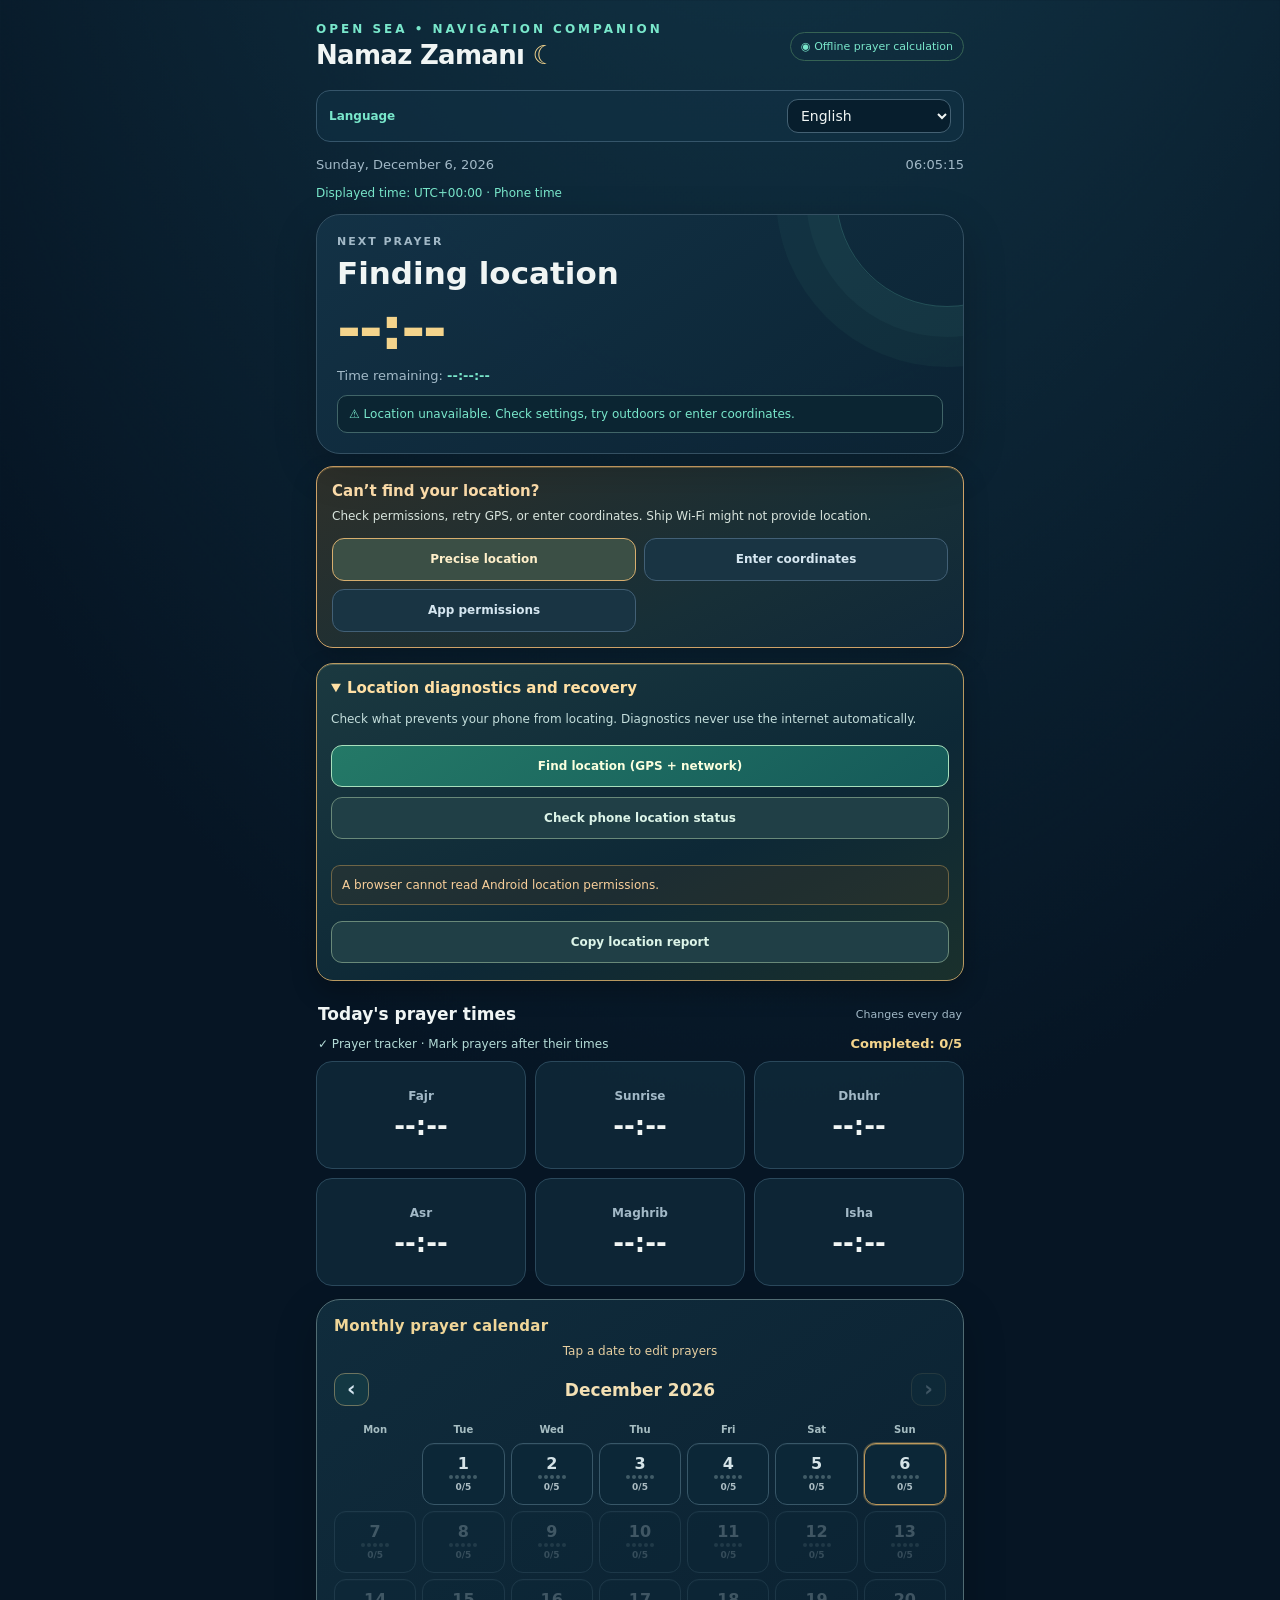
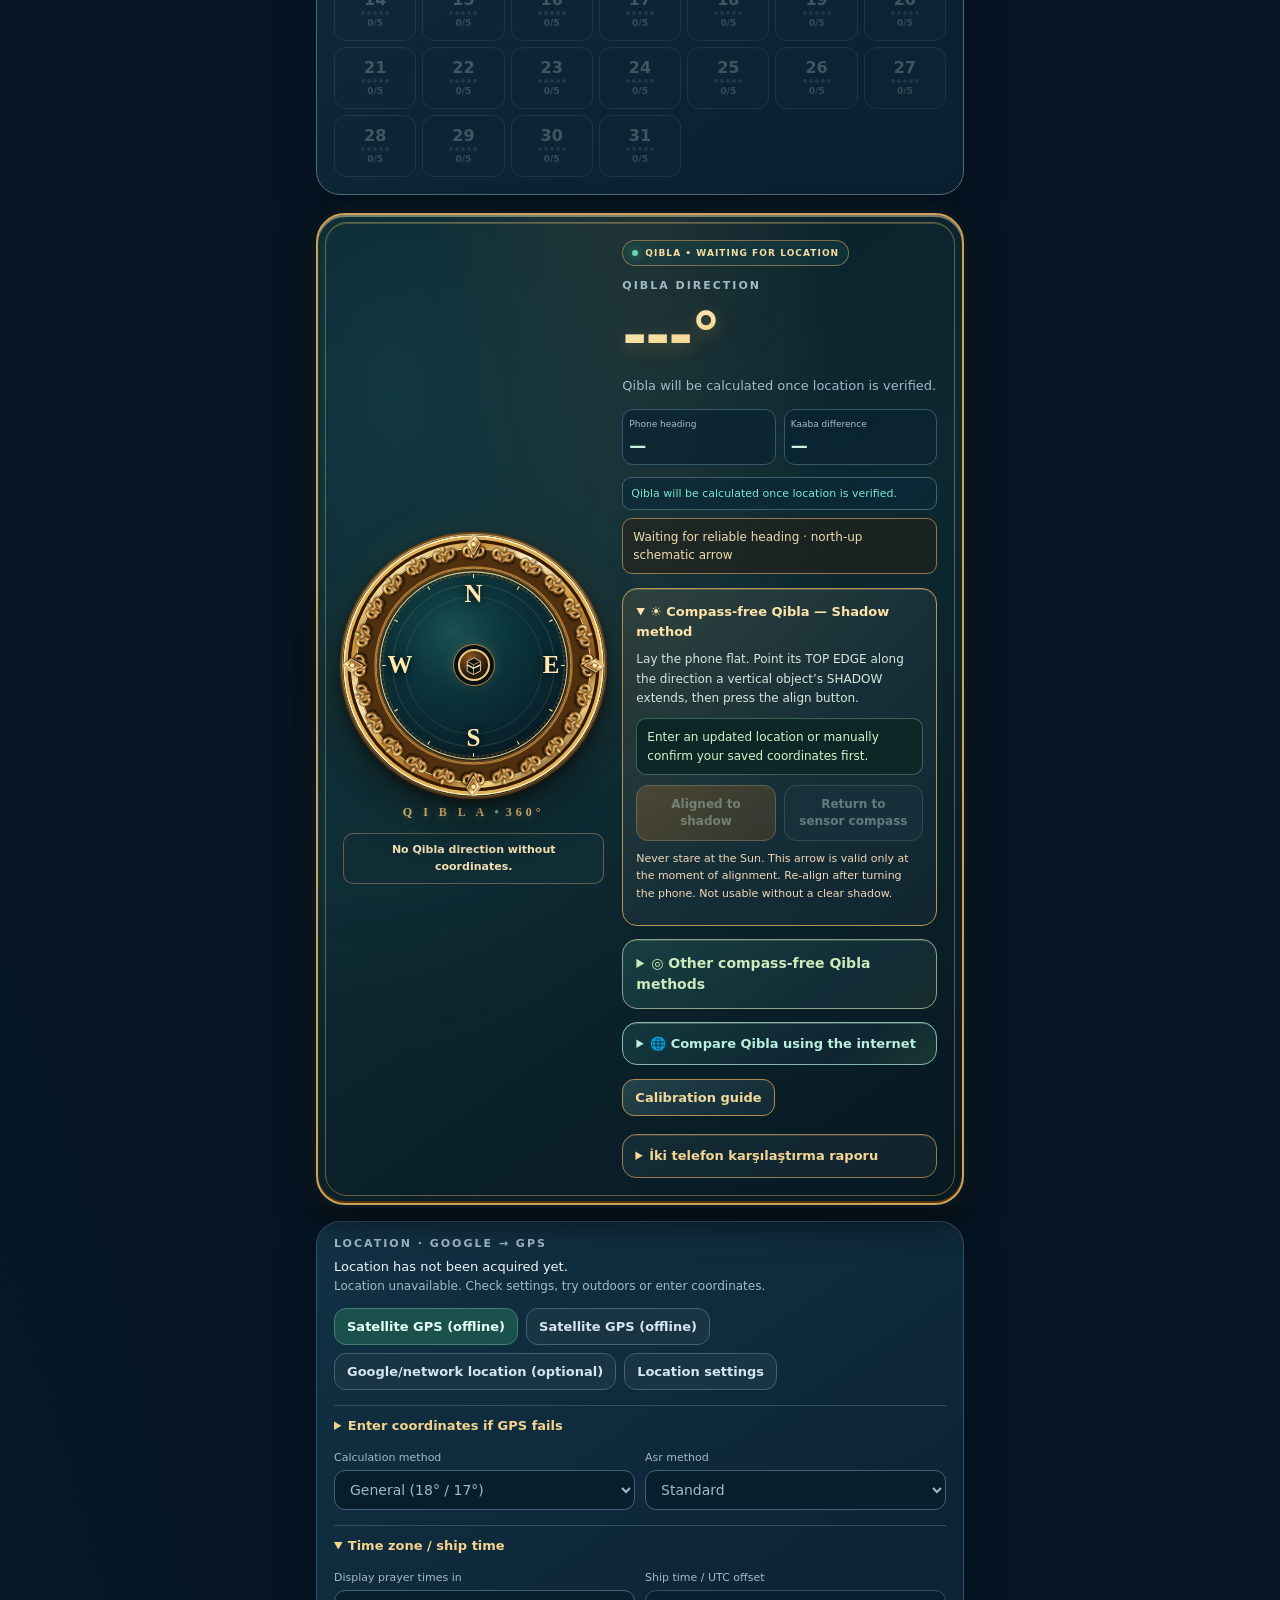
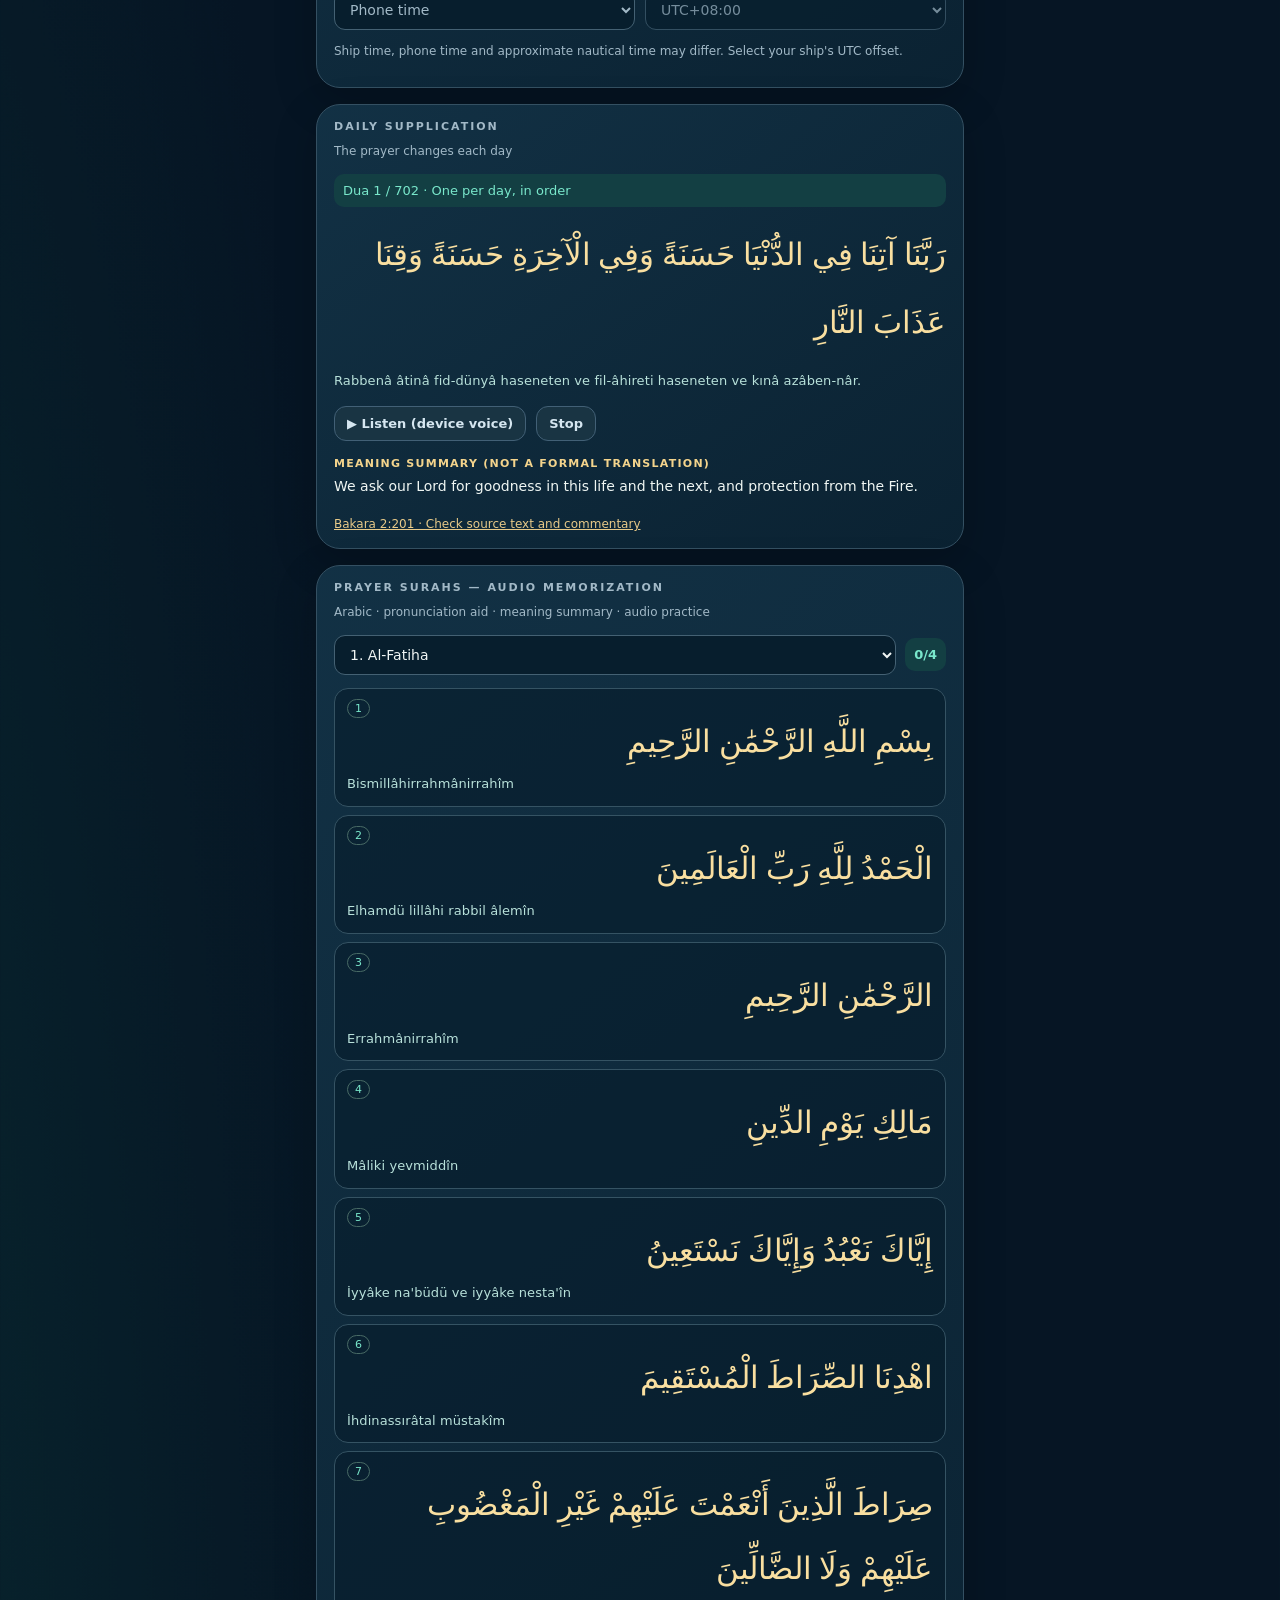
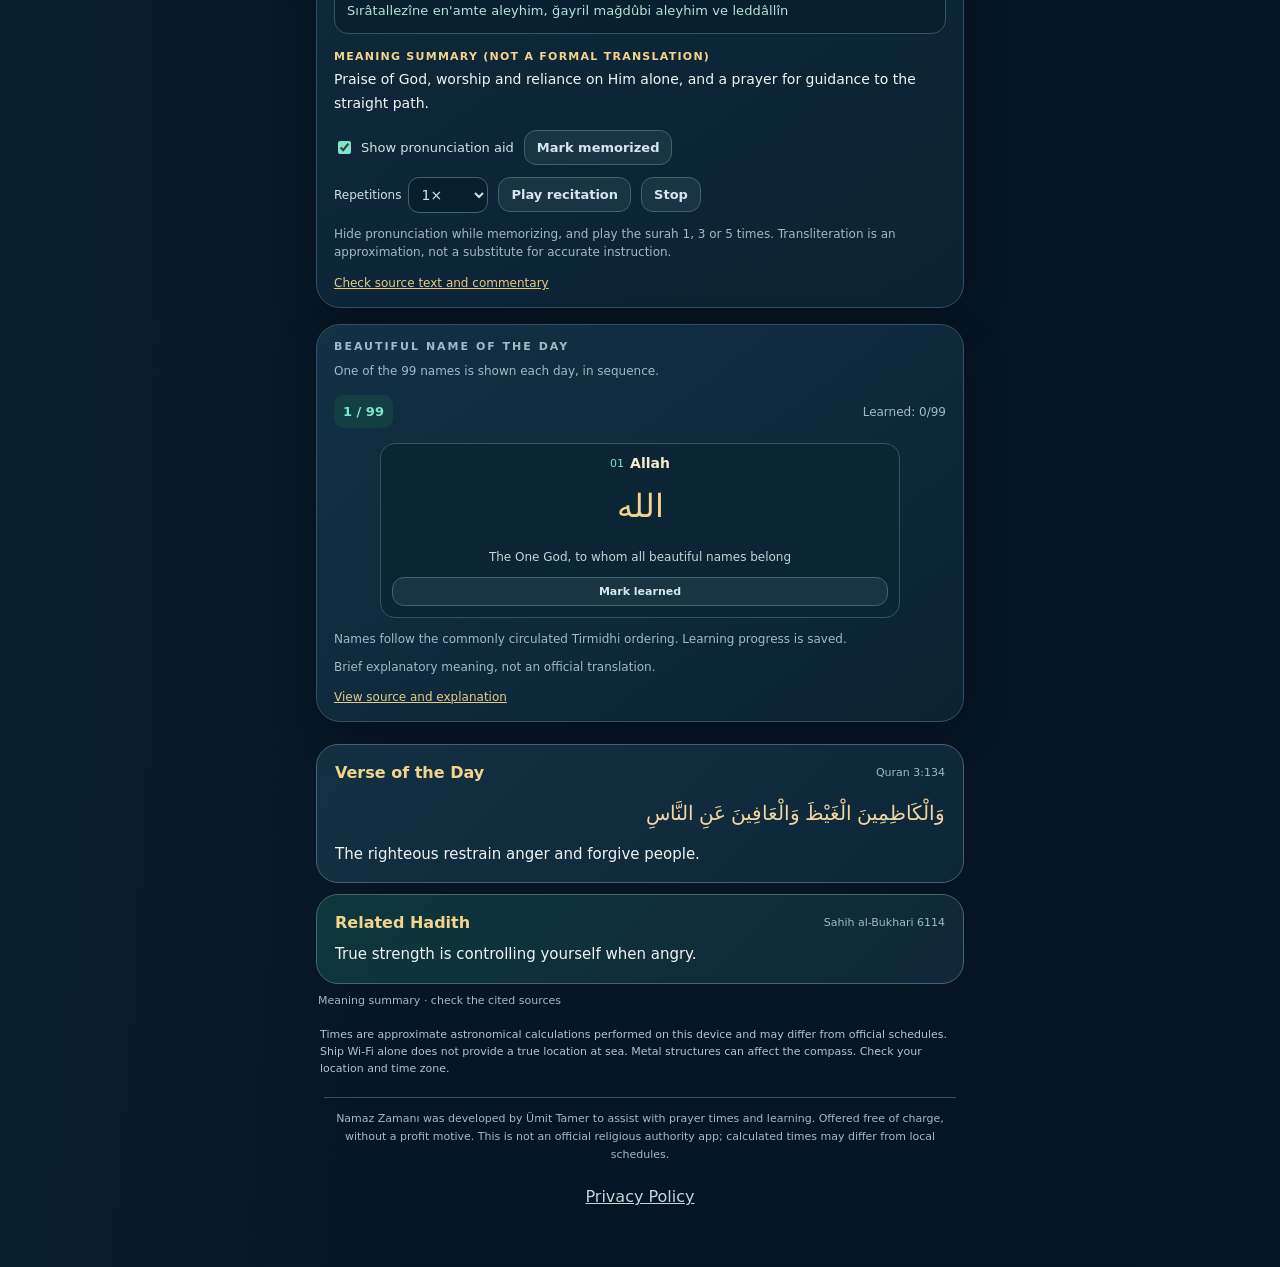
==== app/src/main/assets/index.html @ 4db148fb "v0.24 restore Android magnetic compass fallback and add sensor diagnostics" ====
<!DOCTYPE html>
<html lang="tr">
<head>
<meta charset="utf-8" />
<meta name="viewport" content="width=device-width, initial-scale=1, viewport-fit=cover" />
<meta name="theme-color" content="#071827" />
<title>Namaz Zamanı • Günlük Vakitler & Kıble</title>
<style>
:root{color-scheme:dark;--bg:#061524;--pane:#102a3b;--line:#28445a;--white:#f0f5f4;--muted:#a2b9c7;--gold:#f4d48c;--mint:#79e7cb;--warning:#ffc19d;font-family:system-ui,-apple-system,'Segoe UI',sans-serif}
*{box-sizing:border-box}
html,body{margin:0;min-height:100%;background:var(--bg);color:var(--white)}
body{background:radial-gradient(ellipse 110% 42% at 60% -12%,#23627788,transparent 74%),radial-gradient(ellipse 70% 65% at -25% 85%,#0e584c55,transparent 80%),#061524}
main{width:min(100%,680px);margin:auto;padding:22px 16px max(35px,env(safe-area-inset-bottom))}
header{display:flex;align-items:center;justify-content:space-between;gap:10px;margin-bottom:20px}
.brand{font-size:12px;letter-spacing:3px;text-transform:uppercase;color:var(--mint);font-weight:800}.app-title{font-size:26px;font-weight:780;letter-spacing:-.7px;margin:4px 0 0}
.offline{border:1px solid #366354;border-radius:99px;padding:7px 10px;color:var(--mint);font-size:11px;white-space:nowrap}
.topline{color:var(--muted);display:flex;flex-wrap:wrap;justify-content:space-between;align-items:center;gap:6px;font-size:13px;margin-bottom:12px}
.panel{background:linear-gradient(145deg,#133347ee,#0b2333ee);border:1px solid #345062;box-shadow:0 14px 44px #0003;border-radius:24px;padding:20px}
.hero{position:relative;overflow:hidden}
.hero:before{content:"";width:220px;height:220px;position:absolute;right:-95px;top:-130px;border:1px solid #7be8cb33;border-radius:50%;box-shadow:0 0 0 30px #7be8cb0a,0 0 0 60px #7be8cb09}
.small-label{font-size:11px;font-weight:780;text-transform:uppercase;letter-spacing:2px;color:var(--muted)}
.nextname{font-size:31px;font-weight:750;margin:7px 0 2px}.bigtime{font-size:clamp(38px,9vw,58px);line-height:1.06;letter-spacing:-2.4px;color:var(--gold);font-variant-numeric:tabular-nums;font-weight:770;margin:8px 0}
.subtext{font-size:13px;color:var(--muted)}.hero-loc-status{font-size:12px;line-height:1.5;color:var(--mint);margin-top:12px;padding:9px 11px;border:1px solid #416568;border-radius:10px;background:#0b2532}.countdown{color:var(--mint);font-weight:800;font-variant-numeric:tabular-nums}
.sectionhead{font-size:17px;font-weight:720;margin:23px 2px 12px;display:flex;justify-content:space-between;align-items:center}
.sectionhead span{color:var(--muted);font-size:11px;font-weight:500}
.schedule{display:grid;grid-template-columns:repeat(3,minmax(0,1fr));gap:9px}.time-tile{background:#102a3acc;border:1px solid #2a485b;border-radius:16px;padding:13px 8px 11px;text-align:center;min-width:0}.time-tile.current{background:#173f47;border-color:#72d7b088}.time-label{font-size:12px;color:var(--muted);font-weight:600}.time-num{font-size:clamp(19px,5.1vw,26px);font-weight:760;margin-top:5px;font-variant-numeric:tabular-nums}
.compass-card{margin-top:18px;display:grid;grid-template-columns:minmax(132px,43%) 1fr;align-items:center;gap:12px;min-height:208px}
.dial{width:100%;aspect-ratio:1;max-width:245px;position:relative;display:grid;place-items:center;border-radius:50%;border:2px solid #355b68;background:radial-gradient(circle,#113b46 0%,#102d3b 42%,#091f30 74%);box-shadow:inset 0 0 27px #0007,0 0 0 7px #0a2a3999}
.dial:after{content:"";width:8px;height:8px;position:absolute;background:var(--gold);border:2px solid #fff3d5;border-radius:50%}
.tick{position:absolute;color:#b0c9cf;font-size:12px;font-weight:740}.tick.n{top:9px;left:calc(50% - 4px);color:var(--gold)}.tick.s{bottom:8px;left:calc(50% - 3px)}.tick.e{right:10px;top:calc(50% - 8px)}.tick.w{left:9px;top:calc(50% - 8px)}
.needle-wrap{position:absolute;inset:9%;transition:transform .25s ease-out;transform:rotate(0deg)}.needle{position:absolute;left:50%;top:8%;transform:translateX(-50%);height:65%;width:27px;filter:drop-shadow(0 3px 5px #0008)}.needle svg{width:100%;height:100%}
.qval{font-size:42px;font-weight:780;letter-spacing:-1.5px;color:var(--gold);margin:4px 0}.qsub{color:var(--muted);font-size:13px;line-height:1.55}
.compass-status{color:var(--mint);margin-top:9px;font-size:12px;min-height:36px}
.location{padding:15px 17px;margin-top:16px}.loc-main{font-size:13px;margin:9px 0 3px;font-variant-numeric:tabular-nums;overflow-wrap:anywhere}.loc-sub{color:var(--muted);font-size:12px;line-height:1.5}
.controls{display:flex;flex-wrap:wrap;gap:8px;margin-top:13px}button,select,input{font:inherit;color:inherit}button{border:1px solid #497d76;background:#1a514d;color:#e7fff8;border-radius:12px;padding:10px 12px;font-weight:700;font-size:13px;cursor:pointer}button.secondary{background:#193443;border-color:#426076;color:#d5e6f0}button:focus-visible,select:focus-visible,input:focus-visible{outline:2px solid var(--gold);outline-offset:2px}
details{margin-top:15px;border-top:1px solid #314d5b;padding-top:12px}summary{cursor:pointer;font-size:13px;color:var(--gold);font-weight:700}
.manual{display:grid;grid-template-columns:1fr 1fr;gap:9px;padding-top:11px}input,select{background:#071e2d;border:1px solid #446173;border-radius:11px;padding:10px 11px;width:100%;font-size:14px;min-width:0}.manual label{display:grid;gap:5px;font-size:11px;color:var(--muted)}.manual button{grid-column:1/-1}
.settings{margin-top:18px;display:grid;grid-template-columns:1fr 1fr;gap:10px}.settings label{font-size:11px;color:var(--muted);display:grid;gap:6px}
.note{color:#b0c3d1;font-size:11px;line-height:1.55;margin:17px 4px 0}.warn{color:var(--warning)}
.lang-switch{display:flex;align-items:center;justify-content:space-between;gap:12px;margin:4px 0 15px;padding:8px 12px;background:#103044a0;border:1px solid #35556a;border-radius:14px}.lang-switch label{font-size:12px;color:var(--mint);font-weight:700}.lang-switch select{width:auto;max-width:70%;min-width:135px;padding:7px 9px}
.wisdom-stack{margin-top:22px}.wisdom-box{border-radius:22px;border:1px solid #48616d;padding:18px 18px 15px;background:linear-gradient(135deg,#143345ee,#0d2839ee);margin-top:11px}.wisdom-box.hadith-box{border-color:#426962;background:linear-gradient(135deg,#0d3a3cee,#11283aee)}.wisdom-head{display:flex;align-items:center;justify-content:space-between;gap:8px}.wisdom-head strong{font-size:16px;color:var(--gold)}.wisdom-head span{font-size:11px;color:var(--muted);direction:ltr;unicode-bidi:plaintext}.wisdom-arabic{font-family:'Noto Naskh Arabic','Noto Sans Arabic',serif;font-size:20px;color:#f2d5a1;line-height:1.9;margin-top:12px;text-align:right;direction:rtl}.wisdom-text{font-size:15px;line-height:1.7;margin-top:10px}.wisdom-caption{font-size:11px;line-height:1.5;color:var(--muted);margin:9px 2px 0}
@media(max-width:410px){.compass-card{grid-template-columns:43% 1fr;gap:9px}.panel{padding:16px}.qval{font-size:35px}.schedule{gap:7px}.time-tile{padding:11px 3px}.app-title{font-size:24px}}@media(max-width:340px){.compass-card{grid-template-columns:1fr}.dial{max-width:220px;margin:auto}.settings{grid-template-columns:1fr}}
</style>
<link rel="stylesheet" href="learning_styles.css" />
</head>
<body>
<main>
  <header><div><div class="brand">Açık deniz • Seyir yardımcısı</div><div class="app-title">Namaz Zamanı <span style="color:var(--gold)">☾</span></div></div><span class="offline">◉ Vakit hesabı çevrimdışı</span></header>
  <div class="lang-switch"><label id="language-label" for="app-language">Dil / Language</label><select id="app-language" aria-label="Language"></select></div>
  <div class="topline"><span id="today">Tarih alınıyor…</span><span id="clock">--:--:--</span></div>
  <div class="loc-sub" id="time-status" style="margin-bottom:12px;color:var(--mint)">Saat dilimi kontrol ediliyor...</div>
  <section class="panel hero" aria-label="Sıradaki namaz vakti"><div class="small-label">Sıradaki namaz vakti</div><div class="nextname" id="next-name">Konum bekleniyor</div><div class="bigtime" id="next-time">--:--</div><div class="subtext">Kalan süre: <span class="countdown" id="countdown">--:--:--</span></div><div id="hero-location-status" class="hero-loc-status">Google ve GPS konumu aranıyor...</div></section>
  <section id="location-rescue" class="location-rescue" aria-label="Konum bulma yardımcısı">
    <strong id="location-rescue-title">Konum bulunamadıysa</strong>
    <p id="location-rescue-message">Telefonun konum izinlerini kontrol et veya koordinat gir.</p>
    <div class="location-rescue-actions">
      <button type="button" id="location-precise-button">Kesin Konum İzni</button>
      <button type="button" id="location-manual-shortcut" class="secondary">Koordinat Gir</button>
      <button type="button" id="location-app-settings-button" class="secondary">Uygulama İzinleri</button>
      <button type="button" id="location-last-known" class="secondary" hidden>Son Kaydedilen Konumu Kullan</button>
    </div>
  </section>
  <details class="nz-location-diagnostic-panel" id="nz-location-diagnostic-panel" open>
    <summary id="nz-location-diagnostic-title">Konum tanılama ve onarım</summary>
    <p id="nz-location-diagnostic-intro">GPS ve izin durumunu telefondan kontrol et.</p>
    <button id="nz-location-smart" type="button">Akıllı konum bul (GPS + ağ)</button>
    <button id="nz-location-diagnostic-refresh" class="secondary" type="button">Telefon konum durumunu kontrol et</button>
    <div id="nz-location-diagnostic-results"></div>
    <p id="nz-location-diagnostic-hint" aria-live="polite">Konum izinleri kontrol ediliyor…</p>
    <button id="nz-location-diagnostic-copy" class="secondary" type="button">Konum raporunu kopyala</button>
    <span id="nz-location-diagnostic-copy-status" aria-live="polite"></span>
  </details>
  <div class="sectionhead">Bugünün vakitleri <span>Yalnızca günlük</span></div>
  <div id="nz-prayer-tracker" class="nz-prayer-inline" aria-label="Bugünün vakitleri ve namaz takibi">
    <div class="nz-prayer-today-head"><span id="nz-prayer-summary-label">✓ Namaz takibi · Kıldığın vakti işaretle</span><strong id="nz-prayer-progress">Kılınan: 0/5</strong></div>
    <section class="schedule" id="schedule" aria-label="Günlük namaz vakitleri ve namaz takibi"></section>
  </div>
  <section class="panel nz-calendar-panel" aria-label="Monthly prayer tracking">
    <div id="nz-month-calendar" class="nz-month-calendar" aria-live="off"></div>
  </section>
  <section class="panel compass-card compass-proplus" aria-label="Kıble pusulası">
    <div class="pro-compass-shell">
      <div class="dial premium-dial pro-dial ornate-compass-dial" aria-label="Canlı kıble yönünü gösteren tek ok">
        <img class="ornate-compass-frame" src="compass_ornate_frame.svg" alt="" aria-hidden="true" />
        <div class="ornate-compass-silk" aria-hidden="true"></div>
        <div class="ornate-compass-rose" aria-hidden="true"></div>
        <span class="tick n">K</span><span class="tick s">G</span><span class="tick e">D</span><span class="tick w">B</span>
        <div class="needle-wrap ornate-single-needle" id="needle">
          <svg class="premium-needle" viewBox="0 0 100 100" xmlns="http://www.w3.org/2000/svg" aria-hidden="true">
            <defs>
              <linearGradient id="needleGold" x1="0" y1="0" x2="1" y2="0">
                <stop offset="0" stop-color="#7e4216"/>
                <stop offset=".18" stop-color="#dca650"/>
                <stop offset=".47" stop-color="#fff7d7"/>
                <stop offset=".65" stop-color="#f9cd72"/>
                <stop offset="1" stop-color="#87551c"/>
              </linearGradient>
              <linearGradient id="needleSpine" x1="0" y1="0" x2="1" y2="0">
                <stop offset="0" stop-color="#f4d08d"/>
                <stop offset=".52" stop-color="#fff6ce"/>
                <stop offset="1" stop-color="#b47c2f"/>
              </linearGradient>
            </defs>
            <path d="M50 3 L68 49 L56 47 L56 87 Q50 95 44 87 L44 47 L32 49 Z"
                  fill="#4b270c" stroke="#0b0f13" stroke-width="2.6" stroke-linejoin="round"/>
            <path d="M50 3 L68 49 L56 47 L56 87 Q50 95 44 87 L44 47 L32 49 Z"
                  fill="url(#needleGold)" stroke="#ffe6a2" stroke-width="1.15" stroke-linejoin="round"/>
            <path d="M50 4 L50 85" stroke="url(#needleSpine)" stroke-width="1.75" stroke-linecap="round"/>
            <path d="M50 9 L55.7 42 L50 40 Z" fill="#fff5ce" opacity=".58"/>
            <path d="M50 9 L44.3 42 L50 40 Z" fill="#6e3c13" opacity=".54"/>
            <path d="M46 58 L54 58 M46 65 L54 65 M46 72 L54 72" stroke="#8a541d" stroke-width=".65" opacity=".65"/>
            <circle cx="50" cy="50" r="5.7" fill="#6d4017" stroke="#fff4c3" stroke-width="1.2"/>
            <circle cx="50" cy="50" r="3.6" fill="#e3b45e"/>
          </svg>
        </div>
        <div class="pro-compass-center ornate-compass-center" aria-hidden="true">
          <svg viewBox="0 0 36 36">
            <path fill="#101219" stroke="#ffe5a3" stroke-width="1.2" d="M9 12L19 7L28 12L28 26L18 31L9 26Z"/>
            <path d="M9 12L18 17L28 12M18 17V31" fill="none" stroke="#eabf6a" stroke-width="1.1"/>
            <path d="M9 17L18 22L28 17" fill="none" stroke="#fff0ba" stroke-width="2"/>
          </svg>
        </div>
      </div>
      <div class="pro-compass-caption">Q I B L A <span>•</span> 360°</div>
      <p id="compass-arrow-mode" class="compass-arrow-mode" aria-live="polite">Kıble açısı hesaplanıyor.</p>
    </div>
    <div class="compass-readout pro-compass-readout">
      <div class="pro-accuracy-tag"><span class="pro-status-dot"></span><span id="pro-compass-label">KIBLE • YÖN BULUCU</span></div>
      <div class="small-label">Kıble yönü</div>
      <div class="qval" id="bearing">---°</div>
      <div class="qsub" id="bearing-note">GPS ile Kâbe yönü hesaplanıyor.</div>
      <div class="pro-compass-data">
        <div><span id="pro-compass-heading-label">Telefon yönü</span><strong id="pro-compass-heading">—</strong></div>
        <div><span id="pro-compass-difference-label">Kâbe farkı</span><strong id="pro-compass-difference">—</strong></div>
      </div>
      <div class="compass-status" id="compass-status">Pusula sensörü bekleniyor…</div>
      <div class="compass-quality" id="compass-quality" aria-live="polite">Sensör doğruluğu kontrol ediliyor…</div>
      <details id="sun-shadow-method" class="sun-shadow-method" open>
        <summary id="sun-shadow-title">☀ Sensörsüz kıble — Gölge yöntemi</summary>
        <p id="sun-shadow-instructions">Dik bir nesnenin gölgesinin UZANDIĞI yöne telefonun üst kenarını doğrult. Telefon yatay dururken Gölgeye hizaladım düğmesine bas.</p>
        <div id="sun-shadow-status" class="sun-shadow-status" aria-live="polite">Güneşin konumu hesaplanıyor…</div>
        <div class="sun-shadow-actions">
          <button type="button" id="sun-shadow-align">Gölgeye hizaladım</button>
          <button type="button" id="sun-shadow-reset" class="secondary">Sensörlü pusulaya dön</button>
        </div>
        <p id="sun-shadow-caution">Güneşe doğrudan bakma. Ok sabittir: telefonu çevirirsen yeniden hizala. Gece veya gölge yokken kullanılmaz.</p>
      </details>
      <details id="manual-reference-methods" class="manual-reference-methods">
        <summary id="manual-reference-title">◎ Diğer sensörsüz kıble yöntemleri</summary>
        <p id="manual-reference-intro">Bu yöntemler yalnızca doğruluğunu bildiğin bir dış yön referansıyla çalışır. Telefonun üst kenarını referansın fiziksel yönüne çevirip hizala.</p>
        <div class="manual-reference-choice">
          <strong id="manual-north-title">1. Gerçek kuzey yöntemi</strong>
          <p id="manual-north-help">Güvenilir bir harita/işaretle doğruladığın GERÇEK KUZEY yönüne telefonun ÜST KENARINI hizala. Manyetik kuzey veya GPS gidiş yönünü kullanma.</p>
          <button type="button" id="manual-north-align">Gerçek kuzeye hizaladım</button>
        </div>
        <div class="manual-reference-choice">
          <strong id="manual-heading-title">2. Doğrulanmış yön açısı</strong>
          <p id="manual-heading-help">Harici güvenilir bir kaynaktan alınan gerçek kuzeye göre yön açısını yaz. Gemide yalnız TRUE HEADING uygundur; COG (gidiş yönü) uygun değildir. Telefon üst kenarı o yönü göstermelidir.</p>
          <label class="manual-reference-field"><span id="manual-heading-label">Gerçek yön (0–359,9°)</span><input id="manual-heading-input" type="number" step="0.1" min="0" max="359.9" placeholder="125.0" inputmode="decimal" /></label>
          <button type="button" id="manual-heading-align">Bu doğrultuya hizaladım</button>
        </div>
        <div class="manual-reference-choice">
          <strong id="manual-landmark-title">3. Koordinatı bilinen görünür işaret</strong>
          <p id="manual-landmark-help">Gördüğün iskele, kule veya belirgin bir yapının koordinatlarını yaz. Telefonun üst kenarını GERÇEKTE o yapıya doğrult. Uygulama iki noktanın yön açısını internetsiz hesaplar.</p>
          <div class="manual-reference-coords">
            <label><span id="manual-landmark-lat-label">İşaretin enlemi</span><input id="manual-landmark-lat" type="number" step="any" min="-90" max="90" placeholder="40.97" inputmode="decimal"/></label>
            <label><span id="manual-landmark-lon-label">İşaretin boylamı</span><input id="manual-landmark-lon" type="number" step="any" min="-180" max="180" placeholder="29.1" inputmode="decimal"/></label>
          </div>
          <button type="button" id="manual-landmark-align">Gördüğüm işarete hizaladım</button>
        </div>
        <label class="manual-reference-confirm"><input type="checkbox" id="manual-reference-confirm"/>
          <span id="manual-reference-confirm-label">Telefonun üst kenarı gerçek referans yönüne hizalıdır.</span>
        </label>
        <p id="manual-reference-message" class="manual-reference-message" aria-live="polite"></p>
        <button type="button" id="manual-reference-reset" class="secondary" disabled>Elle hizalamayı bitir</button>
      </details>
      <details id="qibla-online-verify" class="qibla-online-verify">
        <summary id="qibla-online-title">🌐 İnternetle kıble açısını karşılaştır</summary>
        <p id="qibla-online-intro">İnternet yalnızca düğmeye bastığında kullanılır: yerel hesaplama iki ayrı kıble API'siyle karşılaştırılır. Telefonun baktığı fiziksel yön internetten doğrulanamaz.</p>
        <button type="button" id="qibla-online-button">İki kaynaktan kontrol et (küçük veri kullanır)</button>
        <div id="qibla-online-status" class="qibla-online-status" aria-live="polite">Henüz çevrim içi doğrulama yapılmadı.</div>
        <div id="qibla-online-results" class="qibla-online-results"></div>
        <p id="qibla-online-caution">Konum güncel değilse çevrim içi kaynaklar da eski koordinata göre sonuç verir. Kaynakların uyuşması pusula sensörünü doğrulamaz.</p>
      </details>
      <button type="button" id="compass-calibrate" class="secondary">Pusulayı kalibre et</button>
      <div id="compass-calibration-guide" class="compass-calibration-guide" hidden></div>
      <details id="compass-diagnostics" class="compass-diagnostics">
        <summary id="compass-diagnostics-title">İki telefon karşılaştırma raporu</summary>
        <div class="compass-debug-data" id="compass-diagnostics-data" aria-live="polite">Sensör verisi bekleniyor…</div>
        <button type="button" class="secondary" id="compass-diagnostics-copy">Tanı raporunu kopyala</button>
        <div id="compass-diagnostics-copy-status" class="loc-sub"></div>
      </details>
      <button id="compass-permission" class="secondary" style="display:none;margin-top:7px">Pusulayı etkinleştir</button>
    </div>
  </section>
  <section class="panel location" id="location-detail" aria-label="Konum ayarları"><div class="small-label">Konum • Google konum servisi → GPS</div><div class="loc-main" id="coords">GPS konumu aranıyor…</div><div class="loc-sub" id="location-status">Telefonun konum izni gerekebilir.</div><div class="controls"><button type="button" id="gps-button">⌖ GPS konumunu al</button><button type="button" id="reset-button" class="secondary">Uydu GPS ile yenile</button><button type="button" id="location-network-button" class="secondary">Google/ağ konumu (isteğe bağlı)</button><button type="button" id="location-settings-button" class="secondary">Konum ayarları</button></div>
    <details id="manual-location-details"><summary>GPS çalışmazsa koordinatı elle gir</summary><div class="manual"><label>Enlem (−90 … 90)<input id="latitude" type="number" step="any" placeholder="3.13900" /></label><label>Boylam (−180 … 180)<input id="longitude" type="number" step="any" placeholder="101.68690" /></label><button id="manual-button" type="button">Bu koordinatı kullan</button></div></details>
    <div class="settings"><label>Hesaplama yöntemi<select id="method"><option value="MWL">Genel (18° / 17°)</option><option value="JAKIM">JAKIM yaklaşık (18° / 18°)</option></select></label><label>İkindi hesabı<select id="asr-method"><option value="1">Standart</option><option value="2">Hanefî</option></select></label></div>
    <details open><summary>⏰ Saat dilimi (gemi saati için önemli)</summary>
      <div class="settings">
        <label>Vakitleri hangi saatle gösterelim?<select id="timezone-mode"><option value="phone">Telefonun saati</option><option value="sea">Deniz saati (boylama göre)</option><option value="manual">Gemi saatini elle seç (UTC)</option></select></label>
        <label>Gemi saati / UTC farkı<select id="utc-offset"></select></label>
      </div><p class="loc-sub">Gemi saati, telefon saat dilimi ve boylama göre otomatik deniz saati farklı olabilir. Geminin kullandığı saat için UTC farkını ayarla. Bu ayar namaz vakitlerinin gösterimini de değiştirir.</p>
    </details>
  </section>
  <section class="panel location" id="nz-dua-learning" aria-label="Daily supplication"></section>
  <section class="panel location" id="nz-surah-learning" aria-label="Prayer surah memorization"></section>
  <section class="panel location" id="nz-esma-learning" aria-label="Beautiful names of Allah"></section>
  <section class="wisdom-stack" aria-label="Daily Quran verse and related hadith">
    <div class="wisdom-box" id="verse-card">
      <div class="wisdom-head"><strong id="verse-heading">Günün Ayeti</strong><span id="verse-ref">Kur'an</span></div>
      <div class="wisdom-arabic" id="verse-arabic" dir="rtl"></div>
      <div class="wisdom-text" id="verse-body"></div>
    </div>
    <div class="wisdom-box hadith-box" id="hadith-card">
      <div class="wisdom-head"><strong id="hadith-heading">İlgili Hadis</strong><span id="hadith-ref">Hadis</span></div>
      <div class="wisdom-text" id="hadith-body"></div>
    </div>
    <p id="wisdom-explain" class="wisdom-caption">Anlam özeti · kaynakları kontrol edebilirsiniz</p>
  </section>
  <p class="note">Google Haritalar uygulaması veya Google Maps API anahtarı gerekmez; Google Play Hizmetleri üzerinden Wi-Fi/ağ destekli konum alınmaya çalışılır. <b>Gemi uydu interneti kendi başına gerçek gemi koordinatını vermez.</b> Açık denizde ağ konumu yoksa GPS veya manuel koordinat gereklidir. Vakitler seçilen saat dilimine ve doğrulanmış koordinatlara göre <b>internetsiz yaklaşık astronomik hesapla</b> belirlenir; resmî veya bölgesel takvimlerle belirgin dakika farkları olabilir. Gemide ilerledikçe konum yenilenir. Kıble pusulası için telefonu mümkünse düz tut; metal yüzeyler, gemi donanımı ve manyetik sapma yönü etkileyebilir. <span class="warn">GPS alınamazsa önceki kayıt güncel konum sayılmaz.</span></p>
<p id="nz-developer-note"></p>
<p style="text-align:center;margin:12px 0 26px"><a id="privacy-policy-link" href="privacy-policy.html" style="color:#bcd8d7;text-decoration:underline">Gizlilik Politikası</a></p></main>
<script src="daily_i18n.js"></script>
<script src="full_ui_i18n.js"></script>
<script src="location_diagnostics.js"></script>
<script src="daily_dua_library.js"></script>
<script src="learning_content.js"></script>
<script src="esma_i18n.js"></script>
<script src="learning_ui.js"></script>
<script src="prayer_tracker.js"></script>
<script src="sun_qibla.js"></script>
<script src="manual_qibla.js"></script>
<script>
'use strict';
// This file intentionally has NO network calls, external imports, or remote dependencies.
// Solar calculation: iterative solar equatorial coordinates and hour angle.
// Fajr/Isha conventions are approximations; compare with local religious authority.
const $ = id => document.getElementById(id);
const tr=(key,vars)=>window.NamazUI?window.NamazUI.t(key,vars):key;
const trStatus=(msg)=>window.NamazUI?window.NamazUI.status(msg):String(msg||"");
const KAABA = { lat: 21.422487, lon: 39.826206 };
const METHODS = { MWL: { fajr:18, isha:17 }, JAKIM: {fajr:18, isha:18} };
const TIMES = [['fajr','Sabah'],['sunrise','Güneş'],['dhuhr','Öğle'],['asr','İkindi'],['maghrib','Akşam'],['isha','Yatsı']];
const PRAYERS = [['fajr','Sabah'],['dhuhr','Öğle'],['asr','İkindi'],['maghrib','Akşam'],['isha','Yatsı']];
const state = {lat:null,lon:null,accuracy:null,stamp:0,live:false,heading:null,headingError:180,headingSource:'',headingTrusted:false,headingApproximate:false,headingUpdatedAt:0,source:'',provider:'',manual:false,calcKey:'',times:null,watchId:null,method:'MWL',asr:1,compassRequested:false,tzMode:'phone',utcOffset:8,gpsMessage:''};
const rad = x=>x*Math.PI/180, deg=x=>x*180/Math.PI;
const sind=x=>Math.sin(rad(x)), cosd=x=>Math.cos(rad(x));
const wrap=(v,n)=>((v%n)+n)%n;
function store(key,val){try{localStorage.setItem('gn_'+key,JSON.stringify(val));}catch(e){}}
function saved(key,def){try{const v=localStorage.getItem('gn_'+key);return v===null?def:JSON.parse(v);}catch(e){return def;}}
function localDateKey(d){return `${d.y}-${d.m+1}-${d.day}`;}
function dayStartUTC(d){return Date.UTC(d.y,d.m,d.day);}
function activeOffsetMinutes(now){
  if(state.tzMode==='manual')return state.utcOffset*60;
  if(state.tzMode==='sea' && state.lon!==null)return Math.round(state.lon/15)*60;
  return -now.getTimezoneOffset();
}
function displayDateParts(now){
  if(state.tzMode==='phone')return {y:now.getFullYear(),m:now.getMonth(),day:now.getDate()};
  const d=new Date(now.getTime()+activeOffsetMinutes(now)*60000);
  return {y:d.getUTCFullYear(),m:d.getUTCMonth(),day:d.getUTCDate()};
}
function displayTime(timestamp){
  if(timestamp===null||!Number.isFinite(timestamp))return '—';
  const d=new Date(timestamp);
  if(state.tzMode==='phone')return d.toLocaleTimeString((window.NamazI18n&&window.NamazI18n.getLanguage())||'tr',{hour:'2-digit',minute:'2-digit',hour12:false});
  return new Date(timestamp+activeOffsetMinutes(d)*60000).toISOString().slice(11,16);
}
function displayClock(now){
  if(state.tzMode==='phone')return now.toLocaleTimeString((window.NamazI18n&&window.NamazI18n.getLanguage())||'tr',{hour12:false});
  return new Date(now.getTime()+activeOffsetMinutes(now)*60000).toISOString().slice(11,19);
}
function displayDay(now){
  const d=state.tzMode==='phone'?now:new Date(now.getTime()+activeOffsetMinutes(now)*60000);
  const locale=(window.NamazI18n&&window.NamazI18n.getLanguage())||'tr';
  if(locale==='az'){
    const months=['yanvar','fevral','mart','aprel','may','iyun','iyul','avqust','sentyabr','oktyabr','noyabr','dekabr'];
    const weekdays=['bazar','bazar ertəsi','çərşənbə axşamı','çərşənbə','cümə axşamı','cümə','şənbə'];
    const utc=state.tzMode!=='phone';
    const day=utc?d.getUTCDate():d.getDate(),month=utc?d.getUTCMonth():d.getMonth(),week=utc?d.getUTCDay():d.getDay(),year=utc?d.getUTCFullYear():d.getFullYear();
    return weekdays[week]+', '+day+' '+months[month]+' '+year;
  }
  return d.toLocaleDateString(locale,{timeZone:state.tzMode==='phone'?undefined:'UTC',weekday:'long',day:'numeric',month:'long',year:'numeric'});
}
function formatUtc(min){
  const sign=min<0?'-':'+';const a=Math.abs(min);
  return 'UTC'+sign+String(Math.floor(a/60)).padStart(2,'0')+':'+String(a%60).padStart(2,'0');
}
// Usability and freshness are separate. Cached coordinates remain usable for
// OFFLINE calculations but are NEVER labelled current after their age expires.
function validLocation(){
 return Number.isFinite(state.lat)&&Number.isFinite(state.lon)
    &&Math.abs(state.lat)<=90&&Math.abs(state.lon)<=180;
}
function locationFresh(now=Date.now()){
 if(!validLocation())return false;
 if(state.source==='manual')return false; // user-fixed, no live GPS claim
 return Number.isFinite(state.stamp)&&state.stamp>0
    &&now-state.stamp<=10*60000&&now-state.stamp>=-60000
    &&state.source!=='previous';
}
function locationIsStale(now=Date.now()){
 // Manual position is intentionally fixed by the user. It is not a live GPS
 // measurement, but is not automatically expired by the timer either.
 return validLocation()&&state.source!=='manual'&&!locationFresh(now);
}
function locationAgeMinutes(now=Date.now()){
 return Number.isFinite(state.stamp)&&state.stamp>0
 ?Math.max(0,Math.floor((now-state.stamp)/60000)):null;
}
function solar(baseUTC, hourUTC){
  const D=(baseUTC-Date.UTC(2000,0,1,12))/86400000+hourUTC/24;
  const g=wrap(357.529+0.98560028*D,360),q=wrap(280.459+0.98564736*D,360);
  const L=wrap(q+1.915*sind(g)+0.020*sind(2*g),360),e=23.439-0.00000036*D;
  const ra=wrap(deg(Math.atan2(cosd(e)*sind(L),cosd(L))),360)/15;
  const eq=wrap(q/15-ra+12,24)-12;
  return {eq,dec:deg(Math.asin(sind(e)*sind(L)))};
}
function findNoon(baseUTC,lon){let h=12-lon/15;for(let i=0;i<4;i++)h=12-solar(baseUTC,h).eq-lon/15;return h;}
function findEvent(baseUTC,lat,lon,after,altitudeFn){
  let h=findNoon(baseUTC,lon)+(after?6:-6);
  for(let i=0;i<5;i++){
    const pos=solar(baseUTC,h),alt=typeof altitudeFn==='function'?altitudeFn(pos.dec):altitudeFn;
    const c=(sind(alt)-sind(lat)*sind(pos.dec))/(cosd(lat)*cosd(pos.dec));
    if(!Number.isFinite(c)||c < -1 || c > 1)return NaN;
    const angle=deg(Math.acos(Math.max(-1,Math.min(1,c))))/15;
    h=12-pos.eq-lon/15+(after?angle:-angle);
  }
  return h;
}
function prayerTimes(day,lat,lon,method,asr){
  const t0=dayStartUTC(day),p=METHODS[method]||METHODS.MWL;
  const at=h=>Number.isFinite(h)?Math.round((t0+h*3600000)/60000)*60000:null;
  const fajr=findEvent(t0,lat,lon,false,-p.fajr);
  const sunrise=findEvent(t0,lat,lon,false,-.833);
  const dhuhr=findNoon(t0,lon);
  const asrTime=findEvent(t0,lat,lon,true,dec=>deg(Math.atan(1/(asr+Math.tan(rad(Math.abs(lat-dec)))))));
  const sunset=findEvent(t0,lat,lon,true,-.833);
  const isha=findEvent(t0,lat,lon,true,-p.isha);
  const sunsetTs=at(sunset);
  const times={fajr:at(fajr),sunrise:at(sunrise),dhuhr:at(dhuhr),asr:at(asrTime),maghrib:sunsetTs===null?null:sunsetTs+60000,isha:at(isha)};
  // Small safety margin approximates published Malaysian regional timetables.
  // NOT the official JAKIM zone data; regional timetables may still differ.
  if(method==='JAKIM' && lat>0.8 && lat<8 && lon>99 && lon<120){
    for(const [key,mins] of Object.entries({fajr:2,sunrise:-1,dhuhr:3,asr:2,isha:2})){
      if(times[key]!==null)times[key]+=mins*60000;
    }
  }
  return times;
}
function qibla(lat,lon){
  const φ1=rad(lat),φ2=rad(KAABA.lat),δ=rad(KAABA.lon-lon);
  return wrap(deg(Math.atan2(Math.sin(δ)*Math.cos(φ2),Math.cos(φ1)*Math.sin(φ2)-Math.sin(φ1)*Math.cos(φ2)*Math.cos(δ))),360);
}
const fmtTime=timestamp=>displayTime(timestamp);
function formatDuration(ms){const s=Math.max(0,Math.floor(ms/1000)),h=Math.floor(s/3600),m=Math.floor(s%3600/60);return [h,m,s%60].map(n=>String(n).padStart(2,'0')).join(':');}

function setLocation(lat,lon,accuracy,source,stamp=Date.now(),live=true,provider=''){
  if(!Number.isFinite(lat)||!Number.isFinite(lon)||Math.abs(lat)>90||Math.abs(lon)>180)return;
  if(state.manual&&source!=='manual')return;
  if(source==='manual')state.gpsMessage='';
  state.lat=lat;state.lon=lon;state.accuracy=accuracy;state.source=source;state.stamp=stamp;state.live=live;state.provider=provider;
  if(window.GemiNative&&typeof window.GemiNative.setCompassLocation==='function'){
    window.GemiNative.setCompassLocation(lat,lon);
  }
  store('location',{lat,lon,accuracy,stamp,source,provider});
  if(window.GemiNative&&typeof window.GemiNative.saveLocationBackup==='function'){
    window.GemiNative.saveLocationBackup(lat,lon,Number.isFinite(accuracy)?accuracy:0,
      Number.isFinite(stamp)?stamp:Date.now(),source,provider);
  }
  // Prayer times depend on local coordinates and time only, never on the
  // availability of network/GPS updates after a fix.
  state.calcKey='';renderAll();
}

function updateHeroLocation(){
 const node=$('hero-location-status');
 if(validLocation()){
   const src=state.source==='manual'?'sourceManual':state.source==='previous'?'sourceOld':state.provider==='google'?'sourceGoogle':state.provider==='network'?'sourceNetwork':state.provider==='gps'?'sourceGPS':'sourceGoogle';
   const accuracy=Number.isFinite(state.accuracy)&&state.accuracy>0?' · '+tr('accuracy',{n:Math.round(state.accuracy)}):'';
   node.textContent=(locationFresh()?'✓ ':'⚠ ')+tr('locationFound',{source:tr(src),accuracy})
     +(locationIsStale()?' · '+offlineWords()[0]:'');
   return;
 }
 const msg=trStatus(state.gpsMessage||'@preparing');
 node.textContent='⚠ '+msg;
 $('next-name').textContent=window.NamazI18n?window.NamazI18n.text('loading'):tr('preparing');
 $('next-name').removeAttribute('data-prayer');
 $('next-time').textContent='--:--';$('countdown').textContent='--:--:--';
}
const LOCATION_RESCUE_TEXT={
 tr:['Konum alınamadıysa','İzinleri kontrol et, GPS’i yeniden dene veya koordinatları elle gir. Gemi Wi-Fi bağlantısı gerçek konum sağlamayabilir.','Kesin konum izni','Koordinat gir','Uygulama izinleri','Son kayıtlı konumu kullan','Bu koordinatlar artık güncel olmayabilir. Gemi hareket ettiyse yanlış namaz vakti oluşabilir. Yine de bu koordinatları elle kullanmak istiyor musun?','Yaklaşık konum; ±',' km. Kesin konumu açarsan daha doğru hesaplanabilir.'],
 en:['Can’t find your location?','Check permissions, retry GPS, or enter coordinates. Ship Wi-Fi might not provide location.','Precise location','Enter coordinates','App permissions','Use last saved coordinates','The last recorded coordinates may be stale, especially aboard a moving ship. Use them manually anyway?','Approximate location; ±',' km. Enable precise location for better accuracy.'],
 ms:['Lokasi tidak ditemui?','Semak kebenaran, cuba GPS lagi atau masukkan koordinat. Wi-Fi kapal mungkin tidak memberi lokasi.','Lokasi tepat','Masuk koordinat','Kebenaran aplikasi','Guna koordinat terdahulu','Koordinat lama mungkin tidak tepat, terutamanya jika kapal bergerak. Gunakan?','Lokasi anggaran ±',' km.'],
 id:['Lokasi tidak ditemukan?','Periksa izin, coba GPS lagi atau masukkan koordinat. Wi-Fi kapal mungkin tidak menyediakan lokasi.','Lokasi akurat','Masukkan koordinat','Izin aplikasi','Gunakan koordinat lama','Koordinat tersimpan mungkin sudah usang. Tetap gunakan?','Perkiraan lokasi ±',' km.'],
 ar:['لم يتم العثور على الموقع؟','تحقق من الأذونات أو أعد تجربة GPS أو أدخل الإحداثيات. شبكة السفينة لا تحدد موقعها بالضرورة.','الموقع الدقيق','إدخال الإحداثيات','أذونات التطبيق','استخدام آخر إحداثيات','قد تكون الإحداثيات قديمة خصوصاً إذا تحركت السفينة. هل تريد استخدامها؟','الموقع التقريبي ±',' كم.'],
 ru:['Не удаётся найти местоположение?','Проверьте разрешения, повторите GPS или введите координаты. Судовой Wi-Fi не всегда определяет местоположение.','Точная геолокация','Ввести координаты','Разрешения','Последние координаты','Координаты могут устареть, особенно на движущемся судне. Использовать?','Примерно ±',' км.'],
 fr:['Impossible de trouver la position ?','Vérifiez les autorisations, réessayez le GPS ou saisissez les coordonnées. Le Wi-Fi du navire ne fournit pas forcément la position.','Position précise','Saisir les coordonnées','Autorisations','Dernières coordonnées','Ces coordonnées peuvent être périmées, surtout en mer. Les utiliser ?','Position estimée ±',' km.'],
 de:['Standort nicht gefunden?','Berechtigungen prüfen, GPS wiederholen oder Koordinaten eingeben. Schiffs-WLAN liefert nicht unbedingt die Position.','Genauer Standort','Koordinaten eingeben','App-Berechtigungen','Letzte Koordinaten','Die gespeicherte Position kann veraltet sein. Trotzdem verwenden?','Ungefähr ±',' km.'],
 es:['¿No se encuentra la ubicación?','Revisa permisos, reintenta GPS o introduce coordenadas. El Wi-Fi del barco puede no dar la ubicación.','Ubicación precisa','Introducir coordenadas','Permisos','Últimas coordenadas','La ubicación guardada puede estar desactualizada, sobre todo en el mar. ¿Usarla?','Ubicación aproximada ±',' km.'],
 pt:['Não encontra a localização?','Verifica permissões, tenta GPS novamente ou introduz coordenadas. O Wi-Fi do navio pode não ter localização.','Localização precisa','Inserir coordenadas','Permissões','Últimas coordenadas','A localização pode estar desatualizada, especialmente no navio. Usar?','Localização aproximada ±',' km.'],
 az:['Məkan tapılmadı?','İcazələri yoxla, GPS-i yenidən yoxla və ya koordinatları yaz. Gəmi Wi-Fi dəqiq məkan verməyə bilər.','Dəqiq məkan','Koordinat daxil et','Tətbiq icazələri','Son koordinat','Gəmi hərəkət edibsə köhnə koordinat səhv ola bilər. Yenə də istifadə edilsin?','Təxmini məkan ±',' km.'],
 ur:['مقام نہیں ملا؟','اجازت چیک کریں، GPS دوبارہ آزمائیں یا نقاط درج کریں۔ جہاز کا Wi-Fi صحیح مقام نہیں دیتا۔','درست مقام','نقاط درج کریں','ایپ کی اجازتیں','آخری محفوظ مقام','آخری مقام پرانا ہو سکتا ہے خصوصاً جہاز پر۔ پھر بھی استعمال کریں؟','تقریبی مقام ±',' کلومیٹر۔']
};
const OFFLINE_LOCATION_TEXT={
 tr:['Son konum (internetsiz)','Son kaydedilen konum ve namaz vakitleri saklandı. Gemi hareket ettiyse koordinatı güncelle; internet kullanmadan uydu GPS ile yenileyebilirsin.','dakika önce','Uydu GPS (internetsiz)','Google/ağ konumu (isteğe bağlı)'],
 en:['Saved offline coordinates','The saved location and prayer times remain available offline. If the ship moved, update your position using satellite GPS without network.','minutes ago','Satellite GPS (offline)','Google/network location (optional)'],
 ms:['Koordinat tersimpan di luar talian','Lokasi dan waktu solat disimpan. Jika kapal bergerak, kemas kini GPS tanpa internet.','minit lalu','GPS satelit (luar talian)','Lokasi rangkaian (pilihan)'],
 id:['Koordinat tersimpan offline','Lokasi dan jadwal salat tersimpan. Jika kapal bergerak, perbarui melalui GPS satelit.','menit lalu','GPS satelit (offline)','Lokasi jaringan (opsional)'],
 ar:['إحداثيات محفوظة دون اتصال','الموقع والأوقات محفوظة. إذا تحركت السفينة، حدّث الموقع عبر GPS دون شبكة.','دقيقة مضت','GPS بالأقمار الصناعية','الموقع عبر الشبكة (اختياري)'],
 ru:['Сохранённое местоположение','Положение и времена молитв доступны без интернета. Если судно переместилось, обновите GPS.','мин. назад','Спутниковый GPS','Сетевое определение (по выбору)'],
 fr:['Position enregistrée hors ligne','Position et heures conservées. Si le navire a bougé, mettez à jour le GPS hors ligne.','min plus tôt','GPS satellite hors ligne','Localisation réseau facultative'],
 de:['Offline gespeicherter Standort','Standort und Gebetszeiten bleiben gespeichert. Bei Schiffsbewegung GPS erneut abrufen.','Min. alt','Satelliten-GPS offline','Netzwerk-Ortung (optional)'],
 es:['Posición guardada sin conexión','Se conservan la ubicación y los horarios. Si el barco se movió, actualiza el GPS sin red.','min antes','GPS satelital sin conexión','Ubicación de red (opcional)'],
 pt:['Localização guardada offline','Localização e horários ficam guardados. Se o navio se moveu, atualiza o GPS offline.','min atrás','GPS de satélite offline','Localização de rede (opcional)'],
 az:['Oflayn saxlanmış məkan','Məkan və namaz vaxtları saxlanıb. Gəmi hərəkət edibsə, peyk GPS ilə yenilə.','dəqiqə əvvəl','Peyk GPS (oflayn)','Şəbəkə konumu (istəyə bağlı)'],
 ur:['آف لائن محفوظ مقام','محفوظ مقام اور نماز کے اوقات موجود ہیں۔ جہاز چلنے پر GPS سے تازہ کریں۔','منٹ پرانا','سیٹلائٹ GPS (آف لائن)','نیٹ ورک مقام (اختیاری)']
};
function offlineWords(){return OFFLINE_LOCATION_TEXT[window.NamazI18n?.getLanguage?.()||'tr']||OFFLINE_LOCATION_TEXT.en;}
function rescueWords(){return LOCATION_RESCUE_TEXT[window.NamazI18n?.getLanguage?.()||'tr']||LOCATION_RESCUE_TEXT.en;}
function renderLocationRescue(){
 const panel=$('location-rescue');if(!panel)return;
 const trl=rescueWords();
 const approximate=validLocation()&&Number.isFinite(state.accuracy)&&state.accuracy>2500;
 const stale=locationIsStale();
 panel.hidden=validLocation()&&!approximate&&!stale;
 $('location-rescue-title').textContent=trl[0];
 $('location-rescue-message').textContent=stale?
     offlineWords()[1]+(locationAgeMinutes()===null?'':(' ('+locationAgeMinutes()+' '+offlineWords()[2]+')')):
     approximate?trl[7]+Math.round(state.accuracy/1000)+trl[8]:trl[1];
 $('location-precise-button').textContent=trl[2];
 $('location-manual-shortcut').textContent=trl[3];
 $('location-app-settings-button').textContent=trl[4];
 $('location-last-known').textContent=trl[5];
 const offline=offlineWords();
 $('gps-button').textContent=offline[3];
 $('reset-button').textContent=offline[3];
 $('location-network-button').textContent=offline[4];
}
function updateLocationPanel(){
 updateHeroLocation();
 renderLocationRescue();
 if(state.lat===null){
   $('coords').textContent=tr('noCoords');
   $('location-status').textContent=trStatus(state.gpsMessage||'@preparing');
   return;
 }
 $('coords').textContent=state.lat.toFixed(5)+'°, '+state.lon.toFixed(5)+'°';
 const stale=locationIsStale();
 const src=state.source==='manual'?'sourceManual':state.source==='previous'?'sourceOld':state.provider==='google'?'sourceGoogle':state.provider==='network'?'sourceNetwork':state.provider==='gps'?'sourceGPS':'sourceGoogle';
 const acc=Number.isFinite(state.accuracy)&&state.accuracy>0?' · '+tr('accuracy',{n:Math.round(state.accuracy)}):'';
 const age=state.source==='manual'?'':' · '+tr('age',{n:Math.max(0,Math.floor((Date.now()-state.stamp)/60000))});
 $('location-status').textContent=tr(src)+acc+age+' · '+tr(stale?'stale':'verified')+
    (state.gpsMessage?' · '+trStatus(state.gpsMessage):'');
}


function updateTimeStatus(now){
 const phone=-now.getTimezoneOffset();
 const sea=state.lon!==null?Math.round(state.lon/15)*60:null;
 const active=activeOffsetMinutes(now);
 const mode=state.tzMode==='phone'?'phone':state.tzMode==='sea'?'sea':'ship';
 const modeName=window.NamazI18n?window.NamazI18n.text(mode):tr('timeShown');
 let message=tr('timeShown',{offset:formatUtc(active),mode:modeName});
 if(sea!==null&&state.tzMode==='phone'&&Math.abs(phone-sea)>=90){
   message+=' ⚠ '+tr('mismatch',{phone:formatUtc(phone),sea:formatUtc(sea)});
 }
 $('time-status').textContent=message;
 $('utc-offset').disabled=state.tzMode!=='manual';
}


function clearSchedule(){
 $('schedule').innerHTML=TIMES.map(([id,label])=>'<div class="time-tile"><div class="time-label">'+(window.NamazI18n?window.NamazI18n.prayer(id):label)+'</div><div class="time-num">--:--</div></div>').join('');
 $('next-name').textContent=window.NamazI18n?window.NamazI18n.text('wait'):tr('noCoords');
 $('next-name').removeAttribute('data-prayer');
 $('next-time').textContent='--:--';$('countdown').textContent='--:--:--';
 $('bearing').textContent='---°';$('bearing-note').textContent=tr('qiblaWaiting');
 $('compass-status').textContent=tr('compassWait');
}

function refreshCalculations(now){
  if(!validLocation(now.getTime())){if(state.times!==null){state.times=null;state.tomorrow=null;state.calcKey='';clearSchedule();}return;}
  const day=displayDateParts(now);
  const key=localDateKey(day)+'|'+state.lat.toFixed(3)+'|'+state.lon.toFixed(3)+'|'+state.method+'|'+state.asr+'|'+state.tzMode+'|'+activeOffsetMinutes(now);
  if(state.calcKey===key)return;
  state.calcKey=key;state.times=prayerTimes(day,state.lat,state.lon,state.method,state.asr);
  const nextDayUTC=new Date(Date.UTC(day.y,day.m,day.day+1));
  const nextDay={y:nextDayUTC.getUTCFullYear(),m:nextDayUTC.getUTCMonth(),day:nextDayUTC.getUTCDate()};
  state.tomorrow=prayerTimes(nextDay,state.lat,state.lon,state.method,state.asr);
  $('schedule').innerHTML=TIMES.map(([id,label])=>`<div class="time-tile" data-prayer="${id}"><div class="time-label">${window.NamazI18n?window.NamazI18n.prayer(id):label}</div><div class="time-num">${fmtTime(state.times[id])}</div></div>`).join('');
  $('bearing').textContent=`${qibla(state.lat,state.lon).toFixed(1)}°`;
  $('bearing-note').textContent=tr('qiblaNorth');
  updateNeedle();
}
function renderClock(){
  const now=new Date();
  if(window.NamazI18n)window.NamazI18n.renderWisdom();
  $('clock').textContent=displayClock(now);$('today').textContent=displayDay(now);
  updateTimeStatus(now);
  if(!validLocation(now.getTime())){refreshCalculations(now);return;}
  refreshCalculations(now);
  if(!state.times)return;
  let upcoming=PRAYERS.map(([id,name])=>({id,name,time:state.times[id]})).filter(x=>x.time!==null&&x.time>now.getTime()).sort((a,b)=>a.time-b.time);
  if(!upcoming.length)upcoming=PRAYERS.map(([id,name])=>({id,name,time:state.tomorrow[id]})).filter(x=>x.time!==null&&x.time>now.getTime()).sort((a,b)=>a.time-b.time);
  const next=upcoming[0];
  if(next){$('next-name').dataset.prayer=next.id;$('next-name').textContent=window.NamazI18n?window.NamazI18n.prayer(next.id):next.name;$('next-time').textContent=fmtTime(next.time);$('countdown').textContent=formatDuration(next.time-now.getTime());}
  else{$('next-name').textContent=tr('noTimes');$('next-time').textContent='—';$('countdown').textContent='—';}
  const current=PRAYERS.filter(([id])=>state.times[id]!==null&&state.times[id]<=now.getTime()).slice(-1)[0]?.[0];
  document.querySelectorAll('[data-prayer]').forEach(el=>el.classList.toggle('current',el.getAttribute('data-prayer')===current));
}

const ONLINE_QIBLA_UI={
 tr:['🌐 İnternetle kıble açısını karşılaştır','Sadece düğmeye basınca internet kullanılır. Yerel kıble hesabı iki bağımsız çevrim içi servisle karşılaştırılır; telefonun baktığı yönü internet belirleyemez.','İki kaynaktan kontrol et (az veri)','Henüz çevrim içi doğrulama yapılmadı.','Kaynakların uyuşması pusula sensörünü veya geminin güncel konumunu doğrulamaz.','Önce koordinat gir veya GPS ile konum al.','Kayıtlı konum eski görünüyor; güncelle veya koordinatı elle doğrula.','İnternet kontrolü yapılıyor; iki küçük HTTPS isteği gönderildi...','Yerel hesap','AlAdhan','MyQuran','Kaynaklar arası fark','İki kaynak ve yerel hesap uyumlu (sadece açı doğrulandı).','Sonuçlar farklı! Konumu ve kaynağı tekrar kontrol et; oku otomatik değiştirmedim.','Tek kaynakla karşılaştırıldı; tam doğrulama değil.','Hiçbir kaynak yanıtlamadı; çevrim dışı hesap korunuyor.','İnternet kontrolü sadece kıble açısını karşılaştırır, telefonun fiziksel doğrultusunu değil.','Daha sonra yeniden kontrol et','Doğrulama yapılan koordinat değişti; eski sonuç gösterilmiyor.'],
 en:['🌐 Compare Qibla using the internet','The internet is used only after you tap. Two independent online services are compared with the offline Qibla calculation. The phone’s physical heading is not validated online.','Check two sources (low data)','No online comparison yet.','Agreement does not validate the compass sensor or a ship’s changing location.','Enter coordinates or get a location first.','Saved location may be stale; update or manually verify coordinates.','Checking two HTTPS sources with small requests...','Offline result','AlAdhan','MyQuran','Difference between sources','Two services agree with the offline bearing (bearing only).','Readings disagree! Verify location; the arrow was not adjusted automatically.','Only one source replied; not a full cross-check.','Neither service replied; offline calculation remains available.','Online checking validates bearings, not physical phone orientation.','Check again later','Coordinates changed; outdated comparison hidden.'],
 ms:['🌐 Semak kiblat melalui internet','Hanya apabila ditekan. Dua sumber dalam talian dibanding dengan kiraan luar talian; arah telefon tidak disahkan.','Semak dua sumber','Belum disemak.','Persetujuan tidak mengesahkan sensor atau lokasi kapal.','Masukkan koordinat dahulu.','Lokasi mungkin sudah lama.','Menyemak sumber HTTPS...','Kiraan luar talian','AlAdhan','MyQuran','Perbezaan','Dua sumber sepadan dengan kiraan.','Sumber berbeza. Semak koordinat.','Hanya satu sumber membalas.','Tiada jawapan, kiraan luar talian kekal.','Arah fizikal telefon tidak disahkan melalui internet.','Semak kemudian','Koordinat berubah.'],
 id:['🌐 Verifikasi kiblat via internet','Hanya saat tombol ditekan. Dua layanan dibandingkan dengan hitungan offline, bukan arah ponsel.','Periksa dua sumber','Belum diperiksa.','Tidak memverifikasi sensor atau lokasi kapal.','Masukkan koordinat dulu.','Lokasi mungkin lama.','Memeriksa sumber HTTPS...','Hitungan offline','AlAdhan','MyQuran','Selisih','Dua sumber cocok dengan hitungan.','Sumber berbeda; periksa lokasi.','Hanya satu sumber menjawab.','Tidak ada jawaban; perhitungan offline tersedia.','Arah ponsel tidak diperiksa oleh internet.','Coba nanti','Koordinat berubah.'],
 ar:['🌐 التحقق من القبلة عبر الإنترنت','عند الضغط فقط: مقارنة الحساب دون اتصال بخدمتين مستقلتين؛ لا تتحقق الشبكة من اتجاه الهاتف.','فحص مصدرين','لم يتم الفحص بعد.','اتفاق المصدرين لا يثبت دقة البوصلة أو موقع السفينة.','أدخل الإحداثيات أولاً.','الموقع قديم.','جارٍ فحص المصدرين...','الحساب المحلي','AlAdhan','MyQuran','فرق المصدرين','تتوافق الزاويتان مع الحساب المحلي.','النتائج مختلفة؛ تحقق من الموقع.','أجاب مصدر واحد فقط.','لا توجد استجابة، الحساب المحلي متاح.','الإنترنت لا يتحقق من اتجاه الهاتف الفعلي.','أعد المحاولة لاحقاً','تغير الموقع.'],
 ru:['🌐 Проверить киблу через интернет','Только после нажатия: сравнение местного расчёта с двумя сервисами. Курс телефона не проверяется.','Проверить два источника','Пока не проверено.','Совпадение не подтверждает датчик или координаты корабля.','Сначала укажите координаты.','Координаты устарели.','Проверка источников...','Автономный расчёт','AlAdhan','MyQuran','Расхождение','Два источника совпадают с расчётом.','Источники расходятся; проверьте координаты.','Ответил один источник.','Нет ответа; расчёт доступен.','Интернет не проверяет физическое направление телефона.','Позже','Координаты изменились.'],
 fr:['🌐 Vérifier la qibla en ligne','Uniquement sur demande : calcul local comparé à deux services. Le cap physique du téléphone n’est pas vérifié.','Vérifier deux sources','Pas encore vérifié.','Accord sans garantie de capteur ni position du navire.','Saisir les coordonnées.','Position peut être ancienne.','Vérification HTTPS...','Calcul local','AlAdhan','MyQuran','Écart','Les deux sources concordent.','Résultats différents ; vérifiez la position.','Une source a répondu.','Aucune réponse ; calcul local conservé.','Internet ne mesure pas le cap du téléphone.','Réessayer','Position modifiée.'],
 de:['🌐 Qibla online überprüfen','Nur auf Knopfdruck: lokalen Winkel mit zwei Quellen vergleichen, nicht die Handy-Ausrichtung.','Zwei Quellen prüfen','Noch nicht überprüft.','Einigkeit bestätigt weder Sensor noch Schiffsposition.','Koordinaten zuerst angeben.','Position ist möglicherweise veraltet.','HTTPS-Quellen werden geprüft...','Lokale Rechnung','AlAdhan','MyQuran','Unterschied','Quellen stimmen überein.','Abweichung! Standort überprüfen.','Nur eine Antwort.','Keine Antwort; Offlinewert bleibt.','Die physische Handy-Ausrichtung kann nicht online geprüft werden.','Später prüfen','Koordinaten geändert.'],
 es:['🌐 Verificar la qibla en línea','Solo al pulsar: comparar cálculo local con dos servicios; no verifica el rumbo físico del móvil.','Consultar dos fuentes','Sin verificar aún.','No valida sensor ni posición del barco.','Introduce coordenadas.','Ubicación posiblemente antigua.','Comprobando HTTPS...','Cálculo local','AlAdhan','MyQuran','Diferencia','Dos fuentes coinciden.','¡No coinciden! Verifica la posición.','Solo respondió una fuente.','Sin respuesta; cálculo offline disponible.','Internet no verifica el rumbo del móvil.','Reintentar después','Coordenadas cambiadas.'],
 pt:['🌐 Verificar a qibla online','Só ao tocar: compara cálculo local a duas fontes, não a orientação física do telefone.','Verificar duas fontes','Ainda não verificado.','Não confirma sensor nem posição do navio.','Insere coordenadas.','Localização poderá ser antiga.','A verificar HTTPS...','Cálculo local','AlAdhan','MyQuran','Diferença','Duas fontes concordam.','Resultados diferentes! Revê a posição.','Só uma fonte respondeu.','Nenhuma resposta; cálculo offline disponível.','Internet não verifica a orientação do telefone.','Voltar a verificar','Coordenadas mudaram.'],
 az:['🌐 Qibləni internetlə yoxla','Yalnız düyməyə basanda iki onlayn mənbə ilə yerli bucaq yoxlanır; telefonun fiziki yönü yoxlanmır.','İki mənbəni yoxla','Hələ yoxlanmayıb.','Sensoru və gəminin yerini təsdiqləmir.','Koordinat daxil et.','Məkan köhnə ola bilər.','HTTPS yoxlanır...','Yerli hesab','AlAdhan','MyQuran','Fərq','İki mənbə uyğun gəlir.','Mənbələr fərqlidir! Məkanı yoxla.','Yalnız bir mənbə cavab verdi.','Cavab yoxdur; oflayn hesab qalır.','İnternet telefonun fiziki istiqamətini yoxlamır.','Sonra yoxla','Koordinat dəyişib.'],
 ur:['🌐 انٹرنیٹ سے قبلہ جانچیں','صرف بٹن دبانے پر دو ذرائع سے مقامی حساب ملایا جائے گا، فون کا رخ نہیں۔','دو ذرائع چیک کریں','ابھی جانچ نہیں ہوئی۔','سینسر یا جہاز کے مقام کی تصدیق نہیں۔','پہلے نقاط دیں۔','محفوظ مقام پرانا ہو سکتا ہے۔','HTTPS جانچ ہو رہی ہے...','مقامی حساب','AlAdhan','MyQuran','فرق','دونوں ذرائع مطابقت رکھتے ہیں۔','نتائج مختلف ہیں! مقام جانچیں۔','صرف ایک جواب ملا۔','جواب نہیں ملا؛ آف لائن حساب موجود۔','انٹرنیٹ فون کا رخ نہیں جانچ سکتا۔','بعد میں دیکھیں','نقاط بدل گئے۔']
};
function onlineWords(){return ONLINE_QIBLA_UI[window.NamazI18n?.getLanguage?.()||'tr']||ONLINE_QIBLA_UI.en;}
function onlinePrivacyText(){
 const lang=window.NamazI18n?.getLanguage?.()||'tr';
 const translation={
  tr:'Bu işlemde enlem ve boylamın AlAdhan ve MyQuran servislerine gönderilir.',
  en:'This sends your latitude and longitude to AlAdhan and MyQuran.',
  ms:'Latitud dan longitud anda dihantar kepada AlAdhan dan MyQuran.',
  id:'Lintang dan bujur Anda dikirim ke AlAdhan dan MyQuran.',
  ar:'سيُرسل خط العرض والطول إلى خدمتي AlAdhan وMyQuran.',
  ru:'Широта и долгота будут отправлены в AlAdhan и MyQuran.',
  fr:'Votre latitude et longitude sont envoyées à AlAdhan et MyQuran.',
  de:'Breiten- und Längengrad werden an AlAdhan und MyQuran gesendet.',
  es:'Se enviarán tu latitud y longitud a AlAdhan y MyQuran.',
  pt:'A latitude e longitude serão enviadas a AlAdhan e MyQuran.',
  az:'En və uzunluq koordinatların AlAdhan və MyQuran xidmətlərinə göndərilir.',
  ur:'آپ کے عرض و طول بلد AlAdhan اور MyQuran کو بھیجے جائیں گے۔'
 };
 return translation[lang]||translation.en;
}
const qiblaOnlineState={waiting:false,checked:null,initialTime:0};
function qiblaOnlineCoordinatesMatch(q){
 return !!(q&&validLocation()&&Math.abs(q.lat-state.lat)<.00001&&
   Math.abs(q.lon-state.lon)<.00001);
}
function renderQiblaOnline(){
 const w=onlineWords(),stat=$('qibla-online-status'),button=$('qibla-online-button'),result=$('qibla-online-results');
 $('qibla-online-title').textContent=w[0];
 $('qibla-online-intro').textContent=w[1]+' '+onlinePrivacyText();
 $('qibla-online-caution').textContent=w[4];button.textContent=w[2];button.disabled=qiblaOnlineState.waiting;
 result.replaceChildren();
 if(!validLocation()){stat.textContent=w[5];button.disabled=true;return;}
 if(locationIsStale()){stat.textContent=w[6];button.disabled=true;return;}
 if(qiblaOnlineState.waiting){stat.textContent=w[7];return;}
 const q=qiblaOnlineState.checked;
 if(!q){stat.textContent=w[3];return;}
 if(!qiblaOnlineCoordinatesMatch(q)){stat.textContent=w[18];return;}
 const local=qibla(state.lat,state.lon),a=q.a,b=q.b,
   gap=a!==null&&b!==null?Math.abs(wrap(a-b+180,360)-180):null,
   aDiff=a!==null?Math.abs(wrap(a-local+180,360)-180):null,
   bDiff=b!==null?Math.abs(wrap(b-local+180,360)-180):null,
   consensus=gap!==null&&gap<=1&&aDiff<=1.5&&bDiff<=1.5;
 const pairs=[[w[8],local],[w[9],a],[w[10],b],[w[11],gap]];
 for(const [name,value] of pairs){
   const line=document.createElement('div');line.className='qibla-online-row';
   const l=document.createElement('span');l.textContent=name;
   const n=document.createElement('strong');n.textContent=value===null?'—':value.toFixed(2)+'°';
   line.append(l,n);result.appendChild(line);
 }
 stat.textContent=consensus?w[12]:
   gap!==null?w[13]:a!==null||b!==null?w[14]:w[15];
 stat.classList.toggle('verified',consensus);stat.classList.toggle('warning',!consensus);
}
function requestOnlineQibla(){
 if(qiblaOnlineState.waiting)return;
 if(!validLocation()||locationIsStale()){renderQiblaOnline();return;}
 if(!window.GemiNative?.verifyQiblaOnline){
   $('qibla-online-status').textContent='Android uygulamasında kullanılabilir. İnternet tarayıcısında ayrı istek yapılmaz.';
   return;
 }
 qiblaOnlineState.waiting=true;qiblaOnlineState.checked=null;
 qiblaOnlineState.initialTime=Date.now();
 const lat=state.lat,lon=state.lon;
 renderQiblaOnline();
 window.GemiNative.verifyQiblaOnline(lat,lon);
}
function nativeQiblaOnlineResult(complete,a,b,message,latitude,longitude){
 qiblaOnlineState.waiting=false;
 const normalized=x=>Number.isFinite(x)&&x>=0&&x<360?x:null;
 qiblaOnlineState.checked={a:normalized(a),b:normalized(b),message:String(message||''),
  lat:latitude,lon:longitude,time:Date.now(),complete:complete===true};
 renderQiblaOnline();
}
// Sources: official AlAdhan Qibla API, and MyQuran Qibla v3.
// Independent calculations check geodesic bearing only, NOT device heading.
const COMPASS_QUALITY={
 tr:{waiting:'Pusula sensörü bekleniyor · şematik ok (kuzey üstte)',calibrate:'Sensör doğruluğu düşük. Telefonu 8 çizerek kalibre et.',reliable:'Sensör doğruluğu',approx:'Yaklaşık sensör yönü · cihazlar arasında farklılık olabilir',fused:'Google yön sensörü',fallback:'Android pusula sensörü',button:'Kalibrasyon rehberi',guide:'Telefonları aynı doğrultuda ve yataya yakın tut. Mıknatıslı kılıfı çıkar; metal, hoparlör ve araçlardan uzaklaş. Telefonu havada yavaşça 8 çizerek birkaç kez hareket ettir. İki telefonda da “Telefon yönü” değerlerini karşılaştır.',notReady:'Sensör doğrulanmadı: görünür ok yalnızca kuzey üstte şematik kıble açısını gösterir.'},
 en:{waiting:'Waiting for reliable heading · north-up schematic arrow',calibrate:'Low sensor confidence. Calibrate by moving the phone in a figure eight.',reliable:'Sensor accuracy',approx:'Approximate sensor reading · devices may disagree',fused:'Google orientation sensor',fallback:'Android rotation sensor',button:'Calibration guide',guide:'Hold both phones flat with their top edges parallel. Remove magnetic cases and move away from steel, speakers and vehicles. Move each phone slowly in a figure eight, then compare their Phone heading values.',notReady:'Sensor unverified: visible arrow shows north-up map bearing, not phone direction.'},
 ms:{waiting:'Menunggu arah yang boleh dipercayai',calibrate:'Ketepatan rendah. Gerakkan telefon membentuk angka 8.',reliable:'Ketepatan sensor',approx:'Arah anggaran · telefon mungkin berbeza',fused:'Sensor arah Google',fallback:'Sensor Android',button:'Panduan penentukuran',guide:'Pegang kedua-dua telefon rata dan selari. Jauhi logam, magnet dan pembesar suara. Gerakkan telefon perlahan membentuk angka 8, kemudian bandingkan arah telefon.',notReady:'Sensor belum disahkan: anak panah hanya arah peta utara di atas.'},
 id:{waiting:'Menunggu arah yang tepercaya',calibrate:'Akurasi rendah. Gerakkan ponsel membentuk angka 8.',reliable:'Akurasi sensor',approx:'Perkiraan arah · ponsel mungkin berbeda',fused:'Sensor arah Google',fallback:'Sensor Android',button:'Panduan kalibrasi',guide:'Pegang kedua ponsel rata dan sejajar. Jauhkan dari logam dan magnet. Gerakkan perlahan membentuk angka 8 lalu bandingkan arah ponsel.',notReady:'Sensor belum valid: panah hanya arah peta dengan utara di atas.'},
 ar:{waiting:'في انتظار اتجاه موثوق',calibrate:'دقة الحساس منخفضة. حرّك الهاتف على شكل الرقم 8.',reliable:'دقة المستشعر',approx:'قراءة تقريبية وقد تختلف الأجهزة',fused:'مستشعر اتجاه Google',fallback:'مستشعر Android',button:'دليل المعايرة',guide:'ضع الهاتفين بشكل متوازٍ وبعيداً عن المعادن والمغناطيس. حرّك الهاتف بهدوء على شكل الرقم 8 ثم قارن اتجاه الهاتف.',notReady:'المستشعر غير موثوق: السهم مجرد اتجاه خريطة والشمال بالأعلى.'},
 ru:{waiting:'Ожидание достоверного направления',calibrate:'Низкая точность. Сделайте телефоном движение «восьмёркой».',reliable:'Точность датчика',approx:'Приблизительный курс',fused:'Датчик Google',fallback:'Датчик Android',button:'Калибровка',guide:'Держите телефоны параллельно, вдали от металла и магнитов. Медленно двигайте телефоном по восьмёрке и сравните курс.',notReady:'Датчик не подтверждён: стрелка показывает только азимут на карте.'},
 fr:{waiting:'En attente d’une orientation fiable',calibrate:'Précision faible. Déplacez le téléphone en huit.',reliable:'Précision du capteur',approx:'Orientation approximative',fused:'Capteur Google',fallback:'Capteur Android',button:'Guide de calibrage',guide:'Placez les téléphones parallèles, loin du métal et des aimants. Bougez-les lentement en huit et comparez les caps.',notReady:'Capteur non vérifié : flèche schématique, nord en haut.'},
 de:{waiting:'Warte auf zuverlässige Ausrichtung',calibrate:'Geringe Genauigkeit. Telefon in einer Acht bewegen.',reliable:'Sensorgenauigkeit',approx:'Nur ungefähre Ausrichtung',fused:'Google-Richtungssensor',fallback:'Android-Sensor',button:'Kalibrieranleitung',guide:'Telefone parallel halten, Abstand zu Metall und Magneten. Langsam eine Acht bewegen und die Richtungen vergleichen.',notReady:'Sensor ungeprüft: Pfeil zeigt nur die Kartenrichtung, Norden oben.'},
 es:{waiting:'Esperando orientación fiable',calibrate:'Baja precisión. Mueve el móvil en forma de ocho.',reliable:'Precisión del sensor',approx:'Orientación aproximada',fused:'Sensor de Google',fallback:'Sensor de Android',button:'Guía de calibración',guide:'Mantén ambos móviles paralelos, lejos de imanes y metal. Muévelos formando un ocho y compara los rumbos.',notReady:'Sensor no verificado: la flecha solo muestra el rumbo del mapa.'},
 pt:{waiting:'A aguardar direção fiável',calibrate:'Pouca precisão. Move o telemóvel em forma de oito.',reliable:'Precisão do sensor',approx:'Rumo aproximado',fused:'Sensor Google',fallback:'Sensor Android',button:'Guia de calibração',guide:'Mantém os telefones paralelos e longe de metal e ímanes. Move-os num oito e compara a direção.',notReady:'Sensor não verificado: seta mostra apenas o rumo do mapa.'},
 az:{waiting:'Etibarlı istiqamət gözlənilir',calibrate:'Dəqiqlik aşağıdır. Telefonla havada 8 rəqəmi çək.',reliable:'Sensor dəqiqliyi',approx:'Təxmini sensor istiqaməti',fused:'Google istiqamət sensoru',fallback:'Android sensoru',button:'Kalibrləmə bələdçisi',guide:'Telefonları paralel tut, metaldan və maqnitdən uzaqlaş. Telefonla 8 rəqəmi çək və istiqamətləri müqayisə et.',notReady:'Sensor təsdiqlənməyib: ox yalnız xəritə bucağıdır, şimal yuxarıda.'},
 ur:{waiting:'قابل اعتماد سمت کا انتظار ہے',calibrate:'سینسر کی درستگی کم ہے۔ فون کو آٹھ کی شکل میں گھمائیں۔',reliable:'سینسر کی درستگی',approx:'تقریبی سمت',fused:'گوگل سمت سینسر',fallback:'اینڈرائیڈ سینسر',button:'کیلیبریشن رہنمائی',guide:'دونوں فون برابر رخ میں رکھیں، دھات اور مقناطیس سے دور رہیں۔ فون کو آٹھ کی شکل میں ہلائیں اور سمت کا موازنہ کریں۔',notReady:'سینسر غیر مصدقہ: تیر صرف شمال اوپر والے نقشے کا زاویہ ہے۔'}
};
function compassQualityText(){
 return COMPASS_QUALITY[window.NamazI18n?.getLanguage?.()||'tr']||COMPASS_QUALITY.en;
}
const COMPASS_TEXT={
 tr:['KIBLE • CANLI YÖN','Telefon yönü','Kâbe farkı'],
 en:['QIBLA • LIVE BEARING','Phone heading','Kaaba difference'],
 ms:['KIBLAT • ARAH SEMASA','Arah telefon','Beza kiblat'],
 id:['KIBLAT • ARAH AKTUAL','Arah ponsel','Selisih kiblat'],
 ar:['القبلة • الاتجاه المباشر','اتجاه الهاتف','فرق اتجاه الكعبة'],
 ru:['КИБЛА • НАПРАВЛЕНИЕ','Курс телефона','Отклонение от Каабы'],
 fr:['QIBLA • CAP EN DIRECT','Cap du téléphone','Écart vers la Kaaba'],
 de:['QIBLA • LIVE-RICHTUNG','Handy-Ausrichtung','Abweichung zur Kaaba'],
 es:['QIBLA • DIRECCIÓN EN VIVO','Rumbo del móvil','Diferencia hacia la Kaaba'],
 pt:['QIBLA • DIREÇÃO EM TEMPO REAL','Rumo do telefone','Diferença para a Caaba'],
 az:['QİBLƏ • CANLI İSTİQAMƏT','Telefon istiqaməti','Kəbə fərqi'],
 ur:['قبلہ • براہ راست سمت','فون کی سمت','کعبہ کی سمت کا فرق']
};
const COMPASS_ARROW_MODES={
 tr:['KIBLE • KONUM BEKLENİYOR','Konum olmadan kıble yönü hesaplanamaz.','KIBLE • ŞEMATİK OK','Kuzey üstte: bu sadece haritaya göre kıble açısıdır. Telefonun baktığı yön değil; telefonu bu oka göre çevirmeyin.','KIBLE • CANLI OK','Sensör doğrulandı. Ok telefonun üst kenarına göre kıbleyi gösterir.','KIBLE • REFERANSA HİZALI','El ile doğruladığın yön referansı kullanılıyor; telefonu hareket ettirirsen tekrar hizala.','KIBLE • GÖLGEYE HİZALI','Gölgeye yapılan hizalama geçicidir. Telefonu hareket ettirirsen yeniden hizala.',' Kayıtlı konum eski olabilir; hareket ettiysen GPS ile yenile.'],
 en:['QIBLA • WAITING FOR LOCATION','No Qibla direction without coordinates.','QIBLA • SCHEMATIC','North-up map bearing only, NOT the direction your phone points. Do not turn the phone to follow this arrow.','QIBLA • LIVE ARROW','Sensor verified: arrow indicates Qibla relative to the top of the phone.','QIBLA • REFERENCE ALIGNED','Manual reference active; realign if the phone moves.','QIBLA • SHADOW ALIGNED','Temporary shadow alignment; realign after moving the phone.',' Saved location may be old; update after traveling.'],
 ms:['KIBLAT • MENUNGGU LOKASI','Koordinat diperlukan.','KIBLAT • SKEMATIK','Utara di atas: arah pada peta sahaja, bukan arah telefon. Jangan putar telefon mengikut anak panah ini.','KIBLAT • ANAK PANAH LANGSUNG','Sensor disahkan; anak panah mengikut arah telefon.','KIBLAT • RUJUKAN','Rujukan manual, jajarkan semula jika telefon bergerak.','KIBLAT • BAYANG','Jajaran bayang sementara; jajarkan semula jika bergerak.',' Lokasi tersimpan mungkin lama.'],
 id:['KIBLAT • MENUNGGU LOKASI','Dibutuhkan koordinat.','KIBLAT • SKEMATIS','Utara di atas: hanya arah pada peta, bukan arah ponsel. Jangan putar ponsel mengikuti panah ini.','KIBLAT • PANAH LANGSUNG','Sensor valid; panah mengikuti arah ponsel.','KIBLAT • REFERENSI','Acuan manual; selaraskan lagi jika ponsel bergerak.','KIBLAT • BAYANGAN','Acuan bayangan sementara; ulangi jika bergerak.',' Lokasi tersimpan mungkin usang.'],
 ar:['القبلة • انتظار الموقع','تُطلب الإحداثيات لتحديد اتجاه القبلة.','القبلة • سهم تخطيطي','الشمال في الأعلى: هذا اتجاه على الخريطة فقط وليس اتجاه الهاتف. لا تُدر الهاتف باتباع السهم.','القبلة • سهم مباشر','تم التحقق من المستشعر؛ يظهر السهم القبلة بالنسبة للهاتف.','القبلة • مرجع يدوي','محاذاة يدوية، أعدها إذا تحرك الهاتف.','القبلة • الظل','محاذاة الظل مؤقتة؛ أعدها بعد تحريك الهاتف.',' قد تكون الإحداثيات المحفوظة قديمة.'],
 ru:['КИБЛА • НЕТ КООРДИНАТ','Необходимы координаты.','КИБЛА • СХЕМА','Север сверху: это лишь направление на карте, а не направление телефона. Не поворачивайте телефон по стрелке.','КИБЛА • ЖИВАЯ СТРЕЛКА','Датчик проверен: стрелка показывает направление относительно телефона.','КИБЛА • ОРИЕНТИР','Ручной ориентир: при движении повторите.','КИБЛА • ТЕНЬ','Временное выравнивание по тени.',' Сохранённое местоположение может устареть.'],
 fr:['QIBLA • POSITION ATTENDUE','Coordonnées nécessaires.','QIBLA • SCHÉMA','Nord en haut : azimut sur carte seulement, pas la direction du téléphone. Ne suivez pas cette flèche en tournant le téléphone.','QIBLA • FLÈCHE EN DIRECT','Capteur vérifié : flèche relative au téléphone.','QIBLA • REPÈRE MANUEL','Repère manuel, réalignez après mouvement.','QIBLA • OMBRE','Alignement temporaire sur l’ombre.',' La position enregistrée peut être ancienne.'],
 de:['QIBLA • STANDORT FEHLT','Koordinaten erforderlich.','QIBLA • SCHEMATISCH','Norden oben: nur Kartenrichtung, nicht die Telefonausrichtung. Das Handy nicht nach diesem Pfeil drehen.','QIBLA • LIVE-PFEIL','Sensor geprüft: Pfeil relativ zur Telefonoberkante.','QIBLA • REFERENZ','Manuelle Referenz, nach Bewegung neu ausrichten.','QIBLA • SCHATTEN','Vorübergehende Schattenausrichtung.',' Gespeicherter Standort könnte veraltet sein.'],
 es:['QUIBLA • SIN UBICACIÓN','Se requieren coordenadas.','QUIBLA • ESQUEMA','Norte arriba: solo rumbo del mapa, no del teléfono. No gires el teléfono siguiendo esta flecha.','QUIBLA • FLECHA EN VIVO','Sensor verificado: flecha relativa al teléfono.','QUIBLA • REFERENCIA','Referencia manual; vuelve a alinear si se mueve.','QUIBLA • SOMBRA','Alineación temporal por sombra.',' La ubicación guardada puede estar desactualizada.'],
 pt:['QIBLA • SEM LOCALIZAÇÃO','São necessárias coordenadas.','QIBLA • ESQUEMA','Norte em cima: apenas rumo no mapa, não do telemóvel. Não rode o telemóvel seguindo esta seta.','QIBLA • SETA AO VIVO','Sensor confirmado: seta relativa ao telemóvel.','QIBLA • REFERÊNCIA','Referência manual; realinhe ao mover.','QIBLA • SOMBRA','Alinhamento temporário pela sombra.',' A localização guardada pode estar desatualizada.'],
 az:['QİBLƏ • MƏKAN GÖZLƏNİLİR','Koordinatlar lazımdır.','QİBLƏ • SXEMATİK','Şimal yuxarıdadır: yalnız xəritə bucağıdır, telefonun istiqaməti deyil. Telefonu bu oxa görə çevirmə.','QİBLƏ • CANLI OX','Sensor təsdiqləndi; ox telefonun istiqamətinə uyğundur.','QİBLƏ • İSTİNAD','Əl ilə hizalanma, hərəkət etdikdə yenilə.','QİBLƏ • KÖLGƏ','Müvəqqəti kölgə hizalanması.',' Saxlanmış məkan köhnəlmiş ola bilər.'],
 ur:['قبلہ • مقام درکار','سمت کے لیے نقاط درکار ہیں۔','قبلہ • خاکہ','شمال اوپر ہے: یہ نقشے کی سمت ہے، فون کی سمت نہیں۔ اس تیر کی پیروی میں فون نہ گھمائیں۔','قبلہ • براہ راست تیر','سینسر تصدیق شدہ: تیر فون کے مطابق قبلہ دکھاتا ہے۔','قبلہ • حوالہ','دستی حوالہ، فون حرکت پر دوبارہ ملائیں۔','قبلہ • سایہ','سائے کی عارضی سیدھ۔',' محفوظ مقام پرانا ہو سکتا ہے۔']
};
function compassArrowWords(){return COMPASS_ARROW_MODES[window.NamazI18n?.getLanguage?.()||'tr']||COMPASS_ARROW_MODES.en;}
const COMPASS_APPROX_TEXT={
 tr:['KIBLE • YAKLAŞIK CANLI OK','Manyetik sensör yönü algılıyor, ancak tam doğrulanmadı. Ok telefonla döner; ibadet için kesin yön sayma, açık alanda kalibre edip doğrula.'],
 en:['QIBLA • APPROXIMATE LIVE ARROW','Magnetic heading detected but not fully verified. Arrow follows the phone; calibrate away from metal and do not treat it as a confirmed Qibla.'],
 ms:['KIBLAT • ANAK PANAH ANGGARAN','Sensor magnetik mengesan arah tetapi belum disahkan sepenuhnya. Jauhkan logam dan kalibrasi semula.'],
 id:['KIBLAT • PANAH PERKIRAAN','Sensor magnetik mendeteksi arah namun belum sepenuhnya tervalidasi. Jauhkan logam dan kalibrasi ulang.'],
 ar:['القبلة • سهم تقريبي','اتجاه مغناطيسي غير مؤكد بالكامل. ابتعد عن المعادن وأعد المعايرة قبل الاعتماد عليه.'],
 ru:['КИБЛА • ПРИБЛИЗИТЕЛЬНАЯ СТРЕЛКА','Магнитный курс ещё не подтверждён. Уберите магниты и откалибруйте датчик.'],
 fr:['QIBLA • FLÈCHE APPROXIMATIVE','Cap magnétique non entièrement vérifié. Éloignez le métal et calibrez avant de vous y fier.'],
 de:['QIBLA • UNGEFÄHRER PFEIL','Magnetrichtung noch nicht vollständig geprüft. Abstand zu Metall, Sensor kalibrieren.'],
 es:['QUIBLA • FLECHA APROXIMADA','Rumbo magnético aún no verificado. Aléjalo del metal y calibra antes de confiar.'],
 pt:['QIBLA • SETA APROXIMADA','Rumo magnético ainda não confirmado. Afaste metais e calibre o sensor.'],
 az:['QİBLƏ • TƏXMİNİ CANLI OX','Maqnit sensoru işləyir, amma istiqamət tam təsdiqlənməyib. Metaldan uzaqlaşdırıb kalibrlə.'],
 ur:['قبلہ • تخمینی تیر','مقناطیسی سمت مکمل تصدیق شدہ نہیں۔ دھات سے دور رہیں اور سینسر دوبارہ کیلیبریٹ کریں۔']
};
function compassApproxWords(){return COMPASS_APPROX_TEXT[window.NamazI18n?.getLanguage?.()||'tr']||COMPASS_APPROX_TEXT.en;}
function updateCompassLanguage(){
 const locale=window.NamazI18n?.getLanguage?.()||'tr',words=COMPASS_TEXT[locale]||COMPASS_TEXT.en;
 const ids=['pro-compass-label','pro-compass-heading-label','pro-compass-difference-label'];
 ids.forEach((id,i)=>{const element=$(id);if(element)element.textContent=words[i];});
}
const SUN_SHADOW_TEXT={
 tr:['☀ Sensörsüz kıble — Gölge yöntemi','Dikey bir nesnenin gölgesinin UZANDIĞI yöne telefonun ÜST KENARINI doğrult. Telefonu yatay tut ve hizalama düğmesine bas.','Gölgeye hizaladım','Sensörlü pusulaya dön','Güneşe doğrudan bakma. Ok yalnız hizalama anında geçerlidir: telefonu çevirirsen yeniden hizala. Gece/gölge yokken kullanma.','Güneş gölgesi görünürken kullanılabilir. Gölge doğrultusu','Sensörsüz gölge hizası etkin • telefonu sabit tut, gerekirse yeniden hizala.','Güneş çok alçakta, çok yüksekte veya ufkun altında: güvenilir gölge yönü yok. Kuzeye göre kıble açısını oku ya da daha uygun vakitte dene.','Konumun eski olabilir. Gemi hareket ettiyse konumu güncelle ya da mevcut koordinatı elle doğrula.','Önce güncel konum veya elle doğrulanmış koordinat gir.','Gölgeye hizalı, yaklaşık','Manyetik sensör kullanılmıyor','Hizalama 2 dakika sonra geçersiz olur.','Telefonun üst kenarı gölge yönüne bakmalı.','Gölge','Kıble farkı'],
 en:['☀ Compass-free Qibla — Shadow method','Lay the phone flat. Point its TOP EDGE along the direction a vertical object’s SHADOW extends, then press the align button.','Aligned to shadow','Return to sensor compass','Never stare at the Sun. This arrow is valid only at the moment of alignment. Re-align after turning the phone. Not usable without a clear shadow.','Usable when a clear shadow exists. Shadow bearing','Shadow alignment active • keep the phone still and re-align if moved.','Sun too low, too high or below horizon: shadow alignment is not reliable now.','The saved location is old. Update it if your ship moved.','Enter an updated location or manually confirm your saved coordinates first.','Shadow aligned, approximate','Magnetic sensor not used','Alignment expires in 2 minutes.','Point the TOP EDGE toward the shadow’s extension.','Shadow','Qibla offset'],
 ms:['☀ Kiblat tanpa kompas — Bayang-bayang','Letak telefon rata dan arahkan bahagian ATAS ke arah bayang objek tegak memanjang. Tekan selaraskan.','Selaras bayang','Kembali ke sensor','Jangan pandang Matahari. Selaraskan semula jika telefon diputar; perlu bayang yang jelas.','Arah bayang','Selarasan bayang aktif; jangan putar telefon.','Bayang tidak cukup jelas pada waktu ini.','Lokasi lama; kemas kini jika kapal bergerak.','Masukkan lokasi semasa dahulu.','Selaras bayang','Tanpa sensor magnetik','Luput dalam 2 minit.','Arahkan atas telefon ke bayang.','Bayang','Beza kiblat'],
 id:['☀ Kiblat tanpa kompas — Bayangan','Letakkan ponsel mendatar dan arahkan sisi ATAS ke arah bayangan benda tegak, lalu tekan selaraskan.','Selaraskan bayangan','Kembali ke sensor','Jangan melihat Matahari. Ulangi setelah ponsel diputar.','Arah bayangan','Selaras dengan bayangan.','Bayangan tidak cukup jelas saat ini.','Lokasi tersimpan sudah lama.','Masukkan lokasi terbaru dulu.','Selaras bayangan','Tanpa sensor magnetik','Berlaku 2 menit.','Arahkan atas ponsel ke bayangan.','Bayangan','Selisih kiblat'],
 ar:['☀ القبلة دون بوصلة — طريقة الظل','ضع الهاتف أفقياً ووجّه حافته العلوية نحو امتداد ظل جسم عمودي ثم اضغط المحاذاة.','حاذيتُ الظل','العودة إلى المستشعر','لا تنظر إلى الشمس مباشرة. أعد المحاذاة إذا أدرت الهاتف.','اتجاه الظل','تمت المحاذاة؛ ثبّت الهاتف.','الظل غير مناسب حالياً.','الموقع المحفوظ قديم؛ حدّثه.','أدخل موقعاً حديثاً أولاً.','محاذاة الظل','دون مستشعر مغناطيسي','تنتهي خلال دقيقتين.','وجّه الحافة العلوية نحو امتداد الظل.','الظل','فرق القبلة'],
 ru:['☀ Кибла без компаса — По тени','Положите телефон горизонтально и направьте ВЕРХНИЙ КРАЙ вдоль тени вертикального предмета. Нажмите кнопку.','Совместил с тенью','Вернуться к датчику','Не смотрите прямо на Солнце. После поворота телефона повторите.','Азимут тени','Совмещение активно; держите неподвижно.','Сейчас нет надёжной тени.','Сохранённое местоположение устарело.','Сначала обновите координаты.','По тени','Без магнитного датчика','Действует 2 минуты.','Верхний край по тени.','Тень','Смещение киблы'],
 fr:['☀ Qibla sans boussole — Ombre','Posez le téléphone à plat et pointez son BORD SUPÉRIEUR dans le sens de l’ombre d’un objet vertical.','Aligné sur l’ombre','Revenir au capteur','Ne regardez pas le Soleil. Réalignez après rotation du téléphone.','Azimut de l’ombre','Alignement actif; gardez immobile.','Ombre insuffisante actuellement.','Position enregistrée ancienne.','Actualisez la position.','Aligné à l’ombre','Sans capteur magnétique','Valide 2 minutes.','Haut du téléphone vers l’ombre.','Ombre','Écart qibla'],
 de:['☀ Qibla ohne Kompass — Schatten','Telefon flach halten; OBERKANTE in die Richtung des Schattens eines senkrechten Gegenstands richten.','Am Schatten ausgerichtet','Zurück zum Sensor','Nicht direkt in die Sonne sehen. Nach Drehen neu ausrichten.','Schattenrichtung','Ausrichtung aktiv; Gerät still halten.','Kein verlässlicher Schatten vorhanden.','Standortdaten sind alt.','Standort zuerst aktualisieren.','Schattenausrichtung','Ohne Magnetsensor','2 Minuten gültig.','Oberkante zum Schatten.','Schatten','Qibla-Winkel'],
 es:['☀ Qibla sin brújula — Sombra','Coloca el teléfono horizontal y apunta su BORDE SUPERIOR en la dirección que se extiende la sombra de un objeto vertical.','Alineado con sombra','Volver al sensor','No mires directamente al Sol. Repite si giras el teléfono.','Dirección de sombra','Alineación activa; no muevas el teléfono.','No hay sombra fiable ahora.','La ubicación guardada es antigua.','Actualiza la ubicación primero.','Alineado por sombra','Sin sensor magnético','Caduca en 2 minutos.','Borde superior hacia la sombra.','Sombra','Ángulo qibla'],
 pt:['☀ Qibla sem bússola — Sombra','Mantém o telemóvel plano e aponta a PARTE SUPERIOR na direção da sombra de um objeto vertical.','Alinhado com sombra','Voltar ao sensor','Não olhes diretamente para o Sol. Repete se rodares o telefone.','Direção da sombra','Alinhamento ativo; mantém imóvel.','Sem sombra fiável neste momento.','Localização guardada é antiga.','Atualiza a localização primeiro.','Alinhado pela sombra','Sem sensor magnético','Válido 2 minutos.','Topo do telefone para a sombra.','Sombra','Ângulo qibla'],
 az:['☀ Kompasssız qiblə — Kölgə','Telefonu düz tut və ÜST KƏNARINI şaquli cismin kölgəsinin uzandığı istiqamətə yönəlt.','Kölgəyə hizaladım','Sensora qayıt','Günəşə birbaşa baxma. Telefonu döndərsən yenidən hizala.','Kölgə istiqaməti','Kölgə hizası aktivdir.','Hazırda etibarlı kölgə yoxdur.','Saxlanan məkan köhnədir.','Əvvəlcə məkanı yenilə.','Kölgəyə hizalı','Maqnit sensoru yoxdur','2 dəqiqə etibarlıdır.','Üst kənar kölgə istiqamətində.','Kölgə','Qiblə fərqi'],
 ur:['☀ بغیر کمپاس قبلہ — سایہ','فون کو ہموار رکھیں اور اس کا اوپری کنارہ عمودی چیز کے سائے کی سمت کریں۔','سائے سے ملایا','سینسر پر واپس','سورج کو براہ راست نہ دیکھیں۔ فون گھمانے کے بعد دوبارہ ملائیں۔','سائے کی سمت','سایہ ملایا گیا، فون ساکن رکھیں۔','اب قابل اعتماد سایہ نہیں۔','محفوظ مقام پرانا ہے۔','پہلے مقام تازہ کریں۔','سائے کے مطابق','بغیر مقناطیسی سینسر','2 منٹ تک۔','اوپری کنارہ سائے کی جانب۔','سایہ','قبلہ فرق']
};
function sunWords(){return SUN_SHADOW_TEXT[window.NamazI18n?.getLanguage?.()||'tr']||SUN_SHADOW_TEXT.en;}
const MANUAL_REFERENCE_TEXT={
 tr:['◎ Diğer sensörsüz kıble yöntemleri','Referansın doğru olması şarttır. Telefonun ÜST KENARINI fiziksel referans yönüne doğrult ve hizala. Telefonu döndürürsen işlemi yeniden yap.','1. Gerçek kuzey yöntemi','Harita/işaret ile doğruladığın GERÇEK KUZEY yönüne telefonun ÜST KENARINI doğrult. Manyetik kuzey veya GPS gidiş yönü değildir.','Gerçek kuzeye hizaladım','2. Doğrulanmış gerçek yön açısı','Güvenilir harici TRUE HEADING değerini yaz. Gemi COG (gidiş yönü) baş yönü değildir! Telefonun üst kenarını yazılan gerçek yöne hizala.','Gerçek yön (0–359,9°)','Bu doğrultuya hizaladım','3. Koordinatı bilinen görünür işaret','Gördüğün iskele/kule/yapının gerçek koordinatlarını yaz. Üst kenarı o yapıya doğrult. Uzak/yanlış tanımlanan yapı kullanılmamalıdır.','İşaretin enlemi','İşaretin boylamı','Gördüğüm işarete hizaladım','Elle hizalamayı bitir','Güncel/doğrulanmış koordinat gerekli. Gemi hareket ettiyse konumu yenile.','Geçersiz yön açısı. 0–359,9° arasında GERÇEK yön yaz.','Koordinat geçersiz veya hedef çok yakın. Yapıyı gerçekten tanımladığından emin ol.','Doğrultu hizalandı • telefonu hareket ettirme. En fazla 2 dakika geçerli.','Elle doğrulanan yön • manyetik sensör kullanılmıyor.','Referans','Kıble farkı','Harici yönün doğruluğu bu uygulama tarafından teyit edilemez. Yanlış hizalama yanlış kıble verir.','Geminin COG/gidiş yönünü baş yönü diye kullanma.','Önce referans yönüne telefonun ÜST KENARINI hizaladığını onayla.','Hizalamak için referans doğrultusunu fiziksel olarak gösterdiğini onaylıyorum.','Hizalama süresi doldu. Yeniden hizala.'],
 en:['◎ Other compass-free Qibla methods','Use only a VERIFIED external direction. Point the TOP EDGE of your phone toward the actual reference and align again if moved.','1. True north reference','Align the TOP EDGE with verified TRUE NORTH, not magnetic north or GPS course.','Aligned to true north','2. Verified true heading','Enter a trusted external TRUE HEADING. A vessel’s COG is not its heading. Align the phone’s top edge to that direction.','True bearing (0–359.9°)','Aligned to this heading','3. Visible landmark with known coordinates','Enter coordinates of a correctly identified visible tower, pier or landmark; point the TOP EDGE at the actual landmark.','Landmark latitude','Landmark longitude','Aligned to visible landmark','Finish manual alignment','Update your position; the last coordinates may be stale.','Enter a true heading between 0 and 359.9°.','Invalid landmark coordinates or target too close.','Aligned • keep the phone still. Valid for up to two minutes.','External reference • no magnetic sensor used.','Reference','Qibla offset','The app cannot verify an external reference. Incorrect alignment yields incorrect Qibla.','Never substitute vessel COG for heading.','Confirm that your phone TOP EDGE points toward the chosen reference.','I confirm that my phone points along this verified reference.','Alignment expired; align again.']
};
function manualWords(){return MANUAL_REFERENCE_TEXT[window.NamazI18n?.getLanguage?.()||'tr']||MANUAL_REFERENCE_TEXT.en;}
const manualReference={at:0,relative:null,heading:null,method:'',lat:null,lon:null};
function manualReferenceActive(){
 return !!(manualReference.at>0&&Date.now()-manualReference.at<120000&&
    validLocation()&&Math.abs(state.lat-manualReference.lat)<0.001&&Math.abs(state.lon-manualReference.lon)<0.001);
}
function clearManualReference(){
 manualReference.at=0;manualReference.relative=null;manualReference.heading=null;manualReference.method='';
 updateNeedle();renderManualReference();
}
function manualConfirm(){
 return $('manual-reference-confirm')?.checked===true;
}
function alignManualReference(method){
 const t=manualWords(),msg=$('manual-reference-message');
 if(!validLocation()||locationIsStale()){msg.textContent=t[15];return false;}
 if(!manualConfirm()){msg.textContent=t[24];return false;}
 let trueBearing=null,description=method;
 if(method==='north')trueBearing=0;
 if(method==='heading'){
   trueBearing=window.NamazManualQibla.normalizeTrueBearing($('manual-heading-input').value.trim().replace(',','.'));
   if(trueBearing===null){msg.textContent=t[16];return false;}
 }
 if(method==='landmark'){
   const la=Number($('manual-landmark-lat').value.trim().replace(',','.')),
         lo=Number($('manual-landmark-lon').value.trim().replace(',','.'));
   const target=window.NamazManualQibla.landmark(state.lat,state.lon,la,lo);
   if(!target){msg.textContent=t[17];return false;}
   trueBearing=target.heading;description='landmark';
 }
 const angle=window.NamazManualQibla.referenceAngle(qibla(state.lat,state.lon),trueBearing);
 if(angle===null){msg.textContent=t[16];return false;}
 shadowAlignment.at=0;
 manualReference.at=Date.now();manualReference.relative=angle;
 manualReference.heading=trueBearing;manualReference.method=description;
 manualReference.lat=state.lat;manualReference.lon=state.lon;
 msg.textContent=t[18];renderManualReference();renderSunShadow();updateNeedle();return true;
}
function renderManualReference(){
 const t=manualWords();
 const ids=['manual-reference-title','manual-reference-intro','manual-north-title','manual-north-help',
   'manual-north-align','manual-heading-title','manual-heading-help','manual-heading-label','manual-heading-align',
   'manual-landmark-title','manual-landmark-help','manual-landmark-lat-label','manual-landmark-lon-label',
   'manual-landmark-align','manual-reference-reset','manual-reference-confirm-label'];
 const lookup=[0,1,2,3,4,5,6,7,8,9,10,11,12,13,14,25];
 ids.forEach((id,i)=>{const e=$(id);if(e)e.textContent=t[lookup[i]];});
 $('manual-reference-reset').disabled=!manualReferenceActive();
}
const shadowAlignment={at:0,relative:null,shadowAz:null,lat:null,lon:null};
function clearShadowAlignment(){shadowAlignment.at=0;shadowAlignment.relative=null;updateNeedle();}
function shadowActive(){
 return shadowAlignment.at>0&&Date.now()-shadowAlignment.at<120000&&
   validLocation()&&Math.abs(shadowAlignment.lat-state.lat)<0.001&&
   Math.abs(shadowAlignment.lon-state.lon)<0.001;
}
function sunPositionNow(){
 return validLocation()&&window.NamazSunQibla?
  window.NamazSunQibla.alignment(new Date(),state.lat,state.lon,qibla(state.lat,state.lon)):null;
}
function renderSunShadow(){
 const t=sunWords(),s=$('sun-shadow-status'),a=$('sun-shadow-align'),b=$('sun-shadow-reset');
 $('sun-shadow-title').textContent=t[0];
 $('sun-shadow-instructions').textContent=t[1];
 $('sun-shadow-caution').textContent=t[4];
 a.textContent=t[2];b.textContent=t[3];
 const pos=sunPositionNow();
 const eligible=!!(pos&&pos.usable&&!locationIsStale());
 a.disabled=!eligible;
 if(shadowActive()){
   s.textContent=t[6]+' '+t[12];
 }else if(!pos){s.textContent=t[9];}
 else if(locationIsStale()){s.textContent=t[8];}
 else if(!pos.usable){s.textContent=t[7];}
 else{s.textContent=t[5]+': '+pos.shadowAzimuth.toFixed(1)+'°';}
 b.disabled=!shadowActive();
}
function alignToShadow(){
 const position=sunPositionNow();
 if(!position||!position.usable||locationIsStale()){
   renderSunShadow();return false;
 }
 manualReference.at=0;
 shadowAlignment.at=Date.now();
 shadowAlignment.lat=state.lat;shadowAlignment.lon=state.lon;
 shadowAlignment.relative=position.relative;shadowAlignment.shadowAz=position.shadowAzimuth;
 renderSunShadow();updateNeedle();return true;
}
function updateNeedle(){
 updateCompassLanguage();
 const q=compassQualityText();
 const c=$('compass-calibrate'),guide=$('compass-calibration-guide'),quality=$('compass-quality');
 if(c)c.textContent=q.button;
 if(guide)guide.textContent=q.guide;
 const hasLocation=validLocation();
 const h=state.heading;
 const fresh=state.headingUpdatedAt>0&&Date.now()-state.headingUpdatedAt<7500;
 const mismatch=compassHeadingDisagreement();
 const trusted=hasLocation&&fresh&&state.headingTrusted&&Number.isFinite(h)&&!mismatch;
 const approximate=hasLocation&&fresh&&state.headingApproximate&&Number.isFinite(h)&&!mismatch;
 const oriented=trusted||approximate;
 const byShadow=shadowActive();
 const byManual=manualReferenceActive()&&!byShadow;
 const needle=$('needle');
 const words=compassArrowWords();
 const compassMode=!hasLocation?0:byShadow?8:byManual?6:trusted?4:2;
 const label=$('pro-compass-label'),modeNote=$('compass-arrow-mode');
 const aw=compassApproxWords();
 if(label)label.textContent=approximate&&!byShadow&&!byManual?aw[0]:words[compassMode];
 if(modeNote)modeNote.textContent=(approximate&&!byShadow&&!byManual?aw[1]:words[compassMode+1])+
    (hasLocation&&locationIsStale()?words[10]:'');
 if(needle){
   needle.classList.toggle('compass-unreliable',hasLocation&&!oriented&&!byShadow&&!byManual);
   needle.classList.toggle('compass-approximate',approximate&&!byShadow&&!byManual);
   needle.classList.toggle('compass-no-location',!hasLocation);
 }
 if(!hasLocation){
   $('compass-status').textContent=tr('qiblaWaiting');
   $('bearing-note').textContent=tr('qiblaWaiting');
   if(quality)quality.textContent=q.waiting;
   return;
 }
 const bearing=qibla(state.lat,state.lon);
 if(byShadow&&needle)needle.style.transform='rotate('+shadowAlignment.relative+'deg)';
 else if(byManual&&needle)needle.style.transform='rotate('+manualReference.relative+'deg)';
 else if(needle)needle.style.transform='rotate('+(oriented?wrap(bearing-h,360):bearing)+'deg)';
 $('bearing-note').textContent=tr('qiblaNorth');
 const displayHeading=$('pro-compass-heading'),difference=$('pro-compass-difference');
 if(byManual){
   const mw=manualWords();
   $('pro-compass-heading-label').textContent=mw[20];
   $('pro-compass-difference-label').textContent=mw[21];
   if(displayHeading)displayHeading.textContent=manualReference.heading.toFixed(1)+'°';
   if(difference)difference.textContent=((manualReference.relative+180)%360-180).toFixed(1)+'°';
   $('compass-status').textContent=mw[18];
   if(quality)quality.textContent=mw[19]+' '+mw[22];
   return;
 }
 if(byShadow){
   const sw=sunWords();
   $('pro-compass-heading-label').textContent=sw[14];
   $('pro-compass-difference-label').textContent=sw[15];
   if(displayHeading)displayHeading.textContent=shadowAlignment.shadowAz.toFixed(1)+'°';
   if(difference)difference.textContent=((shadowAlignment.relative+180)%360-180).toFixed(1)+'°';
   $('compass-status').textContent=sw[10];
   if(quality)quality.textContent=sw[11]+' · '+sw[13]+' '+sw[12];
   return;
 }
 if(displayHeading)displayHeading.textContent=fresh&&Number.isFinite(h)?Math.round(h)+'°':'—';
 if(difference)difference.textContent=oriented?Math.round(Math.abs(wrap(bearing-h+180,360)-180))+'°':'—';
 if(!fresh||!Number.isFinite(h)){
   $('compass-status').textContent=q.waiting;
   if(quality)quality.textContent=q.notReady;
   return;
 }
 const source=state.headingSource==='fused'?q.fused:
    state.headingSource==='magnetic'?'Magnetic + Accelerometer':q.fallback;
 if(approximate){
   $('compass-status').textContent=q.calibrate;
   if(quality)quality.textContent=source+' · '+aw[1];
   return;
 }
 if(!trusted){
   $('compass-status').textContent=mismatch?diagText().warning:q.calibrate;
   if(quality)quality.textContent=source+' · '+q.notReady;
   return;
 }
 const diff=Math.abs(wrap(bearing-h+180,360)-180);
 $('compass-status').textContent=tr('compassDirection',{n:Math.round(h)})+' · '+(diff<8?tr('compassAligned'):tr('compassTurn'));
 if(quality){
   quality.textContent=source+' · '+(state.headingSource==='fused'?q.reliable+' ±'+Math.round(state.headingError)+'°':q.approx);
 }
}
const COMPASS_DIAGNOSTICS_TEXT={
 tr:{title:'İki telefonu karşılaştır',copy:'Tanı raporunu kopyala',copied:'Rapor panoya kopyalandı.',failed:'Kopyalama engellendi; ekran görüntüsü al.',waiting:'İki sensörden ölçüm bekleniyor',target:'Kıble açısı',fused:'Google yönü',android:'Android yönü',gap:'Sensörler arası fark',accuracy:'Tahmini hata',rotation:'Ekran dönüşü',pitch:'Eğim',roll:'Yana yatma',declination:'Manyetik sapma',active:'Etkin ok kaynağı',status:'Ok durumu',visible:'Gösteriliyor',hidden:'Şematik (sensör doğrulanmadı)',warning:'İki yöntem uyuşmuyor. Metal/mıknatıstan uzaklaş; kalibrasyonu tekrarla.',stale:'Henüz ölçülmedi'},
 en:{title:'Compare two phones',copy:'Copy diagnostic report',copied:'Report copied.',failed:'Copy unavailable; capture a screenshot.',waiting:'Waiting for measurements',target:'Qibla bearing',fused:'Google heading',android:'Android heading',gap:'Sensor disagreement',accuracy:'Estimated error',rotation:'Screen rotation',pitch:'Pitch',roll:'Roll',declination:'Magnetic declination',active:'Active source',status:'Arrow status',visible:'Visible',hidden:'Schematic (sensor unverified)',warning:'Sensors disagree. Move away from metal and magnets and calibrate.',stale:'Not measured'}
};
function diagText(){return COMPASS_DIAGNOSTICS_TEXT[window.NamazI18n?.getLanguage?.()||'tr']||COMPASS_DIAGNOSTICS_TEXT.en;}
const compassDebug={fused:null,android:null,magnetic:null};
let compassNativeHealth=null;
function nativeCompassSensorStatus(value){
 if(!value||typeof value!=='object')return;
 compassNativeHealth=value;
 renderCompassDiagnostics();
}

function compassHeadingDisagreement(){
 const f=compassDebug.fused,a=compassDebug.android,now=Date.now();
 return !!(f&&a&&now-f.time<9000&&now-a.time<9000&&
     f.accuracy<=25&&a.accuracy<=25&&
     Math.abs(wrap(f.heading-a.heading+180,360)-180)>30);
}
function diagnosticValue(v,unit='°'){
 return Number.isFinite(v)?Number(v).toFixed(1)+unit:'—';
}
function renderCompassDiagnostics(){
 const panel=$('compass-diagnostics-data');if(!panel)return;
 const q=diagText(),title=$('compass-diagnostics-title'),copy=$('compass-diagnostics-copy');
 if(title)title.textContent=q.title;
 if(copy)copy.textContent=q.copy;
 const recent=key=>{
   const x=compassDebug[key];
   return x&&Date.now()-x.time<9000?x:null;
 };
 const fused=recent('fused'),android=recent('android'),magnetic=recent('magnetic');
 const target=validLocation()?qibla(state.lat,state.lon):null;
 const disagreement=fused&&android?
     Math.abs(wrap(fused.heading-android.heading+180,360)-180):null;
 const rows=[
   ['App','Namaz Zamanı v0.24'],
   ['Telefon',compassNativeHealth?.model||'—'],
   [q.target,diagnosticValue(target)],
   [q.fused,diagnosticValue(fused?.heading)],
   [q.android,diagnosticValue(android?.heading)],
   ['İvme + manyetik yön',diagnosticValue(magnetic?.heading)],
   ['Dönüş sensörü',compassNativeHealth?.rotationPresent
      ?'Var · '+(compassNativeHealth.rotationSamples||0)+' ölçüm':'Yok'],
   ['İvmeölçer',compassNativeHealth?.accelerometerPresent
      ?'Var · '+(compassNativeHealth.gravitySamples||0)+' ölçüm':'Yok'],
   ['Manyetik sensör',compassNativeHealth?.magnetometerPresent
      ?'Var · '+(compassNativeHealth.magneticSamples||0)+' ölçüm':'Yok'],
   ['Manyetik alan',compassNativeHealth?.magneticStrength>=0
      ?compassNativeHealth.magneticStrength+' µT':'—'],
   ['Manyetik kalibrasyon',compassNativeHealth
      ?String(compassNativeHealth.magneticAccuracy)+'/3':'—'],
   ['Google sensör örneği',compassNativeHealth
      ?String(compassNativeHealth.fusedSamples):'—'],
   [q.gap,diagnosticValue(disagreement)],
   [q.accuracy,diagnosticValue(fused?.accuracy)],
   [q.rotation,android?String(android.rotation*90)+'°':'—'],
   [q.pitch,diagnosticValue(android?.pitch)],
   [q.roll,diagnosticValue(android?.roll)],
   [q.declination,diagnosticValue(android?.declination)],
   [q.active,state.headingSource||q.stale],
   [q.status,!$('needle')?.classList.contains('compass-unreliable')?q.visible:q.hidden]
 ];
 panel.replaceChildren();
 for(const [key,value] of rows){
   const line=document.createElement('div');line.className='compass-debug-row';
   const left=document.createElement('span');left.textContent=key;
   const right=document.createElement('strong');right.textContent=value;
   line.append(left,right);panel.appendChild(line);
 }
 if(disagreement!==null&&disagreement>30&&fused.accuracy<=25&&android.accuracy<=25){
   const warn=document.createElement('p');warn.className='compass-debug-warning';warn.textContent=q.warning;
   panel.appendChild(warn);
 }
}
function nativeCompassDiagnostic(heading,accuracy,source,pitch,roll,declination,rotation){
 if(!Number.isFinite(heading)||!['fused','android','magnetic'].includes(source))return;
 compassDebug[source]={heading:wrap(heading,360),accuracy:Number(accuracy),
    pitch:Number.isFinite(pitch)?pitch:null,roll:Number.isFinite(roll)?roll:null,
    declination:Number.isFinite(declination)?declination:null,
    rotation:Number.isFinite(rotation)?rotation:0,time:Date.now()};
 renderCompassDiagnostics();
 updateNeedle();
}
function copyCompassDiagnostics(){
 const q=diagText(),el=$('compass-diagnostics-data'),status=$('compass-diagnostics-copy-status');
 const content=[...el.querySelectorAll('.compass-debug-row')].map(row=>
    [...row.children].map(node=>node.textContent).join(': ')).join('\n');
 if(window.GemiNative?.copyCompassReport){
   window.GemiNative.copyCompassReport(content);if(status)status.textContent=q.copied;return;
 }
 const input=document.createElement('textarea');input.value=content;
 document.body.appendChild(input);input.select();
 const done=document.execCommand('copy');input.remove();
 if(status)status.textContent=done?q.copied:q.failed;
}
function nativeHeadingData(degrees,error,source,trusted){
 if(!Number.isFinite(degrees))return;
 state.heading=wrap(degrees,360);
 state.headingError=Number.isFinite(error)?Math.min(180,Math.max(0,error)):180;
 state.headingSource=['fused','android','magnetic'].includes(source)?source:'android';
 state.headingTrusted=trusted===true&&state.headingError<=25;
 state.headingApproximate=source==='magnetic'&&!state.headingTrusted&&
    state.headingError>=25&&state.headingError<=45;
 state.headingUpdatedAt=Date.now();
 updateNeedle();
}
// Legacy browser/device-orientation path. Android native sends nativeHeadingData
// with its measured uncertainty, never this unqualified method.
function nativeHeading(degrees){
 if(Number.isFinite(degrees)){
   state.heading=wrap(degrees,360);
   state.headingError=0;
   state.headingSource='web';
   state.headingTrusted=true;
   state.headingApproximate=false;
   state.headingUpdatedAt=Date.now();
   updateNeedle();
 }
}
function nativeLocation(lat,lon,accuracy,cached,timestamp,provider){
  if(state.manual)return;
  state.gpsMessage='';
  // A manual location restored from the native backup stays a manual location.
  const manual=provider==='manual';
  if(manual)state.manual=true;
  setLocation(lat,lon,accuracy,manual?'manual':cached?'previous':'native',
    timestamp||Date.now(),!cached,provider||'gps');
}
function nativeError(message){if(state.manual)return;state.gpsMessage=String(message);updateLocationPanel();}
function nativeSearching(message){if(state.manual)return;state.gpsMessage=String(message);updateLocationPanel();}
window.nativeCompassSensorStatus=nativeCompassSensorStatus;window.nativeHeading=nativeHeading;window.nativeHeadingData=nativeHeadingData;window.nativeCompassDiagnostic=nativeCompassDiagnostic;window.nativeQiblaOnlineResult=nativeQiblaOnlineResult;window.nativeLocation=nativeLocation;window.nativeError=nativeError;window.nativeSearching=nativeSearching;
function onPosition(pos){if(state.manual)return;setLocation(pos.coords.latitude,pos.coords.longitude,pos.coords.accuracy,'gps',pos.timestamp||Date.now(),true);}
function onGpsError(error){state.gpsMessage='@noFix';updateLocationPanel();}
function startGPS(mode='satellite'){
  // Never erase the previously saved coordinate/time display on refresh.
  state.manual=false;
  state.gpsMessage='@googleSearching';updateLocationPanel();
  if(window.GemiNative){
    if(mode==='network')window.GemiNative.requestLocation();
    else if(window.GemiNative.requestSatelliteLocation)window.GemiNative.requestSatelliteLocation();
    else window.GemiNative.requestLocation();
    return;
  }
  if(!navigator.geolocation){state.gpsMessage='@browserGPS';updateLocationPanel();return;}
  if(!window.isSecureContext){state.gpsMessage='@browserSecure';updateLocationPanel();}
  if(state.watchId!==null)navigator.geolocation.clearWatch(state.watchId);
  state.watchId=navigator.geolocation.watchPosition(onPosition,onGpsError,{enableHighAccuracy:true,maximumAge:30000,timeout:25000});
}
function onOrientation(e){
  // Android must use nativeHeadingData; browser events have no reliability estimate.
  if(window.GemiNative)return;
  let heading=null;
  if(typeof e.webkitCompassHeading==='number'&&Number.isFinite(e.webkitCompassHeading))heading=e.webkitCompassHeading;
  else if(e.absolute&&Number.isFinite(e.alpha)){
    const angle=(screen.orientation&&Number.isFinite(screen.orientation.angle))?screen.orientation.angle:0;
    heading=wrap(360-e.alpha+angle,360);
  }
  if(heading!==null)nativeHeading(heading);
}
function startCompass(){
  if(window.GemiNative)return;
  if(!('DeviceOrientationEvent' in window)){$('compass-status').textContent=tr('compassNoSensor');return;}
  window.addEventListener('deviceorientationabsolute',onOrientation,true);
  window.addEventListener('deviceorientation',onOrientation,true);
  if(typeof DeviceOrientationEvent.requestPermission==='function')$('compass-permission').style.display='inline-block';
}
function renderAll(){refreshCalculations(new Date());updateLocationPanel();renderClock();updateNeedle();renderSunShadow();renderManualReference();renderQiblaOnline();}
window.NamazApp={
 activeDayKey:function(){return localDateKey(displayDateParts(new Date()));},
 prepareLocationSearch:function(){
  // Allow real GPS to replace an earlier manually entered fallback coordinate.
  state.manual=false;
  state.gpsMessage='@googleSearching';
  updateLocationPanel();
 },
 prayerMarkGate:function(id,stamp=Date.now()){
  const day=localDateKey(displayDateParts(new Date(stamp)));
  if(!PRAYERS.some(([prayer])=>prayer===id))return {allowed:false,reason:'unknown'};
  if(!validLocation(stamp)||!state.times||!state.calcKey.startsWith(day+'|'))return {allowed:false,reason:'unknown'};
  const when=state.times[id];
  if(!Number.isFinite(when))return {allowed:false,reason:'unknown'};
  return {allowed:when<=stamp,reason:when<=stamp?'ready':'future',at:when};
 },
 refreshLocale:function(){updateLocationPanel();updateTimeStatus(new Date());updateNeedle();renderSunShadow();renderManualReference();renderQiblaOnline();}
};
function init(){
  if(window.NamazI18n)window.NamazI18n.init();
  const cached=saved('location',null);
  state.method=METHODS[saved('method','MWL')]?saved('method','MWL'):'MWL';
  state.asr=saved('asr',1)===2?2:1;
  state.tzMode=['phone','sea','manual'].includes(saved('tzMode','phone'))?saved('tzMode','phone'):'phone';
  state.utcOffset=Number(saved('utcOffset',8));
  if(!Number.isFinite(state.utcOffset)||state.utcOffset< -12||state.utcOffset>14)state.utcOffset=8;
  const list=$('utc-offset');for(let h=-12;h<=14;h+=0.5){const opt=document.createElement('option');opt.value=String(h);opt.textContent=formatUtc(h*60);list.appendChild(opt);}
  list.value=String(state.utcOffset);
  $('timezone-mode').value=state.tzMode;
  $('method').value=state.method;$('asr-method').value=String(state.asr);
  $('schedule').innerHTML=TIMES.map(([id,label])=>`<div class="time-tile"><div class="time-label">${window.NamazI18n?window.NamazI18n.prayer(id):label}</div><div class="time-num">--:--</div></div>`).join('');
  const hasCached=!!(cached&&Number.isFinite(cached.lat)&&Number.isFinite(cached.lon)
    &&Math.abs(cached.lat)<=90&&Math.abs(cached.lon)<=180);
  if(hasCached){
    const manualSaved=cached.source==='manual';
    state.manual=manualSaved;
    setLocation(cached.lat,cached.lon,cached.accuracy,
      manualSaved?'manual':'previous',cached.stamp,false,cached.provider||'');
  }
  const jumpToManual=()=>{
    const details=$('manual-location-details');
    if(details){details.open=true;details.scrollIntoView({behavior:'smooth',block:'center'});}
    $('latitude').focus();
  };
  $('location-manual-shortcut').addEventListener('click',jumpToManual);
  $('location-precise-button').addEventListener('click',()=>{
    if(window.GemiNative?.requestPreciseLocation)window.GemiNative.requestPreciseLocation();
    else jumpToManual();
  });
  $('location-app-settings-button').addEventListener('click',()=>{
    if(window.GemiNative?.openAppLocationPermissionSettings)
      window.GemiNative.openAppLocationPermissionSettings();
    else alert(rescueWords()[1]);
  });
  const lastKnown=$('location-last-known');
  if(cached&&Number.isFinite(cached.lat)&&Number.isFinite(cached.lon)&&Math.abs(cached.lat)<=90&&Math.abs(cached.lon)<=180){
    lastKnown.hidden=false;
    lastKnown.addEventListener('click',()=>{
      if(!window.confirm(rescueWords()[6]))return;
      state.manual=true;
      $('latitude').value=String(cached.lat);$('longitude').value=String(cached.lon);
      setLocation(cached.lat,cached.lon,null,'manual',Date.now(),true);
    });
  }
  $('gps-button').addEventListener('click',()=>startGPS('satellite'));
  $('reset-button').addEventListener('click',()=>startGPS('satellite'));
  $('location-network-button').addEventListener('click',()=>startGPS('network'));
  $('location-settings-button').addEventListener('click',()=>{
    if(window.GemiNative&&typeof window.GemiNative.openLocationSettings==='function')window.GemiNative.openLocationSettings();
    else alert(tr('permission'));
  });
  $('manual-button').addEventListener('click',()=>{
    const a=$('latitude').value.trim().replace(',','.'),b=$('longitude').value.trim().replace(',','.');
    if(a===''||b===''){alert(tr('manualMissing'));return;}
    const lat=Number(a),lon=Number(b);
    if(!Number.isFinite(lat)||!Number.isFinite(lon)||Math.abs(lat)>90||Math.abs(lon)>180){alert(tr('manualRange'));return;}
    state.manual=true;
    if(state.watchId!==null){navigator.geolocation.clearWatch(state.watchId);state.watchId=null;}
    setLocation(lat,lon,null,'manual',Date.now(),true);
  });
  $('method').addEventListener('change',e=>{state.method=e.target.value;store('method',state.method);state.calcKey='';renderAll();});
  $('asr-method').addEventListener('change',e=>{state.asr=Number(e.target.value);store('asr',state.asr);state.calcKey='';renderAll();});
  $('timezone-mode').addEventListener('change',e=>{state.tzMode=e.target.value;store('tzMode',state.tzMode);state.calcKey='';renderAll();});
  $('utc-offset').addEventListener('change',e=>{state.utcOffset=Number(e.target.value);store('utcOffset',state.utcOffset);state.calcKey='';renderAll();});
  $('qibla-online-button').addEventListener('click',requestOnlineQibla);
  $('manual-north-align').addEventListener('click',()=>alignManualReference('north'));
  $('manual-heading-align').addEventListener('click',()=>alignManualReference('heading'));
  $('manual-landmark-align').addEventListener('click',()=>alignManualReference('landmark'));
  $('manual-reference-reset').addEventListener('click',clearManualReference);
  $('sun-shadow-align').addEventListener('click',alignToShadow);
  $('sun-shadow-reset').addEventListener('click',()=>{
    clearShadowAlignment();renderSunShadow();
  });
  $('compass-diagnostics-copy').addEventListener('click',copyCompassDiagnostics);
  $('compass-calibrate').addEventListener('click',()=>{
    const panel=$('compass-calibration-guide');
    if(panel)panel.hidden=!panel.hidden;
  });
  $('compass-permission').addEventListener('click',async()=>{
    try{const result=await DeviceOrientationEvent.requestPermission(true);$('compass-status').textContent=result==='granted'?tr('compassAligned'):tr('denied');if(result==='granted')$('compass-permission').style.display='none';}
    catch(e){$('compass-status').textContent=tr('denied');}
  });
  startCompass();
  // If no location has ever been saved, reattempt offline satellite GPS
  // at every app launch when precise permission is already available.
  // No automatic Google/network requests and no repeated permission popup.
  if(!hasCached){
     state.gpsMessage='@noFix';updateLocationPanel();
     if(window.GemiNative?.retryOfflineGpsWhenPermitted){
       window.GemiNative.retryOfflineGpsWhenPermitted();
     }else if(!window.GemiNative)startGPS('satellite');
  }
  renderClock();setInterval(renderClock,1000);
  // Always refresh confidence/alignment expiry, including devices with no sensor.\n  setInterval(()=>{updateNeedle();renderCompassDiagnostics();},2000);
  renderSunShadow();renderManualReference();renderQiblaOnline();
  setInterval(()=>{renderSunShadow();renderManualReference();updateNeedle();},30000);
  setInterval(updateLocationPanel,30000);
  document.addEventListener('visibilitychange',()=>{
    if(!document.hidden){renderAll();renderCompassDiagnostics();window.NamazPrayerTracker?.render?.();}
  });
  window.addEventListener('pageshow',()=>renderAll());
}
init();
</script>
</body>
</html>
---- app/src/main/assets/learning_styles.css ----
/* Offline v0.9 prayer tracking and Qur'an learning modules — isolated styles */
#nz-prayer-tracker,#nz-dua-learning,#nz-surah-learning,#nz-esma-learning{margin-top:16px}
#nz-prayer-tracker .loc-sub,#nz-dua-learning .loc-sub,#nz-surah-learning .loc-sub,#nz-esma-learning .loc-sub{font-size:12px;line-height:1.55;margin:9px 0}
.nz-learn-row{display:flex;align-items:center;gap:9px;justify-content:space-between;margin:13px 0}
.nz-learn-row>select,.nz-learn-row>input{min-width:0;flex:1}
.nz-progress{color:var(--mint);font-variant-numeric:tabular-nums;background:#133f43;padding:9px;border-radius:10px;font-size:13px;white-space:nowrap}
.nz-arabic{font-family:'Noto Naskh Arabic','Amiri','Traditional Arabic',serif;font-size:clamp(23px,6.7vw,31px);line-height:2.05;text-align:right;color:#f9dfa0;direction:rtl;font-weight:500}
.nz-basmala{text-align:center;font-size:25px;line-height:2;margin:10px 0}
.nz-dua-arabic{margin:14px 0 7px;line-height:2.2}
.nz-verse-list{display:grid;gap:8px;margin:12px 0}
.nz-verse{background:#061b2a99;border:1px solid #355363;border-radius:14px;padding:8px 12px 10px;position:relative}
.nz-verse-num{display:inline-flex;border:1px solid #486a65;color:var(--mint);font-size:11px;border-radius:20px;padding:2px 7px;margin:2px 0 0}
.nz-verse .nz-arabic{margin-top:-8px}
.nz-phonetic{color:#b8e1da;font-size:13px;line-height:1.75;letter-spacing:.1px}
.nz-mini-label{font-size:11px;color:var(--gold);text-transform:uppercase;letter-spacing:1.25px;font-weight:800;margin-top:16px}
.nz-meaning{font-size:14px;line-height:1.7;color:#eff6f3;margin:5px 0 14px}
.nz-learn-controls{display:flex;flex-wrap:wrap;gap:10px;align-items:center;margin:12px 0}
.nz-learn-controls button{padding:9px 12px}
.nz-check-label{display:flex;align-items:center;gap:7px;font-size:13px;color:#cfe5df}
.nz-check-label input{width:auto;accent-color:var(--mint)}
.nz-repeat-label{display:flex;align-items:center;gap:7px;font-size:12px;color:#cfe5df}
.nz-repeat-label select{width:80px;min-width:0;padding:8px}
.nz-done{background:#144f42;border-color:#63c8a7;color:#dcffef}
.nz-source-link{display:inline-block;color:#e7c988;text-decoration:underline;font-size:12px;line-height:1.5;overflow-wrap:anywhere}
.nz-source{margin-top:10px}
.nz-esma-grid{display:grid;grid-template-columns:repeat(2,minmax(0,1fr));gap:9px;margin:12px 0}
.nz-esma-item{padding:11px;border:1px solid #355363;border-radius:15px;background:#0b2534}
.nz-esma-label{display:flex;flex-wrap:wrap;gap:6px;align-items:center}
.nz-esma-label strong{font-size:14px;color:#f5eccb}
.nz-index{font-size:11px;color:var(--mint)}
.nz-esma-ar{font-size:23px;line-height:1.3;display:block;width:100%;text-align:right;font-family:'Noto Naskh Arabic','Amiri',serif;color:#f4d48c}
.nz-esma-meaning{font-size:12px;color:#c1d6d9;min-height:34px;line-height:1.4}
.nz-esma-item button{font-size:11px;padding:7px 9px;width:100%}
#nz-esma-more{display:block;margin:12px auto}
#nz-esma-more[hidden]{display:none}
.nz-tracker-navigation{display:flex;align-items:center;justify-content:space-between;gap:10px;margin:12px 0}
.nz-tracker-navigation button{font-size:18px;padding:5px 13px}
.nz-tracker-navigation button:disabled{opacity:.35}
.nz-day-name{font-size:14px;text-align:center}
.nz-tracker-progress{display:flex;align-items:center;gap:12px;color:var(--gold);font-size:12px;font-weight:700}
.nz-progress-rail{background:#0b1c2a;border-radius:99px;height:8px;flex:1;overflow:hidden;border:1px solid #355363}
.nz-progress-fill{background:linear-gradient(90deg,#52ad9d,#f4d48c);height:100%;border-radius:99px}
.nz-track-grid{display:grid;grid-template-columns:repeat(2,minmax(0,1fr));gap:8px;margin:14px 0}
.nz-track-row{background:#0b2333;border:1px solid #365165;border-radius:12px;padding:11px;display:flex;align-items:center;gap:9px;font-size:13px;cursor:pointer}
.nz-track-row input{width:auto;accent-color:var(--mint);flex:none}
.nz-check-mark{margin-left:auto;color:var(--mint);font-weight:800}
.nz-selected-prayer{box-shadow:0 0 0 2px var(--gold)}
#nz-developer-note{font-size:11px;line-height:1.6;color:var(--muted);text-align:center;margin:20px 8px 8px;padding:12px;border-top:1px solid #355363}
@media(max-width:380px){.nz-esma-grid{grid-template-columns:1fr}.nz-track-grid{grid-template-columns:1fr}.nz-learn-controls button{padding:8px}}


/* v0.11: integrated compact daily prayer completion */
#nz-prayer-tracker.nz-prayer-inline{margin:0}
.nz-prayer-today-head{display:flex;align-items:center;justify-content:space-between;gap:10px;margin:0 2px 10px;font-size:12px;color:#b4dcd7}
.nz-prayer-today-head strong{color:var(--gold);font-variant-numeric:tabular-nums;white-space:nowrap;font-size:13px}
.time-tile{display:flex;flex-direction:column;align-items:center;justify-content:center;min-height:108px;gap:3px}
.time-tile .time-num{margin-bottom:3px}
.nz-tile-completion{display:flex;align-items:center;justify-content:center;gap:6px;padding:5px 7px;border-radius:9px;color:#accdd0;font-size:11px;line-height:1.2;border:1px solid #355b61;cursor:pointer;max-width:100%;background:#112b35}
.nz-tile-completion.done{color:#e4fff2;border-color:#68d5a3;background:#165040}
.nz-tile-completion input{margin:0;width:15px;height:15px;flex:none;accent-color:#7ce6b5}
.nz-tile-completion input:focus-visible{outline:2px solid #f4d48c;outline-offset:2px}

/* v0.11: gold/teal premium compass, precise needle remains sensor-driven */
.compass-card.compass-luxe{background:radial-gradient(ellipse at 12% 0%,#26647966,transparent 60%),linear-gradient(140deg,#102e40,#071c2b);border:1px solid #7d7354;box-shadow:0 20px 40px #0005,inset 0 1px 0 #f3d58a24;padding:21px 16px}
.premium-dial{isolation:isolate;max-width:240px;margin:auto;border:5px solid #98764c;box-shadow:0 0 0 2px #ead28b82,0 0 0 7px #071c28,0 0 0 8px #6aa7a33b,0 15px 35px #0008,inset 0 0 20px #0008;background:radial-gradient(circle at 45% 35%,#153d50,#0a2433 62%,#051422 100%);overflow:visible}
.premium-dial:before{content:"";position:absolute;inset:5px;border-radius:50%;border:1px solid #bfa26988;background:repeating-conic-gradient(from 0deg,#e9d39bba 0deg 1deg,transparent 1deg 30deg);-webkit-mask:radial-gradient(circle,transparent 0 83%,#000 85% 87%,transparent 88%);mask:radial-gradient(circle,transparent 0 83%,#000 85% 87%,transparent 88%);pointer-events:none}
.premium-dial:after{content:"";position:absolute;top:50%;left:50%;width:5px;height:5px;transform:translate(-50%,-50%);border:1px solid #fff5ce;background:#f9e3a1;border-radius:50%;box-shadow:0 0 12px #f0cd7f;z-index:4}
.compass-halo{position:absolute;inset:16%;border:1px solid #a2d0c845;border-radius:50%;box-shadow:inset 0 0 40px #79d9bb11,0 0 20px #2bb4a015}
.compass-face{position:absolute;inset:26%;border:1px dashed #bd9f6350;border-radius:50%}
.premium-dial .tick{font-weight:900;font-size:13px;text-shadow:0 1px 8px #000;z-index:3}
.premium-dial .tick.n{color:#ffe49e;top:12px;left:50%;transform:translateX(-50%)}
.premium-dial .tick.s{color:#a5e4df;bottom:11px;left:50%;transform:translateX(-50%)}
.premium-dial .tick.e{right:11px;top:50%;transform:translateY(-50%)}
.premium-dial .tick.w{left:11px;top:50%;transform:translateY(-50%)}
.compass-point{position:absolute;font-size:15px;color:#8fc2b0;opacity:.8}
.compass-point.ne{top:21%;right:20%}.compass-point.nw{top:21%;left:20%}
.compass-point.se{bottom:21%;right:20%}.compass-point.sw{bottom:21%;left:20%}
.premium-dial .needle-wrap{inset:15%;transition:transform .23s ease-out;filter:drop-shadow(0 3px 4px #000)}
.premium-needle{width:100%;height:100%;overflow:visible}
.compass-readout .qval{font-size:clamp(39px,8vw,54px);background:linear-gradient(145deg,#fff4d0,#c5964c);background-clip:text;-webkit-background-clip:text;color:transparent;text-shadow:0 6px 24px #e9bb5b33}
.compass-readout .compass-status{margin-top:12px;padding:8px 10px;border:1px solid #315d62;border-radius:10px;background:#082838b0}
.nz-esma-today{max-width:520px;margin:12px auto}
.nz-esma-today .nz-esma-ar{font-size:32px;text-align:center;padding:9px}
.nz-esma-today .nz-esma-label{justify-content:center}
.nz-esma-today .nz-esma-meaning{text-align:center;min-height:0}
@media(max-width:410px){.premium-dial{max-width:182px}.compass-card.compass-luxe{padding:16px 10px}.nz-prayer-today-head{font-size:11px}.time-tile{min-height:100px}.nz-tile-completion{padding:4px 5px}}

/* v0.13 — prayer gate and monthly journal */
.nz-tile-completion.locked{background:#0b1c29;border:1px dashed #49616b;color:#93a7b0;cursor:not-allowed;opacity:.75}
.nz-tile-completion.locked input{cursor:not-allowed;accent-color:#718693}
.nz-tile-completion:not(.locked){transition:background .18s ease,border-color .18s ease}
.nz-calendar-panel{margin-top:13px;padding:17px;border-color:#516c73;background:linear-gradient(145deg,#102c3c,#0a1f2f)}
.nz-cal-title{font-size:15px;color:#f0d698;font-weight:800;letter-spacing:.3px;margin:0 0 12px}
.nz-cal-navigation{display:flex;align-items:center;justify-content:space-between;gap:8px;margin-bottom:15px}
.nz-cal-navigation button{font-size:21px;line-height:1;padding:5px 12px;border-color:#6d745f;border-radius:11px;background:#133843}
.nz-cal-navigation button:disabled{opacity:.25}
.nz-cal-month-title{font-size:17px;color:#f3e0b4;font-weight:750;text-align:center;text-transform:capitalize}
.nz-cal-weekdays,.nz-cal-grid{display:grid;grid-template-columns:repeat(7,minmax(0,1fr));gap:6px}
.nz-cal-weekdays{margin-bottom:5px}
.nz-cal-weekdays span{text-align:center;font-size:10px;color:#a6bdc2;font-weight:700;padding:3px 0}
.nz-cal-empty{min-height:57px}
.nz-cal-day{width:100%;min-width:0;min-height:62px;padding:5px 2px 4px;border:1px solid #385768;border-radius:12px;background:#0c2737;color:#d5e3e7;display:flex;flex-direction:column;align-items:center;justify-content:center;gap:3px;box-shadow:inset 0 1px 0 #ffffff0b}
.nz-cal-day-number{font-size:16px;line-height:1;font-weight:800;font-variant-numeric:tabular-nums}
.nz-cal-day-dots{display:flex;align-items:center;justify-content:center;gap:2px}
.nz-cal-day-dots i{display:block;width:4px;height:4px;border-radius:50%;background:#415c67}
.nz-cal-day-dots i.filled{background:#75d4b2;box-shadow:0 0 4px #75d4b244}
.nz-cal-day-count{font-size:9px;line-height:1.2;opacity:.8}
.nz-cal-day.is-today{border-color:#bf995c;box-shadow:inset 0 1px 0 #e5bb6255,0 0 0 1px #bca36a55}
.nz-cal-day.is-selected{border-color:#f6dca0;background:#214a4c;box-shadow:0 0 0 1px #f4d48c88,0 0 18px #e6ca8d1e}
.nz-cal-day.is-complete{background:linear-gradient(145deg,#1b5548,#114037)}
.nz-cal-day.is-future{opacity:.38;cursor:not-allowed}
.nz-cal-day:disabled{color:#93a7b0}
.nz-cal-detail{border-top:1px solid #395361;margin-top:15px;padding-top:13px}
.nz-cal-detail-heading{font-weight:800;color:#efd194;font-size:14px;margin-bottom:11px}
.nz-cal-detail-grid{display:grid;grid-template-columns:repeat(5,minmax(0,1fr));gap:6px}
.nz-cal-detail-item{display:flex;flex-direction:column;align-items:center;justify-content:center;gap:8px;min-width:0;text-align:center;border-radius:11px;border:1px solid #365d62;background:#103541;padding:10px 4px;color:#d9f4ee;cursor:pointer;font-size:11px}
.nz-cal-detail-item input{width:18px;height:18px;accent-color:#84dcc0;margin:0;flex:none}
.nz-cal-detail-item.locked{opacity:.44;border-style:dashed;cursor:not-allowed;background:#0b2330}
.nz-cal-detail .loc-sub{font-size:11px;color:#aabfc5;margin:11px 0 0}
.nz-calendar-panel :focus-visible{outline:2px solid #f6dea5;outline-offset:2px}
@media(max-width:420px){
 .nz-calendar-panel{padding:14px 10px}
 .nz-cal-weekdays,.nz-cal-grid{gap:4px}
 .nz-cal-day{min-height:57px;padding:5px 1px 4px;border-radius:10px}
 .nz-cal-day-number{font-size:14px}
 .nz-cal-detail-grid{gap:5px}
 .nz-cal-detail-item{font-size:10px;padding:8px 2px;gap:6px}
}
@media(max-width:350px){.nz-cal-day-dots i{width:3px;height:3px}.nz-cal-weekdays,.nz-cal-grid{gap:3px}.nz-cal-detail-item{font-size:9px}}

/* v0.13 Pro Plus compass — engraved gold ring, sapphire night face, Kaaba medallion */
.compass-card.compass-proplus{margin-top:18px;display:grid;grid-template-columns:minmax(143px,44%) 1fr;align-items:center;gap:18px;min-height:249px;padding:23px 18px;border-radius:27px;border:1px solid #b18e5299;background:radial-gradient(circle at 16% -12%,#3a8e8c55,transparent 58%),radial-gradient(circle at 95% 100%,#a2773a20,transparent 62%),linear-gradient(130deg,#0d2c3a,#061722 65%,#0b2231);box-shadow:inset 0 1px 0 #fff0b744,0 15px 42px #0006;position:relative;overflow:hidden}
.compass-card.compass-proplus:before{content:"";position:absolute;inset:5px;border:1px solid #eac68712;border-radius:23px;pointer-events:none}
.pro-compass-shell{display:flex;align-items:center;flex-direction:column;gap:15px;min-width:0}
.premium-dial.pro-dial{max-width:255px;width:100%;margin:0;aspect-ratio:1;border:4px solid #cba864;box-shadow:0 0 0 2px #fff2bf66,0 0 0 7px #0e2734,0 0 0 8px #759a8a70,0 18px 32px #0008,inset 0 0 36px #0009;background:radial-gradient(circle at 42% 34%,#205365 0%,#123746 27%,#071a2a 65%,#061521 100%);overflow:hidden;isolation:isolate;position:relative}
.premium-dial.pro-dial:before{content:none}
.premium-dial.pro-dial:after{display:none}
.pro-dial-metal{position:absolute;inset:3px;border-radius:50%;border:1px solid #e6cd895d;background:repeating-conic-gradient(from 0deg,#f3d79b88 0deg .9deg,transparent 1.1deg 10deg);-webkit-mask:radial-gradient(circle,transparent 0 78%,#000 79% 82%,transparent 83%);mask:radial-gradient(circle,transparent 0 78%,#000 79% 82%,transparent 83%);pointer-events:none}
.pro-dial-degree-ring{position:absolute;inset:14%;border-radius:50%;border:1px solid #85a7a64c;background:radial-gradient(circle,#16394805 0 37%,transparent 37%),repeating-conic-gradient(from -15deg,#c8a76b35 0 .65deg,transparent .75deg 30deg);-webkit-mask:radial-gradient(circle,transparent 0 80%,#000 82% 85%,transparent 88%);mask:radial-gradient(circle,transparent 0 80%,#000 82% 85%,transparent 88%)}
.pro-dial .compass-halo{inset:22%;border:1px solid #bcb48b40;box-shadow:0 0 0 13px #77bfa609,inset 0 0 32px #0003}
.pro-dial .compass-face{inset:34%;border:1px solid #b5a27c29}
.premium-dial.pro-dial .tick{z-index:4;font-size:14px;font-weight:900;letter-spacing:.5px;text-shadow:0 1px 10px #000;color:#dbd2bc}
.premium-dial.pro-dial .tick.n{top:10px;color:#fbe6ab}
.premium-dial.pro-dial .tick.s{bottom:8px;color:#98dad7}
.premium-dial.pro-dial .tick.e{right:12px}
.premium-dial.pro-dial .tick.w{left:12px}
.pro-diagonal{position:absolute;color:#f3d08c9c;font-size:13px;line-height:1;z-index:3}
.pro-diagonal.ne{right:19%;top:19%}.pro-diagonal.nw{left:19%;top:19%}
.pro-diagonal.se{right:19%;bottom:19%}.pro-diagonal.sw{left:19%;bottom:19%}
.premium-dial.pro-dial .needle-wrap{inset:16%;transition:transform .34s cubic-bezier(.22,.7,.27,1);filter:drop-shadow(0 4px 7px #0009);z-index:5}
.pro-compass-center{position:absolute;top:50%;left:50%;transform:translate(-50%,-50%);width:33px;height:33px;border-radius:50%;background:#061825;border:2px solid #e5c17c;box-shadow:0 0 0 3px #051723,0 0 14px #f4d48c55;display:grid;place-items:center;z-index:7}
.pro-compass-center svg{width:25px;height:25px}
.pro-compass-caption{letter-spacing:3px;font-size:10px;color:#d5bd8d;font-weight:800;text-align:center}
.pro-compass-caption span{color:#74c5bd;letter-spacing:0}
.pro-compass-readout{min-width:0}
.pro-accuracy-tag{display:inline-flex;align-items:center;gap:7px;font-size:9px;font-weight:800;color:#9dd1c8;border:1px solid #40676c;border-radius:99px;padding:7px 9px;margin-bottom:13px;letter-spacing:1.05px}
.pro-status-dot{display:block;width:6px;height:6px;border-radius:50%;background:#6ed4af;box-shadow:0 0 9px #74f3c1a1}
.compass-card.compass-proplus .qval{font-size:clamp(37px,8vw,60px);font-weight:850;letter-spacing:-2px;margin:8px 0 6px;background:linear-gradient(160deg,#fff2cc 0%,#edc575 42%,#9f753b 100%);-webkit-background-clip:text;background-clip:text;color:transparent;text-shadow:0 6px 17px #a27b4b31;font-variant-numeric:tabular-nums}
.pro-compass-data{display:flex;gap:8px;flex-wrap:wrap;margin-top:13px}
.pro-compass-data>div{min-width:0;flex:1;border-radius:11px;border:1px solid #34596b;background:#092333b8;padding:8px 6px;display:flex;flex-direction:column;gap:5px}
.pro-compass-data span{font-size:9px;color:#a6bfc7;line-height:1.35}
.pro-compass-data strong{font-size:17px;letter-spacing:-.5px;font-variant-numeric:tabular-nums;color:#c7f2e3}
.compass-card.compass-proplus .compass-status{font-size:11px;line-height:1.45;min-height:0;background:#0a2838a8;border:1px solid #41636d;border-radius:9px;padding:8px;margin-top:12px}
@media(max-width:410px){
 .compass-card.compass-proplus{grid-template-columns:42% 1fr;gap:14px;padding:19px 12px;min-height:200px}
 .premium-dial.pro-dial{max-width:190px}
 .pro-compass-caption{letter-spacing:2px;font-size:9px}
 .pro-accuracy-tag{font-size:8px;padding:6px 7px;letter-spacing:.5px}
 .pro-compass-data{gap:5px}
 .pro-compass-data span{font-size:8px}
 .pro-compass-data strong{font-size:14px}
}
@media(max-width:342px){.compass-card.compass-proplus{grid-template-columns:1fr;gap:20px}.premium-dial.pro-dial{max-width:210px}}

/* v0.14 Royal Qibla: one live needle, raised engraved solid-gold rim. */
.compass-card.compass-proplus.compass-royal,
.compass-card.compass-proplus:has(.ornate-compass-dial){
 border:2px solid #d0a157;
 border-radius:29px;
 background:radial-gradient(ellipse at 50% -18%,#aa743c26,transparent 47%),
 radial-gradient(ellipse at 11% 16%,#2781833d,transparent 58%),
 linear-gradient(145deg,#081c27,#0d2831 47%,#071821 100%);
 box-shadow:inset 0 2px 0 #fff3c16c,inset 0 -2px 0 #54330a,
 0 0 0 3px #0a1720,0 15px 35px #0009,0 4px 26px #c6963320;
 overflow:visible;
 padding:25px;
}
.compass-card.compass-proplus:has(.ornate-compass-dial):before{
 inset:7px;border:1px solid #b48d4b90;border-radius:22px;
 box-shadow:inset 0 1px #fff2b337;
}
.pro-compass-shell:has(.ornate-compass-dial){gap:9px}
.premium-dial.pro-dial.ornate-compass-dial{
 max-width:370px;width:100%;height:auto;aspect-ratio:1;border:none;
 isolation:isolate;position:relative;border-radius:50%;overflow:visible;
 background:radial-gradient(circle at 43% 30%,#215961 0%,#0d303a 48%,#04151f 76%,#061b25 100%);
 box-shadow:0 0 0 1px #e9bc72,0 0 0 3px #744518,
 0 5px 12px #000a,0 18px 46px #0008,0 0 52px #d5a6521c;
}
.ornate-compass-dial .ornate-compass-frame{
 position:absolute;inset:0;width:100%;height:100%;
 border-radius:50%;z-index:2;object-fit:contain;
 pointer-events:none;user-select:none;
 filter:drop-shadow(0 3px 3px #000b) drop-shadow(0 -1px 1px #ffe2a24f);
}
.ornate-compass-silk{
 position:absolute;inset:19%;z-index:1;border-radius:50%;
 background:repeating-conic-gradient(from 22.5deg,#e7ba6230 0deg 2deg,transparent 3deg 44deg),
 radial-gradient(circle,transparent 55%,#f1ce6c0b 56%,transparent 62%);
 border:1px solid #d5ab523d;opacity:.46;pointer-events:none;
}
.ornate-compass-rose{
 position:absolute;inset:31%;z-index:1;border-radius:50%;
 background:repeating-conic-gradient(from 0deg,#c9974f44 0deg 13deg,transparent 14deg 44deg);
 -webkit-mask:radial-gradient(circle,transparent 0 25%,#000 27% 86%,transparent 90%);
 mask:radial-gradient(circle,transparent 0 25%,#000 27% 86%,transparent 90%);
 opacity:.63;pointer-events:none;
}
.ornate-compass-dial .tick{
 position:absolute;z-index:4!important;font-family:Georgia,'Times New Roman',serif;
 color:#ffe9ad!important;text-shadow:0 1px 2px #271200,0 0 7px #efc05e66;
 font-size:clamp(17px,4vw,25px)!important;letter-spacing:.3px;
}
.ornate-compass-dial .tick.n{top:17.5%!important;left:50%;transform:translateX(-50%)}
.ornate-compass-dial .tick.s{bottom:17%!important;left:50%;transform:translateX(-50%)}
.ornate-compass-dial .tick.e{right:17%!important;top:50%;transform:translateY(-50%)}
.ornate-compass-dial .tick.w{left:17%!important;top:50%;transform:translateY(-50%)}
.premium-dial.pro-dial .needle-wrap.ornate-single-needle{
 position:absolute;inset:22.5%;z-index:5;
 filter:drop-shadow(0 4px 3px #000d) drop-shadow(0 0 6px #fff2b953);
 transition:transform .38s cubic-bezier(.22,.7,.2,1);
 transform-origin:50% 50%;
}
.ornate-single-needle svg{display:block;width:100%;height:100%;overflow:visible}
.pro-compass-center.ornate-compass-center{
 z-index:7;width:32px;height:32px;border:2px solid #f1cc7e;
 background:radial-gradient(circle at 34% 22%,#895621,#25190e 66%);
 box-shadow:0 0 0 4px #050f18,0 0 0 5px #ad8039,0 3px 8px #000b,0 0 16px #ffd27966;
}
.pro-compass-center.ornate-compass-center svg{width:25px;height:25px}
.pro-compass-caption{font-family:Georgia,serif;font-weight:900;letter-spacing:4px;font-size:12px;
 color:#eac87e;text-shadow:0 2px 7px #b67d3b70}
.pro-compass-readout .pro-accuracy-tag{
 border-color:#c49a5a99;background:linear-gradient(140deg,#1d3e3e,#0e3039);color:#f6dc9f
}
.compass-card.compass-proplus:has(.ornate-compass-dial) .qval{
 background:linear-gradient(160deg,#fff7d9,#fbd686 45%,#b7802d 85%);
 background-clip:text;-webkit-background-clip:text;color:transparent;
 filter:drop-shadow(0 2px 9px #c5974b40);
}
@media (max-width:759px){
 .compass-card.compass-proplus:has(.ornate-compass-dial){
  display:flex;flex-direction:column;align-items:stretch;
  gap:19px;padding:23px 18px 21px;
 }
 .pro-compass-shell:has(.ornate-compass-dial){width:100%;gap:12px}
 .premium-dial.pro-dial.ornate-compass-dial{
  width:min(100%,330px);max-width:330px;margin:2px auto 0;
 }
 .compass-card.compass-proplus:has(.ornate-compass-dial) .pro-compass-readout{
  width:100%;text-align:center;padding:0 7px;
 }
 .pro-accuracy-tag{justify-content:center}
 .pro-compass-data{text-align:left;justify-content:stretch}
 .pro-compass-caption{letter-spacing:3px}
}
@media (max-width:380px){
 .compass-card.compass-proplus:has(.ornate-compass-dial){padding:20px 12px 19px}
 .premium-dial.pro-dial.ornate-compass-dial{width:min(100%,300px)}
 .ornate-compass-dial .tick{font-size:17px!important}
}
@media (prefers-reduced-motion:reduce){.ornate-single-needle{transition:none!important}}
/* Safety: a compass needle is visible once coordinates exist, but NEVER claimed to
   be oriented to the device until a sensor or physical reference is verified.
   Untrusted heading shows a pale north-up MAP bearing, not live Qibla. */
.premium-dial.pro-dial .needle-wrap.ornate-single-needle.compass-unreliable{
 opacity:.84!important;pointer-events:none!important;
 filter:saturate(.4) drop-shadow(0 1px 4px #000b);
 transition:transform .35s ease-out,opacity .2s ease
}
.premium-dial.pro-dial .needle-wrap.ornate-single-needle.compass-no-location{
 opacity:0!important;pointer-events:none!important
}
.ornate-single-needle:not(.compass-unreliable):not(.compass-no-location){
 opacity:1;transition:transform .38s cubic-bezier(.22,.7,.2,1),opacity .2s ease
}
.compass-arrow-mode{
 font-size:11px;line-height:1.5;text-align:center;font-weight:650;
 max-width:340px;margin:4px auto 0;padding:8px 10px;color:#f3dfb1;
 background:#102d35;border:1px solid #b18b5c88;border-radius:10px
}
.compass-quality{margin:8px 0 10px;font-size:12px;line-height:1.5;color:#efdcad;border:1px solid #94784b;background:#271f178c;border-radius:10px;padding:9px 10px}
#compass-calibrate{border:1px solid #b28a52;color:#f1da9b;background:linear-gradient(145deg,#24434b,#122835);font-weight:750;margin:5px auto;display:inline-block}
.compass-calibration-guide{border:1px solid #a88452;background:linear-gradient(155deg,#15393b,#1a252e);border-radius:13px;padding:12px 14px;margin:9px 0 0;font-size:12px;line-height:1.65;color:#f3e9c8}
.compass-calibration-guide[hidden]{display:none!important}

/* v0.16 diagnostic panel: compare devices without collecting precise location */
.compass-diagnostics{
 text-align:left;margin:13px 0 0;border:1px solid #9a7c4d;border-radius:14px;
 background:linear-gradient(145deg,#142c35,#10232f);padding:11px 12px;
 box-shadow:inset 0 1px 0 #ffe5ad25;
}
.compass-diagnostics summary{cursor:pointer;color:#f5d695;font-size:13px;font-weight:800;line-height:1.6}
.compass-debug-data{margin:12px 0 10px;display:grid;gap:5px}
.compass-debug-row{display:flex;justify-content:space-between;align-items:baseline;gap:10px;
 font-size:12px;border-bottom:1px solid #55707943;padding:4px 0;color:#b9cfd5}
.compass-debug-row strong{color:#f5e7c2;white-space:nowrap;font-size:12px;
 font-variant-numeric:tabular-nums}
.compass-debug-warning{color:#f8c485;font-size:12px;line-height:1.5;border:1px solid #d6a06966;
 background:#543a234e;border-radius:9px;padding:9px;margin:5px 0}
#compass-diagnostics-copy{border:1px solid #b28a52;border-radius:10px;
 color:#f5deb1;background:#1c363d;font-size:12px;padding:10px;margin:3px 0 0}
#compass-diagnostics-copy-status{color:#94cfad;margin:5px 0}

/* v0.16 tap a day -> prominent inline editor; records save as toggled. */
.nz-cal-tap-hint{margin:-5px 0 13px;color:#e6cea0;font-size:12px;line-height:1.5;text-align:center}
.nz-cal-day{cursor:pointer;transition:border-color .16s ease,transform .16s ease,background .16s ease}
.nz-cal-day:not(:disabled):active{transform:scale(.96)}
.nz-cal-day:not(:disabled):hover{border-color:#f0d083;background:#23464c}
.nz-cal-day.is-selected{border-color:#fff1b9;box-shadow:0 0 0 2px #eac27799,0 0 20px #cfaa4e38}
.nz-cal-detail.nz-cal-editor{margin-top:15px;padding:14px;border:1px solid #d5aa65;border-radius:15px;
 background:radial-gradient(ellipse at 5% 2%,#417c7335,transparent 70%),linear-gradient(145deg,#153c45,#0c2835);
 box-shadow:inset 0 1px 0 #ffeaba40,0 8px 20px #0003}
.nz-cal-editor-header{display:flex;align-items:center;justify-content:space-between;gap:10px;margin-bottom:7px}
.nz-cal-editor-titles{min-width:0;flex:1}
.nz-cal-editor-label{color:#f5d69d;font-size:14px;font-weight:800}
.nz-cal-detail.nz-cal-editor .nz-cal-detail-heading{color:#d8ebdc;margin:4px 0 0;font-size:12px}
.nz-cal-editor-close{display:inline-grid;place-items:center;width:36px;height:36px;min-width:36px;
 background:#223f48;border:1px solid #ab8f61;border-radius:10px;font-size:23px;color:#f5e3bd}
.nz-cal-instruction{color:#b2d0c8;font-size:12px;line-height:1.55;margin:0 0 14px}
.nz-cal-editor .nz-cal-detail-item{padding:14px 3px;min-height:75px;border-color:#60908e;
 background:linear-gradient(145deg,#17434a,#0c313b);font-size:11px;line-height:1.3}
.nz-cal-editor .nz-cal-detail-item:has(input:checked){background:linear-gradient(145deg,#24644e,#0d463e);
 border-color:#9adeb2;color:#e3fff1}
.nz-cal-editor .nz-cal-detail-item input{width:22px;height:22px}
.nz-cal-editor .nz-cal-detail-item.locked{opacity:.37;border-style:dashed;cursor:not-allowed}
.nz-cal-editor-count{text-align:center;font-size:15px;font-variant-numeric:tabular-nums;font-weight:850;
 color:#f2d99d;margin:12px 0 6px}
.nz-cal-editor-saved{text-align:center;font-size:11px;color:#96d9b5;margin:2px 0 4px}
@media(max-width:410px){.nz-cal-detail.nz-cal-editor{padding:13px 7px}.nz-cal-editor .nz-cal-detail-item{font-size:10px;padding:10px 2px;min-height:68px}}


/* v0.18: visible offline location fallback before the long prayer sections. */
.location-rescue{margin:12px 0 15px;padding:15px;border-radius:17px;
 border:1px solid #d0a368;background:linear-gradient(155deg,#2e302a,#172f37 65%,#102838);
 box-shadow:inset 0 1px 0 #e9be6855,0 10px 26px #0003}
.location-rescue[hidden],.location-rescue-actions button[hidden]{display:none!important}
.location-rescue strong{display:block;color:#ffdfac;font-size:15px;margin-bottom:7px}
.location-rescue p{font-size:12px;line-height:1.55;color:#d8e4dd;margin:0 0 12px}
.location-rescue-actions{display:grid;grid-template-columns:repeat(2,minmax(0,1fr));gap:8px}
.location-rescue-actions button{white-space:normal;line-height:1.3;min-height:43px;font-size:12px;padding:9px 7px}
.location-rescue-actions button:first-child{border-color:#d7ae6e;background:#3b4f45;color:#fff0ca}
#manual-location-details[open]{scroll-margin:20px}
@media(max-width:350px){.location-rescue-actions{grid-template-columns:1fr}}

/* v0.19 — safe solar-shadow alternative, independent of magnetic heading */
.sun-shadow-method{margin:14px 0 8px;padding:13px;border:1px solid #b79653;background:
 linear-gradient(135deg,#30423d,#152e37 55%,#112631);border-radius:15px;box-shadow:inset 0 1px 0 #fff1bd33}
.sun-shadow-method summary{font-size:13px;line-height:1.5;font-weight:850;color:#ffe4aa;cursor:pointer}
.sun-shadow-method p{font-size:12px;line-height:1.6;color:#d6e7de;margin:9px 0}
.sun-shadow-status{margin:10px 0;padding:9px 10px;border-radius:10px;
 border:1px solid #6997818a;background:#0b2826;color:#d6f1cb;font-size:12px;line-height:1.55}
.sun-shadow-actions{display:flex;flex-wrap:wrap;gap:8px}
.sun-shadow-actions button{flex:1 1 125px;min-width:0;border-color:#d8b46b;
 background:linear-gradient(145deg,#8b602d,#614926);color:#fff4cf;
 font-weight:800;font-size:12px;line-height:1.4;white-space:normal}
.sun-shadow-actions button.secondary{border-color:#627c74;background:#1b3743;color:#d9f1ed}
.sun-shadow-actions button:disabled{opacity:.4;cursor:not-allowed}
#sun-shadow-caution{color:#f3d7b5;font-size:11px}

/* v0.19 independent, offline reference methods; explicitly user aligned */
.manual-reference-methods{margin:13px 0 9px;border:1px solid #8f9e87;border-radius:15px;padding:13px;background:
 linear-gradient(145deg,#173f40,#112c36 70%,#162b2c);box-shadow:inset 0 1px 0 #d5e8ac32}
.manual-reference-methods>summary{color:#cdeabc;font-size:14px;font-weight:850;line-height:1.5;cursor:pointer}
.manual-reference-methods p{font-size:12px;line-height:1.6;color:#d3e4de;margin:7px 0 10px}
.manual-reference-choice{padding:12px;border:1px solid #55756e;border-radius:12px;background:#0e2934b3;margin:10px 0}
.manual-reference-choice strong{font-size:13px;color:#f5dba5}
.manual-reference-choice button{display:block;border:1px solid #b3a272;border-radius:10px;
 background:linear-gradient(140deg,#456655,#26484b);color:#fff2cc;padding:10px 12px;
 font-weight:750;line-height:1.3;white-space:normal;width:100%;font-size:12px}
.manual-reference-field{display:flex;flex-direction:column;gap:6px;margin:8px 0 10px}
.manual-reference-field span,.manual-reference-coords span{font-size:11px;color:#b8d0c5}
.manual-reference-field input,.manual-reference-coords input{width:100%;max-width:100%;
 box-sizing:border-box;background:#102e35;color:#ecf5da;border:1px solid #66867a;
 padding:9px 10px;border-radius:8px;font-size:14px}
.manual-reference-coords{display:grid;grid-template-columns:repeat(2,minmax(0,1fr));gap:8px;margin:10px 0}
.manual-reference-coords label{min-width:0;display:flex;flex-direction:column;gap:6px}
.manual-reference-confirm{display:flex;gap:10px;align-items:flex-start;line-height:1.5;
 font-size:12px;color:#ffe2b1;border:1px solid #c9a46977;padding:11px;border-radius:10px;background:#42341f42}
.manual-reference-confirm input{height:20px;width:20px;flex:none;margin:0;accent-color:#c9c374}
.manual-reference-message{font-size:12px;line-height:1.55;color:#fff0bf;min-height:12px}
#manual-reference-reset{padding:9px 11px;border:1px solid #81927b;background:#193943;
 border-radius:10px;font-size:12px;color:#dee7d2;line-height:1.3}
#manual-reference-reset:disabled{opacity:.45}
@media(max-width:340px){.manual-reference-coords{grid-template-columns:1fr}}

/* v0.19 – bandwidth-controlled, on-demand online Qibla bearing verification */
.qibla-online-verify{margin:13px 0 9px;padding:13px;border:1px solid #8bb6b0;
 background:linear-gradient(145deg,#12383c,#102532 70%,#193732);border-radius:15px;
 box-shadow:inset 0 1px 0 #d2eaba40}
.qibla-online-verify summary{font-size:13px;color:#baf0e0;font-weight:850;cursor:pointer}
.qibla-online-verify p{font-size:12px;color:#cddfda;line-height:1.6;margin:9px 0}
#qibla-online-button{border:1px solid #b8dca9;background:linear-gradient(145deg,#2f6153,#1b4b4b);
 color:#efffd6;font-weight:800;font-size:12px;line-height:1.4;padding:12px;width:100%;white-space:normal}
#qibla-online-button:disabled{opacity:.45}
.qibla-online-status{margin-top:10px;border:1px solid #657f87;background:#0a242b;padding:10px;
 color:#e8f0d5;border-radius:10px;font-size:12px;line-height:1.5}
.qibla-online-status.verified{border-color:#68d1a9;color:#d3ffe8;background:#174139}
.qibla-online-status.warning{border-color:#cda365;color:#f7ddb1;background:#373022}
.qibla-online-results{display:grid;gap:4px;margin-top:8px}
.qibla-online-row{display:flex;justify-content:space-between;gap:10px;border-bottom:1px solid #5c8b7c44;
 font-size:12px;padding:5px 2px;color:#cfe3d5}
.qibla-online-row strong{color:#ffe9bd;font-variant-numeric:tabular-nums}

/* v0.20 actual Android location status and single-tap GPS+network recovery */
.nz-location-diagnostic-panel{margin:13px 0 17px;border-radius:17px;border:1px solid #b89960;
 padding:14px 14px 12px;background:linear-gradient(155deg,#1b3940,#0d2836 60%,#1a302c);
 box-shadow:inset 0 1px 0 #fff0af38,0 10px 25px #0004}
.nz-location-diagnostic-panel summary{font-size:15px;font-weight:850;color:#ffe0a4;line-height:1.4}
.nz-location-diagnostic-panel p{font-size:12px;line-height:1.55;color:#c4dedc;margin:11px 0}
.nz-location-diagnostic-panel button{font-size:12px;font-weight:750;line-height:1.35;min-height:42px;
 padding:9px 10px;width:100%;white-space:normal;margin:5px 0;border-radius:11px}
#nz-location-smart{background:linear-gradient(145deg,#247967,#155a59);
 border:1px solid #a8e0bd;color:#fbffde}
#nz-location-diagnostic-refresh,#nz-location-diagnostic-copy{
 background:#203f46;border:1px solid #698979;color:#dcf4e8}
#nz-location-diagnostic-results{margin:10px 0;display:grid;gap:4px}
.nz-location-diag-row{display:flex;align-items:center;justify-content:space-between;gap:11px;
 padding:6px 3px;border-bottom:1px solid #55757370;font-size:12px;color:#abcac5}
.nz-location-diag-row strong{color:#f5e6bb;font-variant-numeric:tabular-nums;
 text-align:right;max-width:55%;overflow-wrap:anywhere}
#nz-location-diagnostic-hint{color:#f9cf9a;border:1px solid #d2a65e70;border-radius:9px;
 padding:10px;background:#5641273d}
#nz-location-diagnostic-copy-status{display:block;color:#a9e0bc;font-size:11px}

/* Approximate live orientation: magnetic fallback is moving but not calibrated. */
.premium-dial.pro-dial .needle-wrap.ornate-single-needle.compass-approximate{
 opacity:.96!important;
 filter:saturate(.55) drop-shadow(0 0 4px #eda969);
 transition:transform .22s ease-out;
}
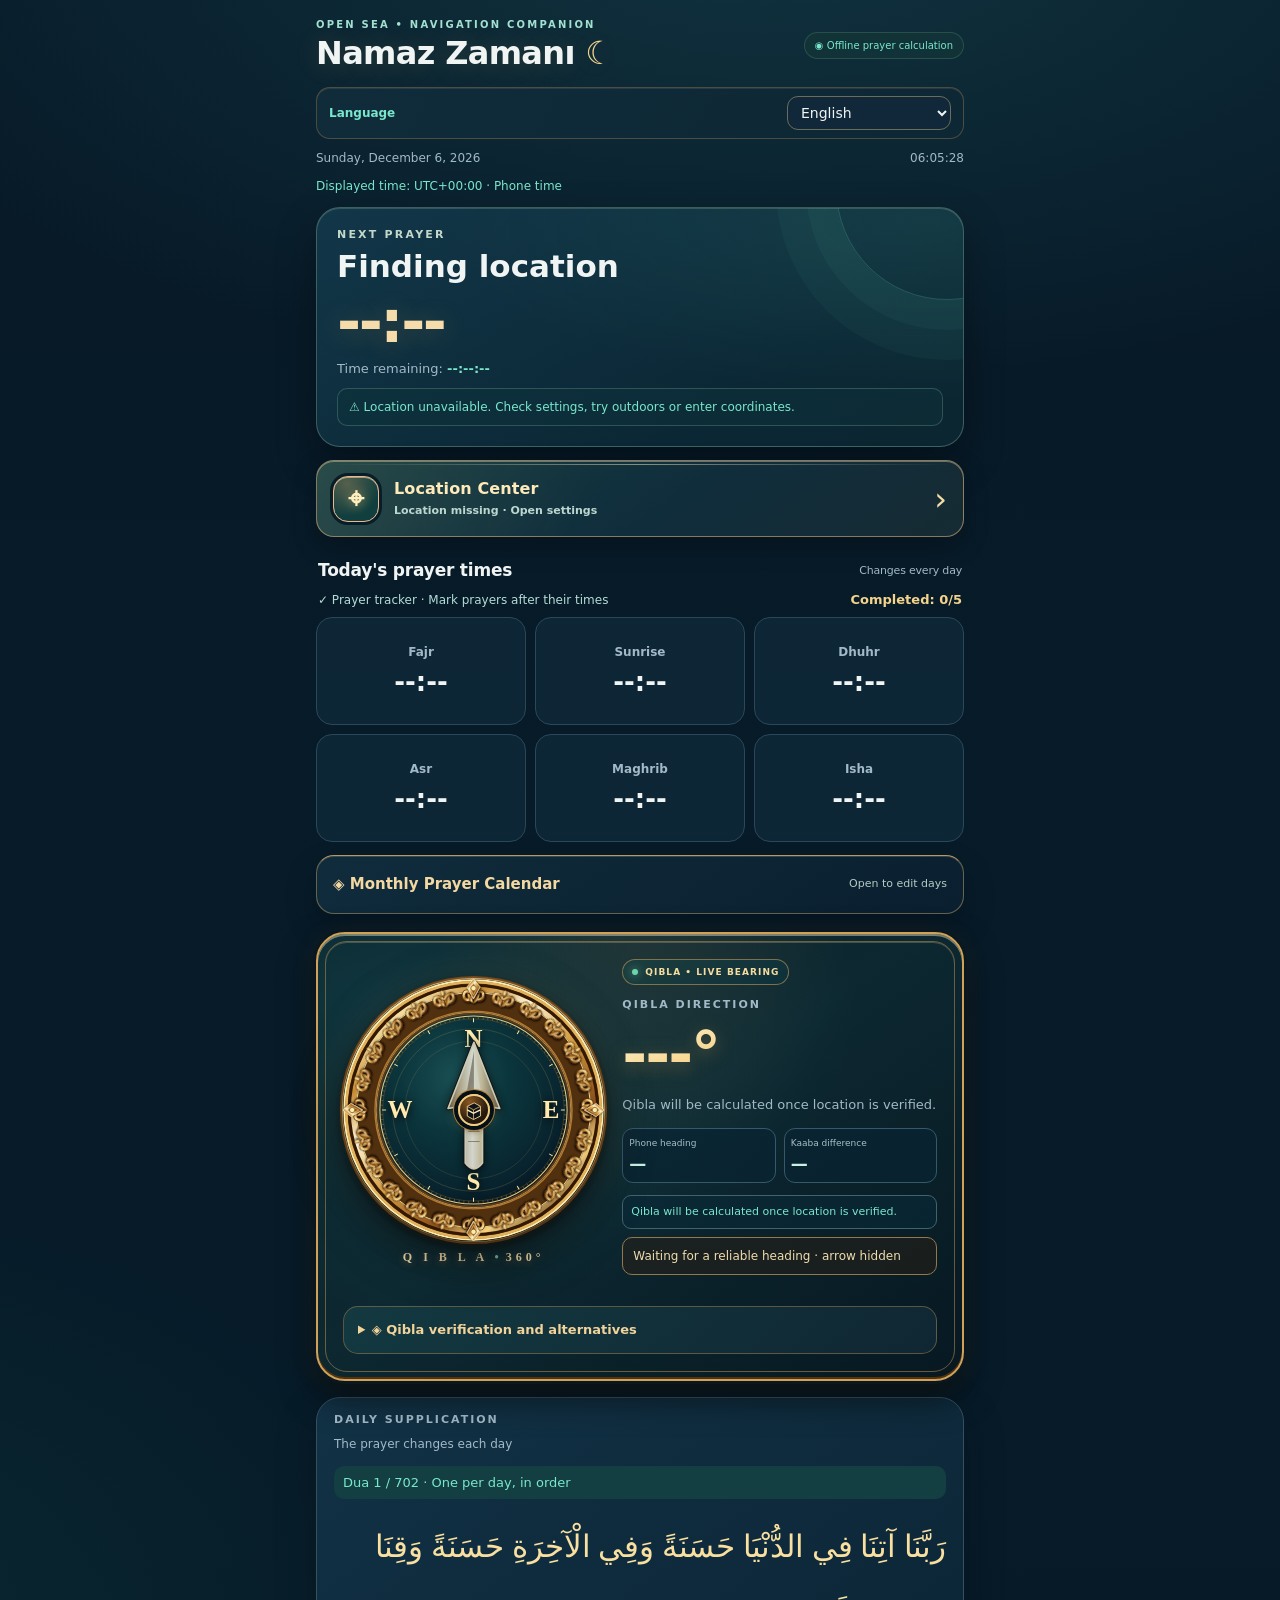
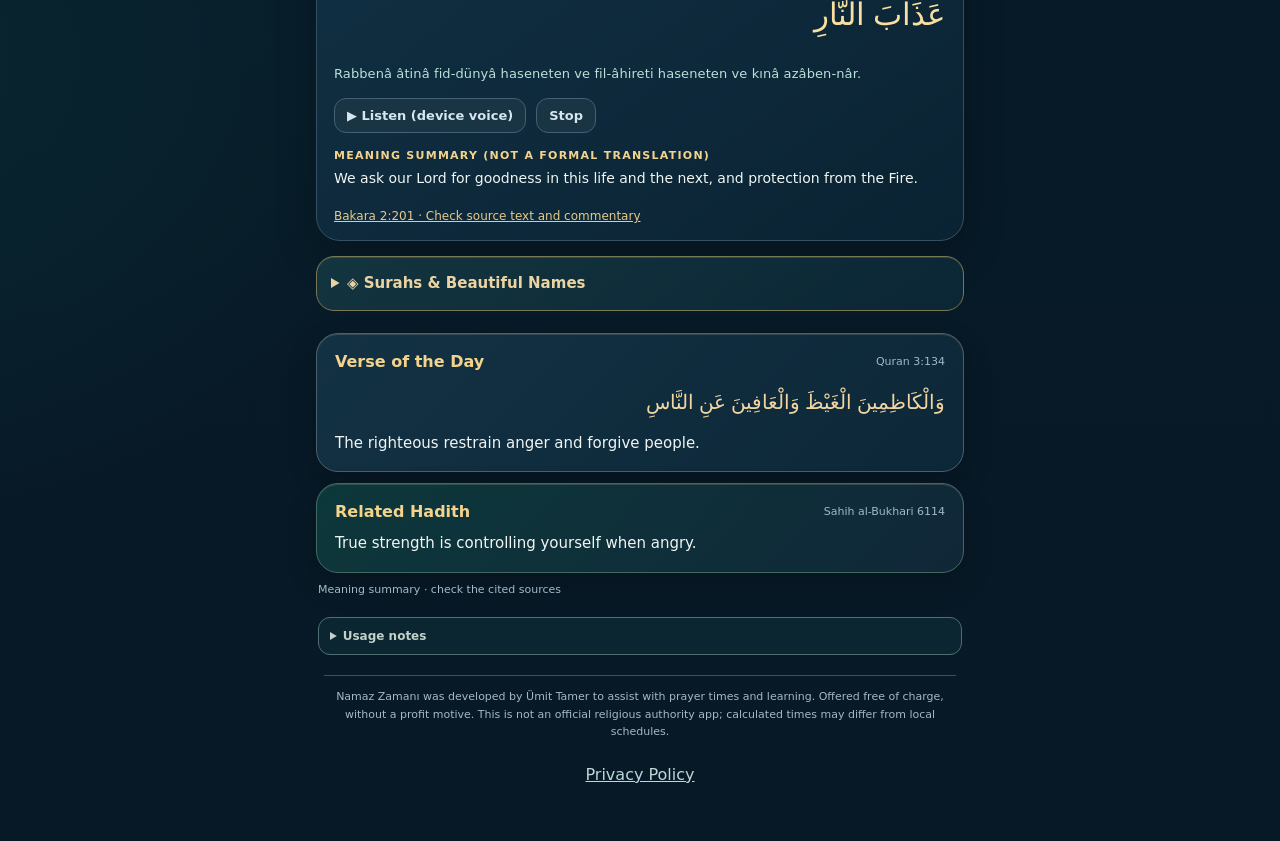
==== commit 4029e1dc: "Unify location settings in Premium Plus hub and compact main screen" ====
--- a/app/src/main/assets/index.html
+++ b/app/src/main/assets/index.html
@@ -42,6 +42,7 @@
 @media(max-width:410px){.compass-card{grid-template-columns:43% 1fr;gap:9px}.panel{padding:16px}.qval{font-size:35px}.schedule{gap:7px}.time-tile{padding:11px 3px}.app-title{font-size:24px}}@media(max-width:340px){.compass-card{grid-template-columns:1fr}.dial{max-width:220px;margin:auto}.settings{grid-template-columns:1fr}}
 </style>
 <link rel="stylesheet" href="learning_styles.css" />
+<link rel="stylesheet" href="premium_shell.css" />
 </head>
 <body>
 <main>
@@ -50,34 +51,26 @@
   <div class="topline"><span id="today">Tarih alınıyor…</span><span id="clock">--:--:--</span></div>
   <div class="loc-sub" id="time-status" style="margin-bottom:12px;color:var(--mint)">Saat dilimi kontrol ediliyor...</div>
   <section class="panel hero" aria-label="Sıradaki namaz vakti"><div class="small-label">Sıradaki namaz vakti</div><div class="nextname" id="next-name">Konum bekleniyor</div><div class="bigtime" id="next-time">--:--</div><div class="subtext">Kalan süre: <span class="countdown" id="countdown">--:--:--</span></div><div id="hero-location-status" class="hero-loc-status">Google ve GPS konumu aranıyor...</div></section>
-  <section id="location-rescue" class="location-rescue" aria-label="Konum bulma yardımcısı">
-    <strong id="location-rescue-title">Konum bulunamadıysa</strong>
-    <p id="location-rescue-message">Telefonun konum izinlerini kontrol et veya koordinat gir.</p>
-    <div class="location-rescue-actions">
-      <button type="button" id="location-precise-button">Kesin Konum İzni</button>
-      <button type="button" id="location-manual-shortcut" class="secondary">Koordinat Gir</button>
-      <button type="button" id="location-app-settings-button" class="secondary">Uygulama İzinleri</button>
-      <button type="button" id="location-last-known" class="secondary" hidden>Son Kaydedilen Konumu Kullan</button>
-    </div>
+  <!-- Single premium entry point: every location control lives in the sheet. -->
+  <section class="nz-location-entry" aria-label="Konum merkezi">
+    <button type="button" id="nz-location-hub-open" class="nz-location-hub-launch" aria-haspopup="dialog" aria-controls="nz-location-hub" aria-expanded="false">
+      <span class="nz-location-hub-glyph" aria-hidden="true">⌖</span>
+      <span class="nz-location-hub-launch-copy">
+        <strong id="nz-location-hub-button-label">Konum Merkezi</strong>
+        <small id="nz-location-hub-caption">Konum ve gemi saati ayarlarını yönet</small>
+      </span>
+      <span class="nz-location-hub-chevron" aria-hidden="true">›</span>
+    </button>
   </section>
-  <details class="nz-location-diagnostic-panel" id="nz-location-diagnostic-panel" open>
-    <summary id="nz-location-diagnostic-title">Konum tanılama ve onarım</summary>
-    <p id="nz-location-diagnostic-intro">GPS ve izin durumunu telefondan kontrol et.</p>
-    <button id="nz-location-smart" type="button">Akıllı konum bul (GPS + ağ)</button>
-    <button id="nz-location-diagnostic-refresh" class="secondary" type="button">Telefon konum durumunu kontrol et</button>
-    <div id="nz-location-diagnostic-results"></div>
-    <p id="nz-location-diagnostic-hint" aria-live="polite">Konum izinleri kontrol ediliyor…</p>
-    <button id="nz-location-diagnostic-copy" class="secondary" type="button">Konum raporunu kopyala</button>
-    <span id="nz-location-diagnostic-copy-status" aria-live="polite"></span>
-  </details>
   <div class="sectionhead">Bugünün vakitleri <span>Yalnızca günlük</span></div>
   <div id="nz-prayer-tracker" class="nz-prayer-inline" aria-label="Bugünün vakitleri ve namaz takibi">
     <div class="nz-prayer-today-head"><span id="nz-prayer-summary-label">✓ Namaz takibi · Kıldığın vakti işaretle</span><strong id="nz-prayer-progress">Kılınan: 0/5</strong></div>
     <section class="schedule" id="schedule" aria-label="Günlük namaz vakitleri ve namaz takibi"></section>
   </div>
-  <section class="panel nz-calendar-panel" aria-label="Monthly prayer tracking">
+  <details class="panel nz-calendar-panel nz-calendar-drawer" id="nz-calendar-drawer" aria-label="Monthly prayer tracking">
+    <summary id="nz-calendar-label">◈ Aylık Namaz Çizelgesi <span>Günleri düzenlemek için aç</span></summary>
     <div id="nz-month-calendar" class="nz-month-calendar" aria-live="off"></div>
-  </section>
+  </details>
   <section class="panel compass-card compass-proplus" aria-label="Kıble pusulası">
     <div class="pro-compass-shell">
       <div class="dial premium-dial pro-dial ornate-compass-dial" aria-label="Canlı kıble yönünü gösteren tek ok">
@@ -122,7 +115,6 @@
         </div>
       </div>
       <div class="pro-compass-caption">Q I B L A <span>•</span> 360°</div>
-      <p id="compass-arrow-mode" class="compass-arrow-mode" aria-live="polite">Kıble açısı hesaplanıyor.</p>
     </div>
     <div class="compass-readout pro-compass-readout">
       <div class="pro-accuracy-tag"><span class="pro-status-dot"></span><span id="pro-compass-label">KIBLE • YÖN BULUCU</span></div>
@@ -135,7 +127,12 @@
       </div>
       <div class="compass-status" id="compass-status">Pusula sensörü bekleniyor…</div>
       <div class="compass-quality" id="compass-quality" aria-live="polite">Sensör doğruluğu kontrol ediliyor…</div>
-      <details id="sun-shadow-method" class="sun-shadow-method" open>
+      <button id="compass-permission" class="secondary" style="display:none;margin-top:7px">Pusulayı etkinleştir</button>
+    </div>
+      <details id="nz-compass-tools" class="nz-compass-tools">
+        <summary id="nz-compass-tools-label">◈ Kıble doğrulama ve alternatif yöntemler</summary>
+        <p id="nz-compass-tools-hint">Pusula şüpheliyse gölge, gerçek kuzey veya bağımsız çevrim içi kontrolü kullan.</p>
+      <details id="sun-shadow-method" class="sun-shadow-method">
         <summary id="sun-shadow-title">☀ Sensörsüz kıble — Gölge yöntemi</summary>
         <p id="sun-shadow-instructions">Dik bir nesnenin gölgesinin UZANDIĞI yöne telefonun üst kenarını doğrult. Telefon yatay dururken Gölgeye hizaladım düğmesine bas.</p>
         <div id="sun-shadow-status" class="sun-shadow-status" aria-live="polite">Güneşin konumu hesaplanıyor…</div>
@@ -190,10 +187,42 @@
         <button type="button" class="secondary" id="compass-diagnostics-copy">Tanı raporunu kopyala</button>
         <div id="compass-diagnostics-copy-status" class="loc-sub"></div>
       </details>
-      <button id="compass-permission" class="secondary" style="display:none;margin-top:7px">Pusulayı etkinleştir</button>
+      </details>
+  </section>
+  <!-- Fixed sheet, not part of the scroll height when closed. -->
+  <div id="nz-location-hub" class="nz-location-hub" hidden aria-hidden="true">
+    <div class="nz-location-hub-backdrop" id="nz-location-hub-backdrop"></div>
+    <section id="nz-location-hub-sheet" class="nz-location-hub-sheet" role="dialog" aria-modal="true" aria-labelledby="nz-location-hub-title" tabindex="-1">
+      <div class="nz-location-hub-header">
+        <div class="nz-location-hub-heading">
+          <span class="nz-location-hub-kicker" id="nz-location-hub-kicker">NAMAZ ZAMANI • KONUM</span>
+          <h2 id="nz-location-hub-title">Konum Merkezi</h2>
+          <p id="nz-location-hub-intro">GPS, kesin konum, koordinat, gemi saati ve tanılama</p>
+        </div>
+        <button type="button" id="nz-location-hub-close" class="nz-location-hub-close" aria-label="Konum Merkezini kapat">×</button>
+      </div>
+      <div class="nz-location-hub-body">
+  <section id="location-rescue" class="location-rescue" aria-label="Konum bulma yardımcısı">
+    <strong id="location-rescue-title">Konum bulunamadıysa</strong>
+    <p id="location-rescue-message">Telefonun konum izinlerini kontrol et veya koordinat gir.</p>
+    <div class="location-rescue-actions">
+      <button type="button" id="location-precise-button">Kesin Konum İzni</button>
+      <button type="button" id="location-manual-shortcut" class="secondary">Koordinat Gir</button>
+      <button type="button" id="location-app-settings-button" class="secondary">Uygulama İzinleri</button>
+      <button type="button" id="location-last-known" class="secondary" hidden>Son Kaydedilen Konumu Kullan</button>
     </div>
   </section>
-  <section class="panel location" id="location-detail" aria-label="Konum ayarları"><div class="small-label">Konum • Google konum servisi → GPS</div><div class="loc-main" id="coords">GPS konumu aranıyor…</div><div class="loc-sub" id="location-status">Telefonun konum izni gerekebilir.</div><div class="controls"><button type="button" id="gps-button">⌖ GPS konumunu al</button><button type="button" id="reset-button" class="secondary">Uydu GPS ile yenile</button><button type="button" id="location-network-button" class="secondary">Google/ağ konumu (isteğe bağlı)</button><button type="button" id="location-settings-button" class="secondary">Konum ayarları</button></div>
+  <details class="nz-location-diagnostic-panel" id="nz-location-diagnostic-panel" open>
+    <summary id="nz-location-diagnostic-title">Konum tanılama ve onarım</summary>
+    <p id="nz-location-diagnostic-intro">GPS ve izin durumunu telefondan kontrol et.</p>
+    <button id="nz-location-smart" type="button">Akıllı konum bul (GPS + ağ)</button>
+    <button id="nz-location-diagnostic-refresh" class="secondary" type="button">Telefon konum durumunu kontrol et</button>
+    <div id="nz-location-diagnostic-results"></div>
+    <p id="nz-location-diagnostic-hint" aria-live="polite">Konum izinleri kontrol ediliyor…</p>
+    <button id="nz-location-diagnostic-copy" class="secondary" type="button">Konum raporunu kopyala</button>
+    <span id="nz-location-diagnostic-copy-status" aria-live="polite"></span>
+  </details>
+  <section class="panel location" id="location-detail" aria-label="Konum ayarları"><div class="small-label">Konum • Google konum servisi → GPS</div><div class="loc-main" id="coords">GPS konumu aranıyor…</div><div class="loc-sub" id="location-status">Telefonun konum izni gerekebilir.</div><div class="controls"><button type="button" id="gps-button">⌖ GPS konumunu al</button><button type="button" id="location-network-button" class="secondary">Google/ağ konumu (isteğe bağlı)</button><button type="button" id="location-settings-button" class="secondary">Konum ayarları</button></div>
     <details id="manual-location-details"><summary>GPS çalışmazsa koordinatı elle gir</summary><div class="manual"><label>Enlem (−90 … 90)<input id="latitude" type="number" step="any" placeholder="3.13900" /></label><label>Boylam (−180 … 180)<input id="longitude" type="number" step="any" placeholder="101.68690" /></label><button id="manual-button" type="button">Bu koordinatı kullan</button></div></details>
     <div class="settings"><label>Hesaplama yöntemi<select id="method"><option value="MWL">Genel (18° / 17°)</option><option value="JAKIM">JAKIM yaklaşık (18° / 18°)</option></select></label><label>İkindi hesabı<select id="asr-method"><option value="1">Standart</option><option value="2">Hanefî</option></select></label></div>
     <details open><summary>⏰ Saat dilimi (gemi saati için önemli)</summary>
@@ -203,9 +232,20 @@
       </div><p class="loc-sub">Gemi saati, telefon saat dilimi ve boylama göre otomatik deniz saati farklı olabilir. Geminin kullandığı saat için UTC farkını ayarla. Bu ayar namaz vakitlerinin gösterimini de değiştirir.</p>
     </details>
   </section>
+      </div>
+      <div class="nz-location-hub-footer">
+        <span id="nz-location-hub-footnote">Konum güncellemeleri yalnızca isteğinle internet kullanır.</span>
+      </div>
+    </section>
+  </div>
   <section class="panel location" id="nz-dua-learning" aria-label="Daily supplication"></section>
+  <details class="nz-study-drawer" id="nz-study-drawer">
+    <summary id="nz-study-label">◈ Sureler ve Esmaül Hüsna</summary>
+    <div class="nz-study-drawer-body">
   <section class="panel location" id="nz-surah-learning" aria-label="Prayer surah memorization"></section>
   <section class="panel location" id="nz-esma-learning" aria-label="Beautiful names of Allah"></section>
+    </div>
+  </details>
   <section class="wisdom-stack" aria-label="Daily Quran verse and related hadith">
     <div class="wisdom-box" id="verse-card">
       <div class="wisdom-head"><strong id="verse-heading">Günün Ayeti</strong><span id="verse-ref">Kur'an</span></div>
@@ -218,12 +258,13 @@
     </div>
     <p id="wisdom-explain" class="wisdom-caption">Anlam özeti · kaynakları kontrol edebilirsiniz</p>
   </section>
-  <p class="note">Google Haritalar uygulaması veya Google Maps API anahtarı gerekmez; Google Play Hizmetleri üzerinden Wi-Fi/ağ destekli konum alınmaya çalışılır. <b>Gemi uydu interneti kendi başına gerçek gemi koordinatını vermez.</b> Açık denizde ağ konumu yoksa GPS veya manuel koordinat gereklidir. Vakitler seçilen saat dilimine ve doğrulanmış koordinatlara göre <b>internetsiz yaklaşık astronomik hesapla</b> belirlenir; resmî veya bölgesel takvimlerle belirgin dakika farkları olabilir. Gemide ilerledikçe konum yenilenir. Kıble pusulası için telefonu mümkünse düz tut; metal yüzeyler, gemi donanımı ve manyetik sapma yönü etkileyebilir. <span class="warn">GPS alınamazsa önceki kayıt güncel konum sayılmaz.</span></p>
+  <details class="nz-help-drawer"><summary id="nz-help-label">Bilgi ve kullanım notları</summary><p class="note">Google Haritalar uygulaması veya Google Maps API anahtarı gerekmez; Google Play Hizmetleri üzerinden Wi-Fi/ağ destekli konum alınmaya çalışılır. <b>Gemi uydu interneti kendi başına gerçek gemi koordinatını vermez.</b> Açık denizde ağ konumu yoksa GPS veya manuel koordinat gereklidir. Vakitler seçilen saat dilimine ve doğrulanmış koordinatlara göre <b>internetsiz yaklaşık astronomik hesapla</b> belirlenir; resmî veya bölgesel takvimlerle belirgin dakika farkları olabilir. Gemide ilerledikçe konum yenilenir. Kıble pusulası için telefonu mümkünse düz tut; metal yüzeyler, gemi donanımı ve manyetik sapma yönü etkileyebilir. <span class="warn">GPS alınamazsa önceki kayıt güncel konum sayılmaz.</span></p></details>
 <p id="nz-developer-note"></p>
 <p style="text-align:center;margin:12px 0 26px"><a id="privacy-policy-link" href="privacy-policy.html" style="color:#bcd8d7;text-decoration:underline">Gizlilik Politikası</a></p></main>
 <script src="daily_i18n.js"></script>
 <script src="full_ui_i18n.js"></script>
 <script src="location_diagnostics.js"></script>
+<script src="location_hub.js"></script>
 <script src="daily_dua_library.js"></script>
 <script src="learning_content.js"></script>
 <script src="esma_i18n.js"></script>
@@ -243,7 +284,7 @@
 const METHODS = { MWL: { fajr:18, isha:17 }, JAKIM: {fajr:18, isha:18} };
 const TIMES = [['fajr','Sabah'],['sunrise','Güneş'],['dhuhr','Öğle'],['asr','İkindi'],['maghrib','Akşam'],['isha','Yatsı']];
 const PRAYERS = [['fajr','Sabah'],['dhuhr','Öğle'],['asr','İkindi'],['maghrib','Akşam'],['isha','Yatsı']];
-const state = {lat:null,lon:null,accuracy:null,stamp:0,live:false,heading:null,headingError:180,headingSource:'',headingTrusted:false,headingApproximate:false,headingUpdatedAt:0,source:'',provider:'',manual:false,calcKey:'',times:null,watchId:null,method:'MWL',asr:1,compassRequested:false,tzMode:'phone',utcOffset:8,gpsMessage:''};
+const state = {lat:null,lon:null,accuracy:null,stamp:0,live:false,heading:null,headingError:180,headingSource:'',headingTrusted:false,headingUpdatedAt:0,source:'',provider:'',manual:false,calcKey:'',times:null,watchId:null,method:'MWL',asr:1,compassRequested:false,tzMode:'phone',utcOffset:8,gpsMessage:''};
 const rad = x=>x*Math.PI/180, deg=x=>x*180/Math.PI;
 const sind=x=>Math.sin(rad(x)), cosd=x=>Math.cos(rad(x));
 const wrap=(v,n)=>((v%n)+n)%n;
@@ -365,10 +406,6 @@
     window.GemiNative.setCompassLocation(lat,lon);
   }
   store('location',{lat,lon,accuracy,stamp,source,provider});
-  if(window.GemiNative&&typeof window.GemiNative.saveLocationBackup==='function'){
-    window.GemiNative.saveLocationBackup(lat,lon,Number.isFinite(accuracy)?accuracy:0,
-      Number.isFinite(stamp)?stamp:Date.now(),source,provider);
-  }
   // Prayer times depend on local coordinates and time only, never on the
   // availability of network/GPS updates after a fix.
   state.calcKey='';renderAll();
@@ -435,11 +472,11 @@
  $('location-last-known').textContent=trl[5];
  const offline=offlineWords();
  $('gps-button').textContent=offline[3];
- $('reset-button').textContent=offline[3];
  $('location-network-button').textContent=offline[4];
 }
 function updateLocationPanel(){
  updateHeroLocation();
+ window.NamazLocationHub?.refresh?.();
  renderLocationRescue();
  if(state.lat===null){
    $('coords').textContent=tr('noCoords');
@@ -600,18 +637,18 @@
 // Sources: official AlAdhan Qibla API, and MyQuran Qibla v3.
 // Independent calculations check geodesic bearing only, NOT device heading.
 const COMPASS_QUALITY={
- tr:{waiting:'Pusula sensörü bekleniyor · şematik ok (kuzey üstte)',calibrate:'Sensör doğruluğu düşük. Telefonu 8 çizerek kalibre et.',reliable:'Sensör doğruluğu',approx:'Yaklaşık sensör yönü · cihazlar arasında farklılık olabilir',fused:'Google yön sensörü',fallback:'Android pusula sensörü',button:'Kalibrasyon rehberi',guide:'Telefonları aynı doğrultuda ve yataya yakın tut. Mıknatıslı kılıfı çıkar; metal, hoparlör ve araçlardan uzaklaş. Telefonu havada yavaşça 8 çizerek birkaç kez hareket ettir. İki telefonda da “Telefon yönü” değerlerini karşılaştır.',notReady:'Sensör doğrulanmadı: görünür ok yalnızca kuzey üstte şematik kıble açısını gösterir.'},
- en:{waiting:'Waiting for reliable heading · north-up schematic arrow',calibrate:'Low sensor confidence. Calibrate by moving the phone in a figure eight.',reliable:'Sensor accuracy',approx:'Approximate sensor reading · devices may disagree',fused:'Google orientation sensor',fallback:'Android rotation sensor',button:'Calibration guide',guide:'Hold both phones flat with their top edges parallel. Remove magnetic cases and move away from steel, speakers and vehicles. Move each phone slowly in a figure eight, then compare their Phone heading values.',notReady:'Sensor unverified: visible arrow shows north-up map bearing, not phone direction.'},
- ms:{waiting:'Menunggu arah yang boleh dipercayai',calibrate:'Ketepatan rendah. Gerakkan telefon membentuk angka 8.',reliable:'Ketepatan sensor',approx:'Arah anggaran · telefon mungkin berbeza',fused:'Sensor arah Google',fallback:'Sensor Android',button:'Panduan penentukuran',guide:'Pegang kedua-dua telefon rata dan selari. Jauhi logam, magnet dan pembesar suara. Gerakkan telefon perlahan membentuk angka 8, kemudian bandingkan arah telefon.',notReady:'Sensor belum disahkan: anak panah hanya arah peta utara di atas.'},
- id:{waiting:'Menunggu arah yang tepercaya',calibrate:'Akurasi rendah. Gerakkan ponsel membentuk angka 8.',reliable:'Akurasi sensor',approx:'Perkiraan arah · ponsel mungkin berbeda',fused:'Sensor arah Google',fallback:'Sensor Android',button:'Panduan kalibrasi',guide:'Pegang kedua ponsel rata dan sejajar. Jauhkan dari logam dan magnet. Gerakkan perlahan membentuk angka 8 lalu bandingkan arah ponsel.',notReady:'Sensor belum valid: panah hanya arah peta dengan utara di atas.'},
- ar:{waiting:'في انتظار اتجاه موثوق',calibrate:'دقة الحساس منخفضة. حرّك الهاتف على شكل الرقم 8.',reliable:'دقة المستشعر',approx:'قراءة تقريبية وقد تختلف الأجهزة',fused:'مستشعر اتجاه Google',fallback:'مستشعر Android',button:'دليل المعايرة',guide:'ضع الهاتفين بشكل متوازٍ وبعيداً عن المعادن والمغناطيس. حرّك الهاتف بهدوء على شكل الرقم 8 ثم قارن اتجاه الهاتف.',notReady:'المستشعر غير موثوق: السهم مجرد اتجاه خريطة والشمال بالأعلى.'},
- ru:{waiting:'Ожидание достоверного направления',calibrate:'Низкая точность. Сделайте телефоном движение «восьмёркой».',reliable:'Точность датчика',approx:'Приблизительный курс',fused:'Датчик Google',fallback:'Датчик Android',button:'Калибровка',guide:'Держите телефоны параллельно, вдали от металла и магнитов. Медленно двигайте телефоном по восьмёрке и сравните курс.',notReady:'Датчик не подтверждён: стрелка показывает только азимут на карте.'},
- fr:{waiting:'En attente d’une orientation fiable',calibrate:'Précision faible. Déplacez le téléphone en huit.',reliable:'Précision du capteur',approx:'Orientation approximative',fused:'Capteur Google',fallback:'Capteur Android',button:'Guide de calibrage',guide:'Placez les téléphones parallèles, loin du métal et des aimants. Bougez-les lentement en huit et comparez les caps.',notReady:'Capteur non vérifié : flèche schématique, nord en haut.'},
- de:{waiting:'Warte auf zuverlässige Ausrichtung',calibrate:'Geringe Genauigkeit. Telefon in einer Acht bewegen.',reliable:'Sensorgenauigkeit',approx:'Nur ungefähre Ausrichtung',fused:'Google-Richtungssensor',fallback:'Android-Sensor',button:'Kalibrieranleitung',guide:'Telefone parallel halten, Abstand zu Metall und Magneten. Langsam eine Acht bewegen und die Richtungen vergleichen.',notReady:'Sensor ungeprüft: Pfeil zeigt nur die Kartenrichtung, Norden oben.'},
- es:{waiting:'Esperando orientación fiable',calibrate:'Baja precisión. Mueve el móvil en forma de ocho.',reliable:'Precisión del sensor',approx:'Orientación aproximada',fused:'Sensor de Google',fallback:'Sensor de Android',button:'Guía de calibración',guide:'Mantén ambos móviles paralelos, lejos de imanes y metal. Muévelos formando un ocho y compara los rumbos.',notReady:'Sensor no verificado: la flecha solo muestra el rumbo del mapa.'},
- pt:{waiting:'A aguardar direção fiável',calibrate:'Pouca precisão. Move o telemóvel em forma de oito.',reliable:'Precisão do sensor',approx:'Rumo aproximado',fused:'Sensor Google',fallback:'Sensor Android',button:'Guia de calibração',guide:'Mantém os telefones paralelos e longe de metal e ímanes. Move-os num oito e compara a direção.',notReady:'Sensor não verificado: seta mostra apenas o rumo do mapa.'},
- az:{waiting:'Etibarlı istiqamət gözlənilir',calibrate:'Dəqiqlik aşağıdır. Telefonla havada 8 rəqəmi çək.',reliable:'Sensor dəqiqliyi',approx:'Təxmini sensor istiqaməti',fused:'Google istiqamət sensoru',fallback:'Android sensoru',button:'Kalibrləmə bələdçisi',guide:'Telefonları paralel tut, metaldan və maqnitdən uzaqlaş. Telefonla 8 rəqəmi çək və istiqamətləri müqayisə et.',notReady:'Sensor təsdiqlənməyib: ox yalnız xəritə bucağıdır, şimal yuxarıda.'},
- ur:{waiting:'قابل اعتماد سمت کا انتظار ہے',calibrate:'سینسر کی درستگی کم ہے۔ فون کو آٹھ کی شکل میں گھمائیں۔',reliable:'سینسر کی درستگی',approx:'تقریبی سمت',fused:'گوگل سمت سینسر',fallback:'اینڈرائیڈ سینسر',button:'کیلیبریشن رہنمائی',guide:'دونوں فون برابر رخ میں رکھیں، دھات اور مقناطیس سے دور رہیں۔ فون کو آٹھ کی شکل میں ہلائیں اور سمت کا موازنہ کریں۔',notReady:'سینسر غیر مصدقہ: تیر صرف شمال اوپر والے نقشے کا زاویہ ہے۔'}
+ tr:{waiting:'Pusula sensörü bekleniyor · oku güvenilir değil',calibrate:'Sensör doğruluğu düşük. Telefonu 8 çizerek kalibre et.',reliable:'Sensör doğruluğu',approx:'Yaklaşık sensör yönü · cihazlar arasında farklılık olabilir',fused:'Google yön sensörü',fallback:'Android pusula sensörü',button:'Kalibrasyon rehberi',guide:'Telefonları aynı doğrultuda ve yataya yakın tut. Mıknatıslı kılıfı çıkar; metal, hoparlör ve araçlardan uzaklaş. Telefonu havada yavaşça 8 çizerek birkaç kez hareket ettir. İki telefonda da “Telefon yönü” değerlerini karşılaştır.',notReady:'Doğru yön bulunana kadar ok gizlenir.'},
+ en:{waiting:'Waiting for a reliable heading · arrow hidden',calibrate:'Low sensor confidence. Calibrate by moving the phone in a figure eight.',reliable:'Sensor accuracy',approx:'Approximate sensor reading · devices may disagree',fused:'Google orientation sensor',fallback:'Android rotation sensor',button:'Calibration guide',guide:'Hold both phones flat with their top edges parallel. Remove magnetic cases and move away from steel, speakers and vehicles. Move each phone slowly in a figure eight, then compare their Phone heading values.',notReady:'The arrow stays hidden until heading data is reliable.'},
+ ms:{waiting:'Menunggu arah yang boleh dipercayai',calibrate:'Ketepatan rendah. Gerakkan telefon membentuk angka 8.',reliable:'Ketepatan sensor',approx:'Arah anggaran · telefon mungkin berbeza',fused:'Sensor arah Google',fallback:'Sensor Android',button:'Panduan penentukuran',guide:'Pegang kedua-dua telefon rata dan selari. Jauhi logam, magnet dan pembesar suara. Gerakkan telefon perlahan membentuk angka 8, kemudian bandingkan arah telefon.',notReady:'Anak panah disembunyikan sehingga tepat.'},
+ id:{waiting:'Menunggu arah yang tepercaya',calibrate:'Akurasi rendah. Gerakkan ponsel membentuk angka 8.',reliable:'Akurasi sensor',approx:'Perkiraan arah · ponsel mungkin berbeda',fused:'Sensor arah Google',fallback:'Sensor Android',button:'Panduan kalibrasi',guide:'Pegang kedua ponsel rata dan sejajar. Jauhkan dari logam dan magnet. Gerakkan perlahan membentuk angka 8 lalu bandingkan arah ponsel.',notReady:'Panah disembunyikan hingga data andal.'},
+ ar:{waiting:'في انتظار اتجاه موثوق',calibrate:'دقة الحساس منخفضة. حرّك الهاتف على شكل الرقم 8.',reliable:'دقة المستشعر',approx:'قراءة تقريبية وقد تختلف الأجهزة',fused:'مستشعر اتجاه Google',fallback:'مستشعر Android',button:'دليل المعايرة',guide:'ضع الهاتفين بشكل متوازٍ وبعيداً عن المعادن والمغناطيس. حرّك الهاتف بهدوء على شكل الرقم 8 ثم قارن اتجاه الهاتف.',notReady:'يُخفى السهم حتى تصبح القراءة موثوقة.'},
+ ru:{waiting:'Ожидание достоверного направления',calibrate:'Низкая точность. Сделайте телефоном движение «восьмёркой».',reliable:'Точность датчика',approx:'Приблизительный курс',fused:'Датчик Google',fallback:'Датчик Android',button:'Калибровка',guide:'Держите телефоны параллельно, вдали от металла и магнитов. Медленно двигайте телефоном по восьмёрке и сравните курс.',notReady:'Стрелка скрыта до точных показаний.'},
+ fr:{waiting:'En attente d’une orientation fiable',calibrate:'Précision faible. Déplacez le téléphone en huit.',reliable:'Précision du capteur',approx:'Orientation approximative',fused:'Capteur Google',fallback:'Capteur Android',button:'Guide de calibrage',guide:'Placez les téléphones parallèles, loin du métal et des aimants. Bougez-les lentement en huit et comparez les caps.',notReady:'La flèche reste cachée sans cap fiable.'},
+ de:{waiting:'Warte auf zuverlässige Ausrichtung',calibrate:'Geringe Genauigkeit. Telefon in einer Acht bewegen.',reliable:'Sensorgenauigkeit',approx:'Nur ungefähre Ausrichtung',fused:'Google-Richtungssensor',fallback:'Android-Sensor',button:'Kalibrieranleitung',guide:'Telefone parallel halten, Abstand zu Metall und Magneten. Langsam eine Acht bewegen und die Richtungen vergleichen.',notReady:'Pfeil erst bei verlässlicher Messung.'},
+ es:{waiting:'Esperando orientación fiable',calibrate:'Baja precisión. Mueve el móvil en forma de ocho.',reliable:'Precisión del sensor',approx:'Orientación aproximada',fused:'Sensor de Google',fallback:'Sensor de Android',button:'Guía de calibración',guide:'Mantén ambos móviles paralelos, lejos de imanes y metal. Muévelos formando un ocho y compara los rumbos.',notReady:'La flecha se oculta si la lectura no es fiable.'},
+ pt:{waiting:'A aguardar direção fiável',calibrate:'Pouca precisão. Move o telemóvel em forma de oito.',reliable:'Precisão do sensor',approx:'Rumo aproximado',fused:'Sensor Google',fallback:'Sensor Android',button:'Guia de calibração',guide:'Mantém os telefones paralelos e longe de metal e ímanes. Move-os num oito e compara a direção.',notReady:'A seta fica oculta até haver direção fiável.'},
+ az:{waiting:'Etibarlı istiqamət gözlənilir',calibrate:'Dəqiqlik aşağıdır. Telefonla havada 8 rəqəmi çək.',reliable:'Sensor dəqiqliyi',approx:'Təxmini sensor istiqaməti',fused:'Google istiqamət sensoru',fallback:'Android sensoru',button:'Kalibrləmə bələdçisi',guide:'Telefonları paralel tut, metaldan və maqnitdən uzaqlaş. Telefonla 8 rəqəmi çək və istiqamətləri müqayisə et.',notReady:'Etibarlı oxunuşa qədər ox gizlənir.'},
+ ur:{waiting:'قابل اعتماد سمت کا انتظار ہے',calibrate:'سینسر کی درستگی کم ہے۔ فون کو آٹھ کی شکل میں گھمائیں۔',reliable:'سینسر کی درستگی',approx:'تقریبی سمت',fused:'گوگل سمت سینسر',fallback:'اینڈرائیڈ سینسر',button:'کیلیبریشن رہنمائی',guide:'دونوں فون برابر رخ میں رکھیں، دھات اور مقناطیس سے دور رہیں۔ فون کو آٹھ کی شکل میں ہلائیں اور سمت کا موازنہ کریں۔',notReady:'درست سمت تک تیر چھپا رہے گا۔'}
 };
 function compassQualityText(){
  return COMPASS_QUALITY[window.NamazI18n?.getLanguage?.()||'tr']||COMPASS_QUALITY.en;
@@ -630,36 +667,6 @@
  az:['QİBLƏ • CANLI İSTİQAMƏT','Telefon istiqaməti','Kəbə fərqi'],
  ur:['قبلہ • براہ راست سمت','فون کی سمت','کعبہ کی سمت کا فرق']
 };
-const COMPASS_ARROW_MODES={
- tr:['KIBLE • KONUM BEKLENİYOR','Konum olmadan kıble yönü hesaplanamaz.','KIBLE • ŞEMATİK OK','Kuzey üstte: bu sadece haritaya göre kıble açısıdır. Telefonun baktığı yön değil; telefonu bu oka göre çevirmeyin.','KIBLE • CANLI OK','Sensör doğrulandı. Ok telefonun üst kenarına göre kıbleyi gösterir.','KIBLE • REFERANSA HİZALI','El ile doğruladığın yön referansı kullanılıyor; telefonu hareket ettirirsen tekrar hizala.','KIBLE • GÖLGEYE HİZALI','Gölgeye yapılan hizalama geçicidir. Telefonu hareket ettirirsen yeniden hizala.',' Kayıtlı konum eski olabilir; hareket ettiysen GPS ile yenile.'],
- en:['QIBLA • WAITING FOR LOCATION','No Qibla direction without coordinates.','QIBLA • SCHEMATIC','North-up map bearing only, NOT the direction your phone points. Do not turn the phone to follow this arrow.','QIBLA • LIVE ARROW','Sensor verified: arrow indicates Qibla relative to the top of the phone.','QIBLA • REFERENCE ALIGNED','Manual reference active; realign if the phone moves.','QIBLA • SHADOW ALIGNED','Temporary shadow alignment; realign after moving the phone.',' Saved location may be old; update after traveling.'],
- ms:['KIBLAT • MENUNGGU LOKASI','Koordinat diperlukan.','KIBLAT • SKEMATIK','Utara di atas: arah pada peta sahaja, bukan arah telefon. Jangan putar telefon mengikut anak panah ini.','KIBLAT • ANAK PANAH LANGSUNG','Sensor disahkan; anak panah mengikut arah telefon.','KIBLAT • RUJUKAN','Rujukan manual, jajarkan semula jika telefon bergerak.','KIBLAT • BAYANG','Jajaran bayang sementara; jajarkan semula jika bergerak.',' Lokasi tersimpan mungkin lama.'],
- id:['KIBLAT • MENUNGGU LOKASI','Dibutuhkan koordinat.','KIBLAT • SKEMATIS','Utara di atas: hanya arah pada peta, bukan arah ponsel. Jangan putar ponsel mengikuti panah ini.','KIBLAT • PANAH LANGSUNG','Sensor valid; panah mengikuti arah ponsel.','KIBLAT • REFERENSI','Acuan manual; selaraskan lagi jika ponsel bergerak.','KIBLAT • BAYANGAN','Acuan bayangan sementara; ulangi jika bergerak.',' Lokasi tersimpan mungkin usang.'],
- ar:['القبلة • انتظار الموقع','تُطلب الإحداثيات لتحديد اتجاه القبلة.','القبلة • سهم تخطيطي','الشمال في الأعلى: هذا اتجاه على الخريطة فقط وليس اتجاه الهاتف. لا تُدر الهاتف باتباع السهم.','القبلة • سهم مباشر','تم التحقق من المستشعر؛ يظهر السهم القبلة بالنسبة للهاتف.','القبلة • مرجع يدوي','محاذاة يدوية، أعدها إذا تحرك الهاتف.','القبلة • الظل','محاذاة الظل مؤقتة؛ أعدها بعد تحريك الهاتف.',' قد تكون الإحداثيات المحفوظة قديمة.'],
- ru:['КИБЛА • НЕТ КООРДИНАТ','Необходимы координаты.','КИБЛА • СХЕМА','Север сверху: это лишь направление на карте, а не направление телефона. Не поворачивайте телефон по стрелке.','КИБЛА • ЖИВАЯ СТРЕЛКА','Датчик проверен: стрелка показывает направление относительно телефона.','КИБЛА • ОРИЕНТИР','Ручной ориентир: при движении повторите.','КИБЛА • ТЕНЬ','Временное выравнивание по тени.',' Сохранённое местоположение может устареть.'],
- fr:['QIBLA • POSITION ATTENDUE','Coordonnées nécessaires.','QIBLA • SCHÉMA','Nord en haut : azimut sur carte seulement, pas la direction du téléphone. Ne suivez pas cette flèche en tournant le téléphone.','QIBLA • FLÈCHE EN DIRECT','Capteur vérifié : flèche relative au téléphone.','QIBLA • REPÈRE MANUEL','Repère manuel, réalignez après mouvement.','QIBLA • OMBRE','Alignement temporaire sur l’ombre.',' La position enregistrée peut être ancienne.'],
- de:['QIBLA • STANDORT FEHLT','Koordinaten erforderlich.','QIBLA • SCHEMATISCH','Norden oben: nur Kartenrichtung, nicht die Telefonausrichtung. Das Handy nicht nach diesem Pfeil drehen.','QIBLA • LIVE-PFEIL','Sensor geprüft: Pfeil relativ zur Telefonoberkante.','QIBLA • REFERENZ','Manuelle Referenz, nach Bewegung neu ausrichten.','QIBLA • SCHATTEN','Vorübergehende Schattenausrichtung.',' Gespeicherter Standort könnte veraltet sein.'],
- es:['QUIBLA • SIN UBICACIÓN','Se requieren coordenadas.','QUIBLA • ESQUEMA','Norte arriba: solo rumbo del mapa, no del teléfono. No gires el teléfono siguiendo esta flecha.','QUIBLA • FLECHA EN VIVO','Sensor verificado: flecha relativa al teléfono.','QUIBLA • REFERENCIA','Referencia manual; vuelve a alinear si se mueve.','QUIBLA • SOMBRA','Alineación temporal por sombra.',' La ubicación guardada puede estar desactualizada.'],
- pt:['QIBLA • SEM LOCALIZAÇÃO','São necessárias coordenadas.','QIBLA • ESQUEMA','Norte em cima: apenas rumo no mapa, não do telemóvel. Não rode o telemóvel seguindo esta seta.','QIBLA • SETA AO VIVO','Sensor confirmado: seta relativa ao telemóvel.','QIBLA • REFERÊNCIA','Referência manual; realinhe ao mover.','QIBLA • SOMBRA','Alinhamento temporário pela sombra.',' A localização guardada pode estar desatualizada.'],
- az:['QİBLƏ • MƏKAN GÖZLƏNİLİR','Koordinatlar lazımdır.','QİBLƏ • SXEMATİK','Şimal yuxarıdadır: yalnız xəritə bucağıdır, telefonun istiqaməti deyil. Telefonu bu oxa görə çevirmə.','QİBLƏ • CANLI OX','Sensor təsdiqləndi; ox telefonun istiqamətinə uyğundur.','QİBLƏ • İSTİNAD','Əl ilə hizalanma, hərəkət etdikdə yenilə.','QİBLƏ • KÖLGƏ','Müvəqqəti kölgə hizalanması.',' Saxlanmış məkan köhnəlmiş ola bilər.'],
- ur:['قبلہ • مقام درکار','سمت کے لیے نقاط درکار ہیں۔','قبلہ • خاکہ','شمال اوپر ہے: یہ نقشے کی سمت ہے، فون کی سمت نہیں۔ اس تیر کی پیروی میں فون نہ گھمائیں۔','قبلہ • براہ راست تیر','سینسر تصدیق شدہ: تیر فون کے مطابق قبلہ دکھاتا ہے۔','قبلہ • حوالہ','دستی حوالہ، فون حرکت پر دوبارہ ملائیں۔','قبلہ • سایہ','سائے کی عارضی سیدھ۔',' محفوظ مقام پرانا ہو سکتا ہے۔']
-};
-function compassArrowWords(){return COMPASS_ARROW_MODES[window.NamazI18n?.getLanguage?.()||'tr']||COMPASS_ARROW_MODES.en;}
-const COMPASS_APPROX_TEXT={
- tr:['KIBLE • YAKLAŞIK CANLI OK','Manyetik sensör yönü algılıyor, ancak tam doğrulanmadı. Ok telefonla döner; ibadet için kesin yön sayma, açık alanda kalibre edip doğrula.'],
- en:['QIBLA • APPROXIMATE LIVE ARROW','Magnetic heading detected but not fully verified. Arrow follows the phone; calibrate away from metal and do not treat it as a confirmed Qibla.'],
- ms:['KIBLAT • ANAK PANAH ANGGARAN','Sensor magnetik mengesan arah tetapi belum disahkan sepenuhnya. Jauhkan logam dan kalibrasi semula.'],
- id:['KIBLAT • PANAH PERKIRAAN','Sensor magnetik mendeteksi arah namun belum sepenuhnya tervalidasi. Jauhkan logam dan kalibrasi ulang.'],
- ar:['القبلة • سهم تقريبي','اتجاه مغناطيسي غير مؤكد بالكامل. ابتعد عن المعادن وأعد المعايرة قبل الاعتماد عليه.'],
- ru:['КИБЛА • ПРИБЛИЗИТЕЛЬНАЯ СТРЕЛКА','Магнитный курс ещё не подтверждён. Уберите магниты и откалибруйте датчик.'],
- fr:['QIBLA • FLÈCHE APPROXIMATIVE','Cap magnétique non entièrement vérifié. Éloignez le métal et calibrez avant de vous y fier.'],
- de:['QIBLA • UNGEFÄHRER PFEIL','Magnetrichtung noch nicht vollständig geprüft. Abstand zu Metall, Sensor kalibrieren.'],
- es:['QUIBLA • FLECHA APROXIMADA','Rumbo magnético aún no verificado. Aléjalo del metal y calibra antes de confiar.'],
- pt:['QIBLA • SETA APROXIMADA','Rumo magnético ainda não confirmado. Afaste metais e calibre o sensor.'],
- az:['QİBLƏ • TƏXMİNİ CANLI OX','Maqnit sensoru işləyir, amma istiqamət tam təsdiqlənməyib. Metaldan uzaqlaşdırıb kalibrlə.'],
- ur:['قبلہ • تخمینی تیر','مقناطیسی سمت مکمل تصدیق شدہ نہیں۔ دھات سے دور رہیں اور سینسر دوبارہ کیلیبریٹ کریں۔']
-};
-function compassApproxWords(){return COMPASS_APPROX_TEXT[window.NamazI18n?.getLanguage?.()||'tr']||COMPASS_APPROX_TEXT.en;}
 function updateCompassLanguage(){
  const locale=window.NamazI18n?.getLanguage?.()||'tr',words=COMPASS_TEXT[locale]||COMPASS_TEXT.en;
  const ids=['pro-compass-label','pro-compass-heading-label','pro-compass-difference-label'];
@@ -782,23 +789,10 @@
  const fresh=state.headingUpdatedAt>0&&Date.now()-state.headingUpdatedAt<7500;
  const mismatch=compassHeadingDisagreement();
  const trusted=hasLocation&&fresh&&state.headingTrusted&&Number.isFinite(h)&&!mismatch;
- const approximate=hasLocation&&fresh&&state.headingApproximate&&Number.isFinite(h)&&!mismatch;
- const oriented=trusted||approximate;
  const byShadow=shadowActive();
  const byManual=manualReferenceActive()&&!byShadow;
  const needle=$('needle');
- const words=compassArrowWords();
- const compassMode=!hasLocation?0:byShadow?8:byManual?6:trusted?4:2;
- const label=$('pro-compass-label'),modeNote=$('compass-arrow-mode');
- const aw=compassApproxWords();
- if(label)label.textContent=approximate&&!byShadow&&!byManual?aw[0]:words[compassMode];
- if(modeNote)modeNote.textContent=(approximate&&!byShadow&&!byManual?aw[1]:words[compassMode+1])+
-    (hasLocation&&locationIsStale()?words[10]:'');
- if(needle){
-   needle.classList.toggle('compass-unreliable',hasLocation&&!oriented&&!byShadow&&!byManual);
-   needle.classList.toggle('compass-approximate',approximate&&!byShadow&&!byManual);
-   needle.classList.toggle('compass-no-location',!hasLocation);
- }
+ if(needle)needle.classList.toggle('compass-unreliable',!trusted&&!byShadow&&!byManual);
  if(!hasLocation){
    $('compass-status').textContent=tr('qiblaWaiting');
    $('bearing-note').textContent=tr('qiblaWaiting');
@@ -808,7 +802,7 @@
  const bearing=qibla(state.lat,state.lon);
  if(byShadow&&needle)needle.style.transform='rotate('+shadowAlignment.relative+'deg)';
  else if(byManual&&needle)needle.style.transform='rotate('+manualReference.relative+'deg)';
- else if(needle)needle.style.transform='rotate('+(oriented?wrap(bearing-h,360):bearing)+'deg)';
+ else if(needle)needle.style.transform='rotate('+(trusted?wrap(bearing-h,360):0)+'deg)';
  $('bearing-note').textContent=tr('qiblaNorth');
  const displayHeading=$('pro-compass-heading'),difference=$('pro-compass-difference');
  if(byManual){
@@ -832,19 +826,13 @@
    return;
  }
  if(displayHeading)displayHeading.textContent=fresh&&Number.isFinite(h)?Math.round(h)+'°':'—';
- if(difference)difference.textContent=oriented?Math.round(Math.abs(wrap(bearing-h+180,360)-180))+'°':'—';
+ if(difference)difference.textContent=trusted?Math.round(Math.abs(wrap(bearing-h+180,360)-180))+'°':'—';
  if(!fresh||!Number.isFinite(h)){
    $('compass-status').textContent=q.waiting;
    if(quality)quality.textContent=q.notReady;
    return;
  }
- const source=state.headingSource==='fused'?q.fused:
-    state.headingSource==='magnetic'?'Magnetic + Accelerometer':q.fallback;
- if(approximate){
-   $('compass-status').textContent=q.calibrate;
-   if(quality)quality.textContent=source+' · '+aw[1];
-   return;
- }
+ const source=state.headingSource==='fused'?q.fused:q.fallback;
  if(!trusted){
    $('compass-status').textContent=mismatch?diagText().warning:q.calibrate;
    if(quality)quality.textContent=source+' · '+q.notReady;
@@ -857,18 +845,11 @@
  }
 }
 const COMPASS_DIAGNOSTICS_TEXT={
- tr:{title:'İki telefonu karşılaştır',copy:'Tanı raporunu kopyala',copied:'Rapor panoya kopyalandı.',failed:'Kopyalama engellendi; ekran görüntüsü al.',waiting:'İki sensörden ölçüm bekleniyor',target:'Kıble açısı',fused:'Google yönü',android:'Android yönü',gap:'Sensörler arası fark',accuracy:'Tahmini hata',rotation:'Ekran dönüşü',pitch:'Eğim',roll:'Yana yatma',declination:'Manyetik sapma',active:'Etkin ok kaynağı',status:'Ok durumu',visible:'Gösteriliyor',hidden:'Şematik (sensör doğrulanmadı)',warning:'İki yöntem uyuşmuyor. Metal/mıknatıstan uzaklaş; kalibrasyonu tekrarla.',stale:'Henüz ölçülmedi'},
- en:{title:'Compare two phones',copy:'Copy diagnostic report',copied:'Report copied.',failed:'Copy unavailable; capture a screenshot.',waiting:'Waiting for measurements',target:'Qibla bearing',fused:'Google heading',android:'Android heading',gap:'Sensor disagreement',accuracy:'Estimated error',rotation:'Screen rotation',pitch:'Pitch',roll:'Roll',declination:'Magnetic declination',active:'Active source',status:'Arrow status',visible:'Visible',hidden:'Schematic (sensor unverified)',warning:'Sensors disagree. Move away from metal and magnets and calibrate.',stale:'Not measured'}
+ tr:{title:'İki telefonu karşılaştır',copy:'Tanı raporunu kopyala',copied:'Rapor panoya kopyalandı.',failed:'Kopyalama engellendi; ekran görüntüsü al.',waiting:'İki sensörden ölçüm bekleniyor',target:'Kıble açısı',fused:'Google yönü',android:'Android yönü',gap:'Sensörler arası fark',accuracy:'Tahmini hata',rotation:'Ekran dönüşü',pitch:'Eğim',roll:'Yana yatma',declination:'Manyetik sapma',active:'Etkin ok kaynağı',status:'Ok durumu',visible:'Gösteriliyor',hidden:'Gizli (güvensiz ölçüm)',warning:'İki yöntem uyuşmuyor. Metal/mıknatıstan uzaklaş; kalibrasyonu tekrarla.',stale:'Henüz ölçülmedi'},
+ en:{title:'Compare two phones',copy:'Copy diagnostic report',copied:'Report copied.',failed:'Copy unavailable; capture a screenshot.',waiting:'Waiting for measurements',target:'Qibla bearing',fused:'Google heading',android:'Android heading',gap:'Sensor disagreement',accuracy:'Estimated error',rotation:'Screen rotation',pitch:'Pitch',roll:'Roll',declination:'Magnetic declination',active:'Active source',status:'Arrow status',visible:'Visible',hidden:'Hidden (unreliable)',warning:'Sensors disagree. Move away from metal and magnets and calibrate.',stale:'Not measured'}
 };
 function diagText(){return COMPASS_DIAGNOSTICS_TEXT[window.NamazI18n?.getLanguage?.()||'tr']||COMPASS_DIAGNOSTICS_TEXT.en;}
-const compassDebug={fused:null,android:null,magnetic:null};
-let compassNativeHealth=null;
-function nativeCompassSensorStatus(value){
- if(!value||typeof value!=='object')return;
- compassNativeHealth=value;
- renderCompassDiagnostics();
-}
-
+const compassDebug={fused:null,android:null};
 function compassHeadingDisagreement(){
  const f=compassDebug.fused,a=compassDebug.android,now=Date.now();
  return !!(f&&a&&now-f.time<9000&&now-a.time<9000&&
@@ -887,29 +868,15 @@
    const x=compassDebug[key];
    return x&&Date.now()-x.time<9000?x:null;
  };
- const fused=recent('fused'),android=recent('android'),magnetic=recent('magnetic');
+ const fused=recent('fused'),android=recent('android');
  const target=validLocation()?qibla(state.lat,state.lon):null;
  const disagreement=fused&&android?
      Math.abs(wrap(fused.heading-android.heading+180,360)-180):null;
  const rows=[
-   ['App','Namaz Zamanı v0.24'],
-   ['Telefon',compassNativeHealth?.model||'—'],
+   ['App','Namaz Zamanı v0.19'],
    [q.target,diagnosticValue(target)],
    [q.fused,diagnosticValue(fused?.heading)],
    [q.android,diagnosticValue(android?.heading)],
-   ['İvme + manyetik yön',diagnosticValue(magnetic?.heading)],
-   ['Dönüş sensörü',compassNativeHealth?.rotationPresent
-      ?'Var · '+(compassNativeHealth.rotationSamples||0)+' ölçüm':'Yok'],
-   ['İvmeölçer',compassNativeHealth?.accelerometerPresent
-      ?'Var · '+(compassNativeHealth.gravitySamples||0)+' ölçüm':'Yok'],
-   ['Manyetik sensör',compassNativeHealth?.magnetometerPresent
-      ?'Var · '+(compassNativeHealth.magneticSamples||0)+' ölçüm':'Yok'],
-   ['Manyetik alan',compassNativeHealth?.magneticStrength>=0
-      ?compassNativeHealth.magneticStrength+' µT':'—'],
-   ['Manyetik kalibrasyon',compassNativeHealth
-      ?String(compassNativeHealth.magneticAccuracy)+'/3':'—'],
-   ['Google sensör örneği',compassNativeHealth
-      ?String(compassNativeHealth.fusedSamples):'—'],
    [q.gap,diagnosticValue(disagreement)],
    [q.accuracy,diagnosticValue(fused?.accuracy)],
    [q.rotation,android?String(android.rotation*90)+'°':'—'],
@@ -932,7 +899,7 @@
  }
 }
 function nativeCompassDiagnostic(heading,accuracy,source,pitch,roll,declination,rotation){
- if(!Number.isFinite(heading)||!['fused','android','magnetic'].includes(source))return;
+ if(!Number.isFinite(heading)||!['fused','android'].includes(source))return;
  compassDebug[source]={heading:wrap(heading,360),accuracy:Number(accuracy),
     pitch:Number.isFinite(pitch)?pitch:null,roll:Number.isFinite(roll)?roll:null,
     declination:Number.isFinite(declination)?declination:null,
@@ -956,10 +923,8 @@
  if(!Number.isFinite(degrees))return;
  state.heading=wrap(degrees,360);
  state.headingError=Number.isFinite(error)?Math.min(180,Math.max(0,error)):180;
- state.headingSource=['fused','android','magnetic'].includes(source)?source:'android';
+ state.headingSource=source==='fused'?'fused':'android';
  state.headingTrusted=trusted===true&&state.headingError<=25;
- state.headingApproximate=source==='magnetic'&&!state.headingTrusted&&
-    state.headingError>=25&&state.headingError<=45;
  state.headingUpdatedAt=Date.now();
  updateNeedle();
 }
@@ -971,23 +936,14 @@
    state.headingError=0;
    state.headingSource='web';
    state.headingTrusted=true;
-   state.headingApproximate=false;
    state.headingUpdatedAt=Date.now();
    updateNeedle();
  }
 }
-function nativeLocation(lat,lon,accuracy,cached,timestamp,provider){
-  if(state.manual)return;
-  state.gpsMessage='';
-  // A manual location restored from the native backup stays a manual location.
-  const manual=provider==='manual';
-  if(manual)state.manual=true;
-  setLocation(lat,lon,accuracy,manual?'manual':cached?'previous':'native',
-    timestamp||Date.now(),!cached,provider||'gps');
-}
+function nativeLocation(lat,lon,accuracy,cached,timestamp,provider){if(state.manual)return;state.gpsMessage='';setLocation(lat,lon,accuracy,cached?'previous':'native',timestamp||Date.now(),!cached,provider||'gps');}
 function nativeError(message){if(state.manual)return;state.gpsMessage=String(message);updateLocationPanel();}
 function nativeSearching(message){if(state.manual)return;state.gpsMessage=String(message);updateLocationPanel();}
-window.nativeCompassSensorStatus=nativeCompassSensorStatus;window.nativeHeading=nativeHeading;window.nativeHeadingData=nativeHeadingData;window.nativeCompassDiagnostic=nativeCompassDiagnostic;window.nativeQiblaOnlineResult=nativeQiblaOnlineResult;window.nativeLocation=nativeLocation;window.nativeError=nativeError;window.nativeSearching=nativeSearching;
+window.nativeHeading=nativeHeading;window.nativeHeadingData=nativeHeadingData;window.nativeCompassDiagnostic=nativeCompassDiagnostic;window.nativeQiblaOnlineResult=nativeQiblaOnlineResult;window.nativeLocation=nativeLocation;window.nativeError=nativeError;window.nativeSearching=nativeSearching;
 function onPosition(pos){if(state.manual)return;setLocation(pos.coords.latitude,pos.coords.longitude,pos.coords.accuracy,'gps',pos.timestamp||Date.now(),true);}
 function onGpsError(error){state.gpsMessage='@noFix';updateLocationPanel();}
 function startGPS(mode='satellite'){
@@ -1026,6 +982,13 @@
 function renderAll(){refreshCalculations(new Date());updateLocationPanel();renderClock();updateNeedle();renderSunShadow();renderManualReference();renderQiblaOnline();}
 window.NamazApp={
  activeDayKey:function(){return localDateKey(displayDateParts(new Date()));},
+ locationHubStatus:function(){
+   return {
+     available:validLocation(),stale:locationIsStale(),
+     manual:state.source==='manual',source:state.source,
+     accuracy:state.accuracy
+   };
+ },
  prepareLocationSearch:function(){
   // Allow real GPS to replace an earlier manually entered fallback coordinate.
   state.manual=false;
@@ -1040,7 +1003,7 @@
   if(!Number.isFinite(when))return {allowed:false,reason:'unknown'};
   return {allowed:when<=stamp,reason:when<=stamp?'ready':'future',at:when};
  },
- refreshLocale:function(){updateLocationPanel();updateTimeStatus(new Date());updateNeedle();renderSunShadow();renderManualReference();renderQiblaOnline();}
+ refreshLocale:function(){updateLocationPanel();updateTimeStatus(new Date());updateNeedle();renderSunShadow();renderManualReference();renderQiblaOnline();window.NamazLocationHub?.refresh?.();}
 };
 function init(){
   if(window.NamazI18n)window.NamazI18n.init();
@@ -1089,7 +1052,6 @@
     });
   }
   $('gps-button').addEventListener('click',()=>startGPS('satellite'));
-  $('reset-button').addEventListener('click',()=>startGPS('satellite'));
   $('location-network-button').addEventListener('click',()=>startGPS('network'));
   $('location-settings-button').addEventListener('click',()=>{
     if(window.GemiNative&&typeof window.GemiNative.openLocationSettings==='function')window.GemiNative.openLocationSettings();
--- a/app/src/main/assets/premium_shell.css
+++ b/app/src/main/assets/premium_shell.css
@@ -0,0 +1,157 @@
+/* Namaz Zamanı v0.22 · Premium Plus | 100% CSS / offline visual layer */
+:root{
+ --nz-ink:#061924;--nz-sapphire:#0a2736;--nz-sapphire-2:#123a43;
+ --nz-gold:#eed19a;--nz-gold-hot:#fff5cf;--nz-gold-deep:#987443;
+ --nz-mint:#91e3cc;--nz-stroke:#6a786a;
+}
+html{scroll-behavior:smooth}
+body{
+ background:
+  radial-gradient(ellipse 90% 22% at 60% -3%,#246c744d,transparent 85%),
+  radial-gradient(ellipse 72% 24% at -22% 68%,#0f665c35,transparent 82%),
+  linear-gradient(180deg,#081a28 0%,#071b29 50%,#071926 100%);
+}
+main{padding-top:19px;padding-bottom:max(31px,env(safe-area-inset-bottom))}
+header{margin-bottom:15px}
+.brand{letter-spacing:2.2px;font-size:10px;color:#a3e0d0}
+.app-title{font-size:clamp(24px,6.5vw,32px);font-weight:820;letter-spacing:-.65px;
+ text-shadow:0 2px 24px #d8ad6030}
+.offline{font-size:10px;background:#153b3980;border-color:#47785f70;max-width:43%;white-space:normal;text-align:center}
+.lang-switch{border-color:#816e4b88;background:linear-gradient(120deg,#102b3a,#0d2734);
+ box-shadow:inset 0 1px 0 #f2e0b519;margin-bottom:12px}
+.lang-switch select{border-color:#6a6d5b;background:#102839}
+.topline{font-size:12px}
+.panel.hero{border-color:#5f847c91;background:
+ radial-gradient(ellipse at 95% 6%,#2e716c40,transparent 55%),
+ linear-gradient(150deg,#123749,#0b2735 71%,#0b2630);
+ box-shadow:inset 0 1px 0 #e4f6dd29,0 17px 42px #0005}
+.hero .small-label{color:#c3d8cb;letter-spacing:2.2px}
+.hero .nextname{font-weight:850}
+.hero .bigtime{color:#f5dcaa;text-shadow:0 3px 26px #dcab624d}
+.hero-loc-status{background:#0e333d73;border-color:#5481757a;padding:9px 11px}
+.sectionhead{font-weight:800;letter-spacing:-.2px}
+.nz-location-entry{margin:13px 0 0}
+.nz-location-hub-launch{width:100%;display:flex;align-items:center;gap:15px;text-align:left;
+ border:1px solid #c3a473a6;border-radius:18px;min-height:77px;padding:13px 16px;
+ background:
+  linear-gradient(110deg,#ffd99517,transparent 42%),
+  linear-gradient(144deg,#143d41,#102d3c 55%,#162b33);
+ color:#fff2cc;box-shadow:inset 0 1px 0 #fff4c45c,0 8px 25px #0004;
+ position:relative;overflow:hidden;transition:transform .16s ease,border-color .16s ease}
+.nz-location-hub-launch:before{content:"";position:absolute;left:12px;right:12px;top:3px;height:1px;
+ background:linear-gradient(90deg,transparent,#fff0bd7d,transparent);pointer-events:none}
+.nz-location-hub-launch:active{transform:scale(.991)}
+.nz-location-hub-launch:focus-visible{outline:2px solid #ffdf97;outline-offset:3px}
+.nz-location-hub-glyph{display:grid;place-items:center;flex:none;width:46px;height:46px;
+ border-radius:15px;border:1px solid #e6c38d95;background:radial-gradient(circle at 30% 15%,#b7955b55,#113f3f 67%);
+ font-size:28px;line-height:1;color:#ffefbe;text-shadow:0 1px 11px #f0cb7977;
+ box-shadow:inset 0 1px 0 #fff3c67a,0 0 0 3px #071d28}
+.nz-location-hub-launch-copy{display:flex;flex-direction:column;gap:4px;flex:1;min-width:0}
+.nz-location-hub-launch-copy strong{font-size:16px;line-height:1.3;font-weight:840;letter-spacing:.1px;color:#ffebb9}
+.nz-location-hub-launch-copy small{font-size:11px;font-weight:550;color:#bcd7d0;line-height:1.3}
+.nz-location-hub-chevron{font-size:32px;font-weight:400;line-height:1;color:#f4dca5}
+.nz-location-needs-attention .nz-location-hub-glyph{border-color:#efb78a}
+.nz-location-hub[hidden]{display:none!important}
+.nz-location-hub{position:fixed;inset:0;z-index:9000;display:flex;align-items:flex-end;
+ justify-content:center;padding:0;isolation:isolate}
+.nz-location-hub-backdrop{position:absolute;inset:0;background:#020c16ca;backdrop-filter:blur(9px);
+ -webkit-backdrop-filter:blur(9px)}
+.nz-location-hub-sheet{position:relative;z-index:1;width:min(100%,680px);
+ max-height:94vh;max-height:calc(100dvh - 16px);
+ display:flex;flex-direction:column;overflow:hidden;
+ background:radial-gradient(circle at 90% 0%,#3e786351,transparent 39%),linear-gradient(156deg,#163c48,#081f2d 65%,#071b29);
+ border:1px solid #bb965f;border-bottom:0;border-radius:28px 28px 0 0;
+ box-shadow:inset 0 1px 0 #fff0bf52,0 -18px 80px #000b}
+.nz-location-hub-sheet:focus{outline:none}
+.nz-location-hub-header{display:flex;align-items:flex-start;gap:12px;justify-content:space-between;
+ padding:20px 18px 15px;border-bottom:1px solid #bca16e49;
+ box-shadow:inset 0 2px 0 #eed19a16;flex:none}
+.nz-location-hub-heading{min-width:0}
+.nz-location-hub-kicker{font-size:10px;font-weight:850;letter-spacing:2px;color:#a4e3d4}
+.nz-location-hub-heading h2{margin:5px 0;font-size:23px;font-weight:900;letter-spacing:-.6px;
+ background:linear-gradient(150deg,#fff8d7,#dab477 75%,#ffedd0);
+ -webkit-background-clip:text;background-clip:text;color:transparent}
+.nz-location-hub-heading p{margin:0;color:#c0d7cf;line-height:1.5;font-size:12px}
+.nz-location-hub-close{width:44px;height:44px;min-width:44px;padding:0;display:grid;place-items:center;
+ font-size:27px;font-weight:400;border-radius:14px;
+ color:#ffedbd;background:#163643;border:1px solid #c7a574}
+.nz-location-hub-body{flex:1;min-height:0;overflow-y:auto;overscroll-behavior:contain;
+ -webkit-overflow-scrolling:touch;padding:8px 15px 24px;scroll-padding-top:12px}
+.nz-location-hub-footer{flex:none;padding:11px 18px max(14px,env(safe-area-inset-bottom));
+ border-top:1px solid #c7ac7261;background:#092b34e0;
+ color:#a8cbbb;font-size:11px;text-align:center;line-height:1.4}
+body.nz-hub-modal-open{overflow:hidden;touch-action:none}
+body.nz-hub-modal-open .nz-location-hub-body{touch-action:pan-y}
+.nz-location-hub-body .location-rescue{margin:12px 0;padding:14px;box-shadow:0 4px 18px #0003}
+.nz-location-hub-body .nz-location-diagnostic-panel{margin:12px 0 6px;padding:12px}
+.nz-location-hub-body #location-detail{margin:12px 0;border:1px solid #796e55;border-radius:16px;padding:13px;
+ background:linear-gradient(145deg,#143846,#0c2534)}
+.nz-location-hub-body #location-detail .controls{display:grid;grid-template-columns:repeat(2,minmax(0,1fr));gap:8px}
+.nz-location-hub-body #location-detail .controls button{min-height:42px;margin:0;white-space:normal;line-height:1.4;font-size:12px;padding:9px}
+.nz-location-hub-body #location-detail details{border-top-color:#5b776d}
+.nz-location-hub-body #location-detail .settings{gap:9px}
+.nz-location-hub-body #location-detail .settings select{font-size:12px;padding:9px}
+.nz-location-hub-body #location-detail .loc-main{font-size:13px;color:#f1e0b7}
+.nz-location-hub-body #nz-location-diagnostic-panel:not([open]){min-height:48px}
+.nz-location-hub-body #nz-location-diagnostic-panel summary,
+.nz-location-hub-body #manual-location-details summary{font-size:14px}
+/* The main compass stays impressive while tools fold into a single control. */
+.compass-card.compass-proplus{border-color:#c6a364b0;box-shadow:inset 0 1px 0 #fff0b74b,0 22px 44px #0007;
+ background:radial-gradient(circle at 0 0,#337f7c42,transparent 60%),linear-gradient(144deg,#113443,#081c2b 75%)}
+.compass-card.compass-proplus .pro-compass-caption{color:#eedbad}
+.nz-compass-tools{grid-column:1/-1;margin-top:3px;border:1px solid #ac86517a;border-radius:15px;
+ background:linear-gradient(138deg,#133941,#102733);padding:13px 14px}
+.nz-compass-tools>summary{color:#f2d39a;line-height:1.5;font-size:13px;font-weight:850}
+.nz-compass-tools>p{font-size:11px;line-height:1.55;color:#bdd7d1;margin:9px 0}
+.nz-compass-tools>details{margin-top:10px}
+.nz-compass-tools #compass-calibrate{display:block;width:100%;margin-top:12px}
+.nz-compass-tools .compass-quality{color:#e1d7aa}
+.nz-study-drawer{margin:15px 0 0;border:1px solid #797754;border-radius:18px;
+ padding:15px 14px;background:linear-gradient(145deg,#13353f,#0b2635);
+ box-shadow:inset 0 1px 0 #f9e4ad26}
+.nz-study-drawer>summary{font-size:15px;font-weight:850;color:#ebd4a4;line-height:1.5}
+.nz-study-drawer-body{margin-top:14px}
+.nz-study-drawer .panel{margin-top:12px;padding:15px}
+.nz-help-drawer{margin:19px 2px 9px;padding:11px;border:1px solid #506e70;border-radius:12px;background:#0b2531}
+.nz-help-drawer>summary{font-size:12px;color:#c0d2c9}
+.nz-help-drawer .note{margin:9px 0 0}
+.nz-calendar-panel{box-shadow:inset 0 1px 0 #e7d6a02f,0 14px 33px #0003;border-color:#a18c5e9e}
+.wisdom-box{box-shadow:inset 0 1px 0 #f2d9a72b,0 12px 30px #0003}
+/* Consistent, accessible touch areas and reduced motion. */
+button,summary{touch-action:manipulation}
+@media(min-width:681px){
+ .nz-location-hub{align-items:center;padding:20px}
+ .nz-location-hub-sheet{border-bottom:1px solid #bb965f;border-radius:25px;max-height:calc(100dvh - 40px)}
+ .nz-location-hub-footer{padding-bottom:14px}
+}
+@media(max-width:410px){
+ .nz-location-hub-launch{gap:11px;padding:10px 12px;min-height:72px}
+ .nz-location-hub-glyph{height:42px;width:42px;border-radius:13px}
+ .nz-location-hub-launch-copy strong{font-size:15px}
+ .nz-location-hub-header{padding:17px 14px 13px}
+ .nz-location-hub-body{padding:6px 10px 18px}
+ .nz-compass-tools{padding:11px}
+ .lang-switch{padding:7px 9px}
+}
+@media(max-width:350px){
+ .nz-location-hub-body #location-detail .controls{grid-template-columns:1fr}
+ .nz-location-hub-launch-copy small{font-size:10px}
+}
+@media(prefers-reduced-motion:reduce){
+ html{scroll-behavior:auto}
+ .nz-location-hub-launch{transition:none}
+ .premium-dial.pro-dial .needle-wrap{transition:none}
+}
+
+/* Compact monthly planner: open on demand, retain date editing. */
+.nz-calendar-drawer{border-top:1px solid #b89964;margin-top:13px}
+.nz-calendar-drawer>summary{list-style:none;display:flex;align-items:center;gap:9px;flex-wrap:wrap;
+ padding:0 2px;color:#f4d8a2;font-size:15px;font-weight:840;line-height:1.5}
+.nz-calendar-drawer>summary::-webkit-details-marker{display:none}
+.nz-calendar-drawer>summary span{font-weight:500;font-size:11px;color:#b4ccc2;margin-left:auto}
+.nz-calendar-drawer[open]>summary{padding-bottom:12px;border-bottom:1px solid #8c79594a;margin-bottom:12px}
+.nz-calendar-drawer:not([open]){padding:17px 14px;border-radius:18px}
+.nz-calendar-drawer .nz-month-calendar{padding:3px 0 0}
+@media(max-width:380px){
+ .nz-calendar-drawer>summary span{margin-left:0;flex-basis:100%;padding-left:22px}
+}
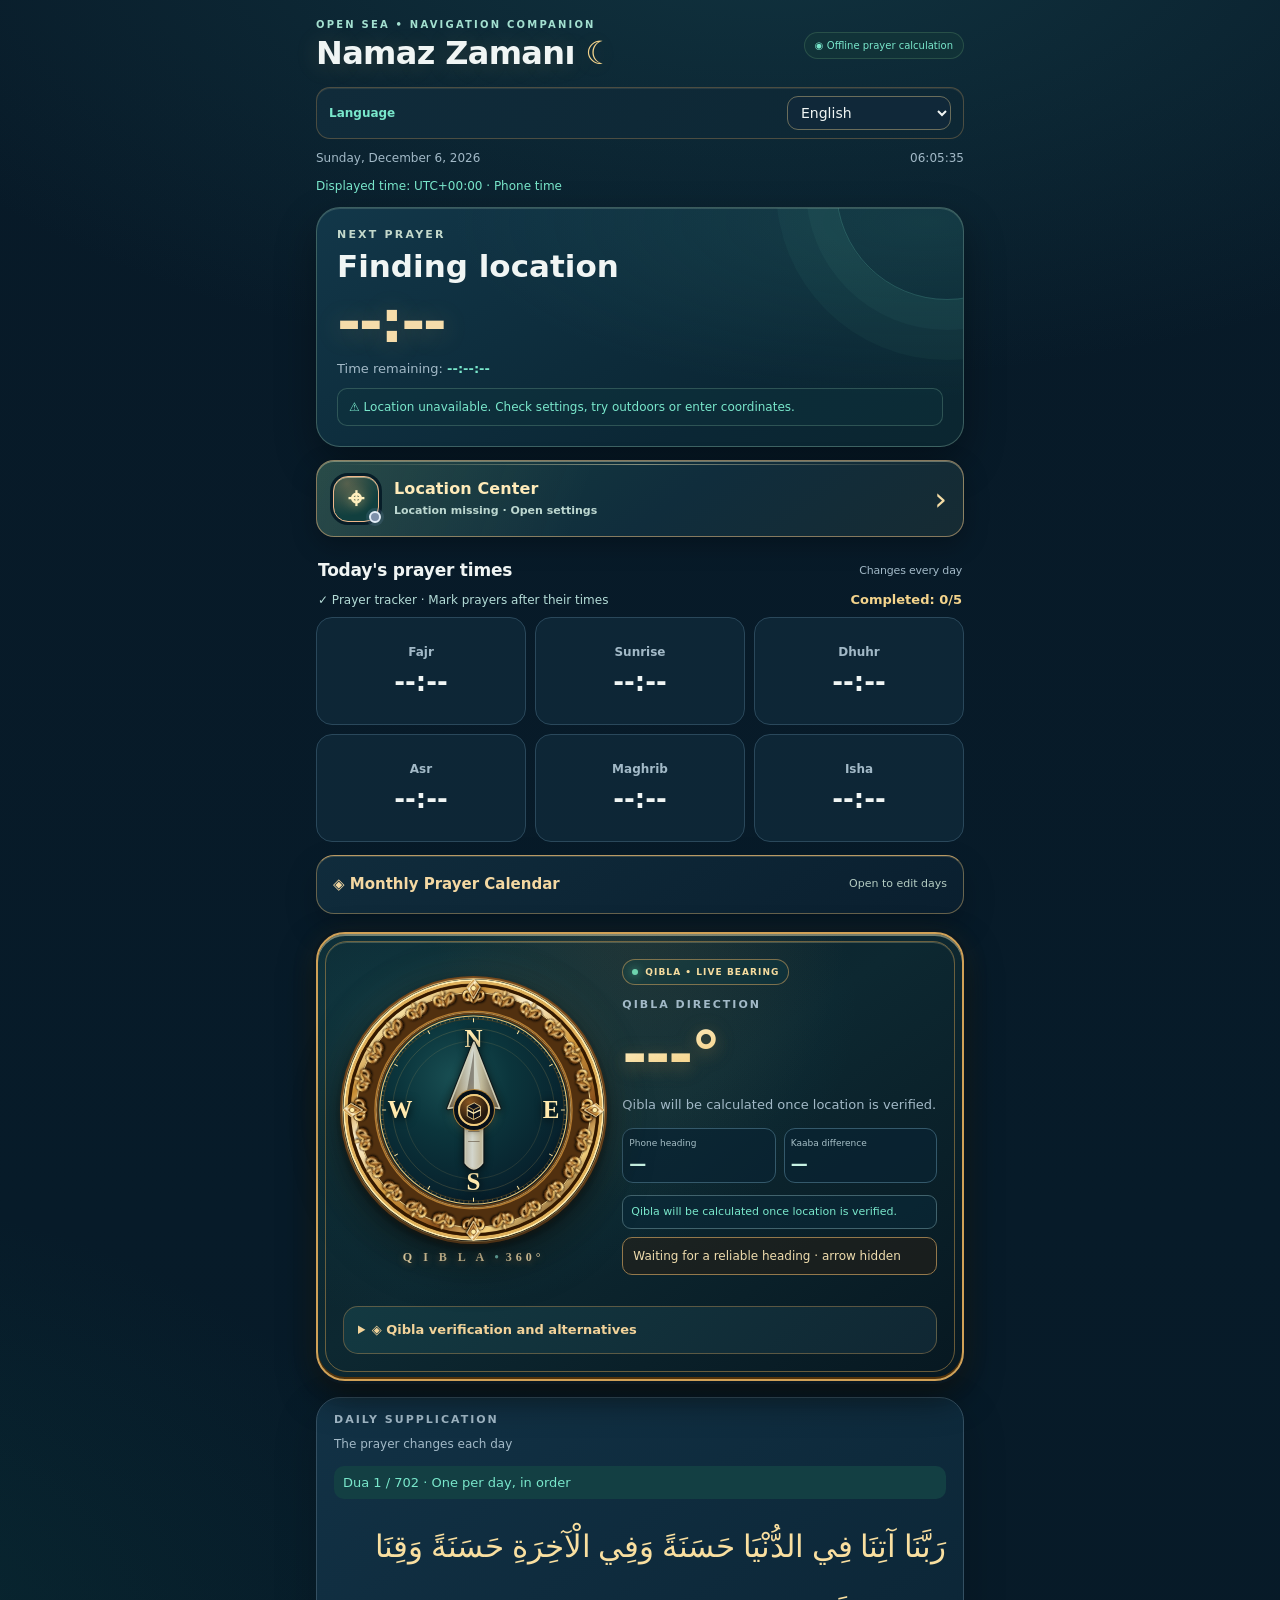
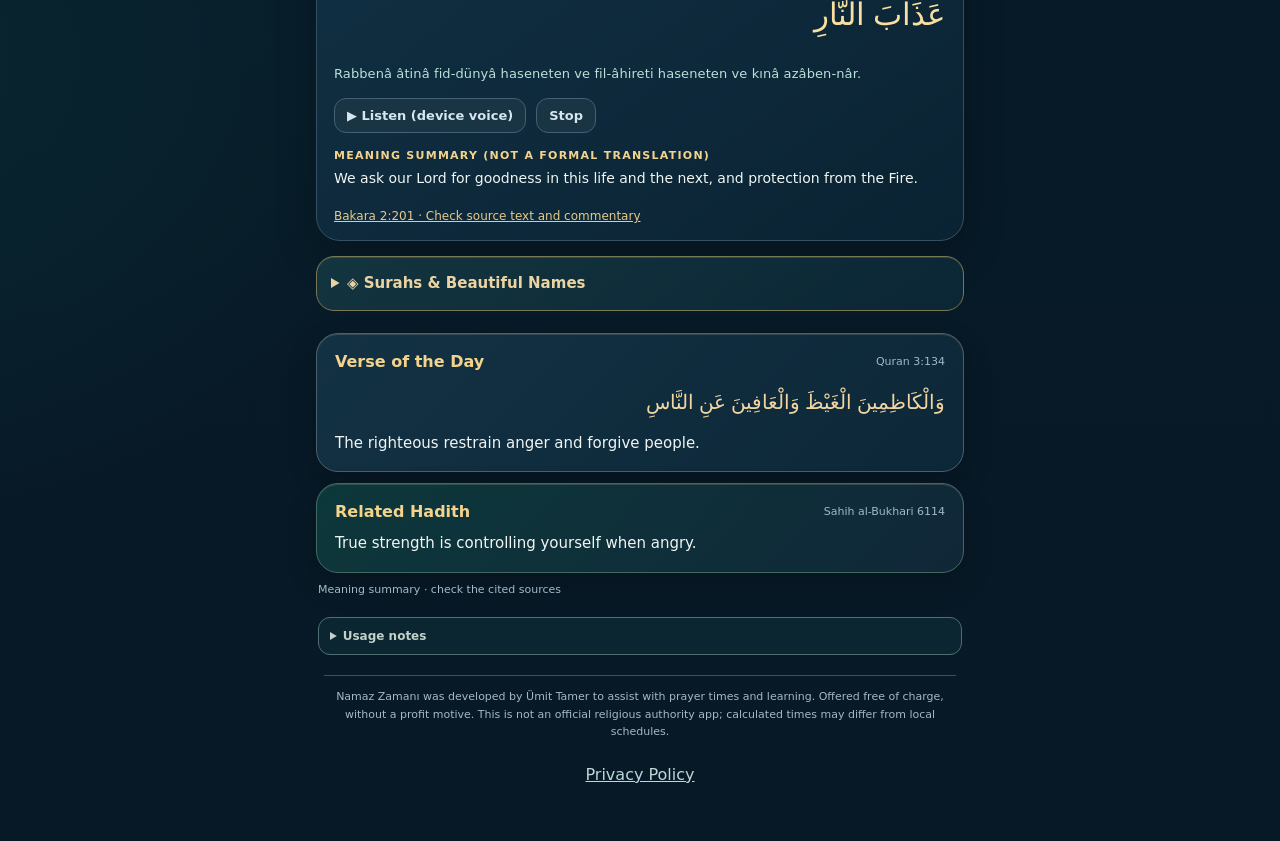
==== commit f19c7e8c: "Start Google and GPS automatically, show verified blue location, use stable APK signer" ====
--- a/app/src/main/assets/index.html
+++ b/app/src/main/assets/index.html
@@ -54,7 +54,7 @@
   <!-- Single premium entry point: every location control lives in the sheet. -->
   <section class="nz-location-entry" aria-label="Konum merkezi">
     <button type="button" id="nz-location-hub-open" class="nz-location-hub-launch" aria-haspopup="dialog" aria-controls="nz-location-hub" aria-expanded="false">
-      <span class="nz-location-hub-glyph" aria-hidden="true">⌖</span>
+      <span class="nz-location-hub-glyph" aria-hidden="true">⌖<span id="nz-location-blue-dot" class="nz-location-blue-dot" data-status="waiting"></span></span>
       <span class="nz-location-hub-launch-copy">
         <strong id="nz-location-hub-button-label">Konum Merkezi</strong>
         <small id="nz-location-hub-caption">Konum ve gemi saati ayarlarını yönet</small>
@@ -202,6 +202,10 @@
         <button type="button" id="nz-location-hub-close" class="nz-location-hub-close" aria-label="Konum Merkezini kapat">×</button>
       </div>
       <div class="nz-location-hub-body">
+        <div id="nz-location-live-indicator" class="nz-location-live-indicator" role="status" aria-live="polite">
+          <span class="nz-location-live-dot" id="nz-location-live-dot" data-status="waiting" aria-hidden="true"></span>
+          <span id="nz-location-live-text">Konum ölçümü bekleniyor...</span>
+        </div>
   <section id="location-rescue" class="location-rescue" aria-label="Konum bulma yardımcısı">
     <strong id="location-rescue-title">Konum bulunamadıysa</strong>
     <p id="location-rescue-message">Telefonun konum izinlerini kontrol et veya koordinat gir.</p>
@@ -986,7 +990,7 @@
    return {
      available:validLocation(),stale:locationIsStale(),
      manual:state.source==='manual',source:state.source,
-     accuracy:state.accuracy
+     fresh:locationFresh(),accuracy:state.accuracy
    };
  },
  prepareLocationSearch:function(){
@@ -1089,14 +1093,16 @@
     catch(e){$('compass-status').textContent=tr('denied');}
   });
   startCompass();
-  // If no location has ever been saved, reattempt offline satellite GPS
-  // at every app launch when precise permission is already available.
-  // No automatic Google/network requests and no repeated permission popup.
-  if(!hasCached){
-     state.gpsMessage='@noFix';updateLocationPanel();
-     if(window.GemiNative?.retryOfflineGpsWhenPermitted){
-       window.GemiNative.retryOfflineGpsWhenPermitted();
-     }else if(!window.GemiNative)startGPS('satellite');
+  // Same high-accuracy Google + GPS + network acquisition as map navigation.
+  // Runs automatically on launch if the user has no fresh GPS location.
+  // A user-fixed manual coordinate is never overridden without consent.
+  if(state.source!=='manual'&&(!hasCached||locationIsStale())){
+    state.gpsMessage='@googleSearching';updateLocationPanel();
+    if(window.GemiNative?.requestAutoLocation){
+      window.GemiNative.requestAutoLocation();
+    }else if(!window.GemiNative){
+      startGPS('network');
+    }
   }
   renderClock();setInterval(renderClock,1000);
   // Always refresh confidence/alignment expiry, including devices with no sensor.\n  setInterval(()=>{updateNeedle();renderCompassDiagnostics();},2000);
--- a/app/src/main/assets/premium_shell.css
+++ b/app/src/main/assets/premium_shell.css
@@ -155,3 +155,27 @@
 @media(max-width:380px){
  .nz-calendar-drawer>summary span{margin-left:0;flex-basis:100%;padding-left:22px}
 }
+
+/* v0.23: verified location blue dot. Not a map or synthetic coordinate. */
+.nz-location-hub-glyph{position:relative}
+.nz-location-blue-dot,.nz-location-live-dot{display:inline-block;width:13px;height:13px;
+ border-radius:50%;background:#8791a0;border:2px solid #d5ddec;
+ box-shadow:0 0 0 3px #6683a238;transition:background .15s;flex:none}
+.nz-location-blue-dot{position:absolute;bottom:-2px;right:-3px;width:12px;height:12px}
+.nz-location-live-dot{height:15px;width:15px}
+.nz-location-blue-dot[data-status=precise],.nz-location-live-dot[data-status=precise]{
+ background:#2588ff;border-color:#d4e8ff;box-shadow:0 0 0 5px #3c9bff45,0 0 13px #58acff}
+.nz-location-blue-dot[data-status=approx],.nz-location-live-dot[data-status=approx]{
+ background:#e6ae53;border-color:#ffeaca;box-shadow:0 0 0 4px #f5d1924a}
+.nz-location-blue-dot[data-status=manual],.nz-location-live-dot[data-status=manual]{
+ background:#43b69b;border-color:#d4f8eb}
+.nz-location-blue-dot[data-status=waiting],.nz-location-live-dot[data-status=waiting]{
+ background:#7d90a9;border-color:#e2edf7}
+.nz-location-live-indicator{display:flex;gap:12px;align-items:center;
+ color:#e6edf0;font-size:12px;line-height:1.5;margin:11px 0 7px;padding:13px;
+ border:1px solid #76909e80;border-radius:13px;background:#123849;
+ min-height:48px}
+@media(prefers-reduced-motion:no-preference){
+ .nz-location-live-dot[data-status=waiting]{animation:nz-pulse 1.8s ease-in-out infinite}
+ @keyframes nz-pulse{50%{box-shadow:0 0 0 9px #a0b1c724}}
+}
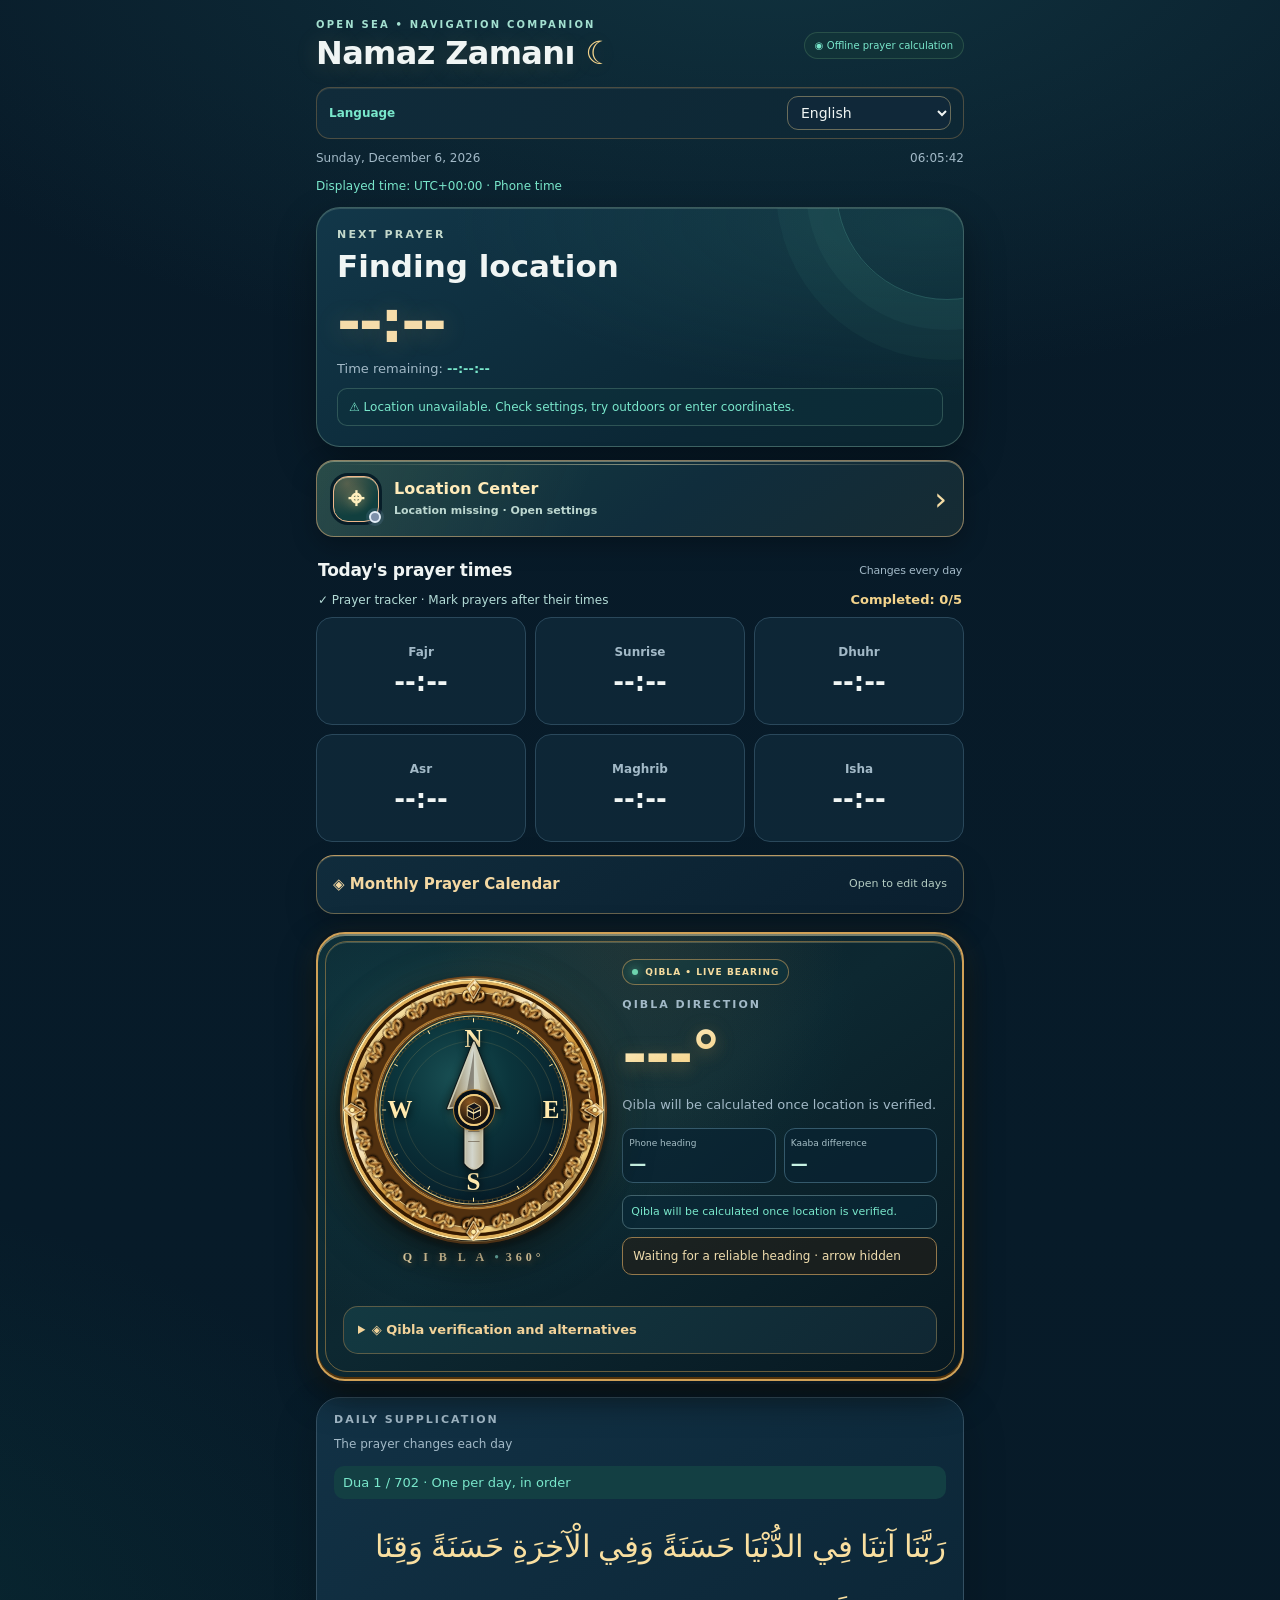
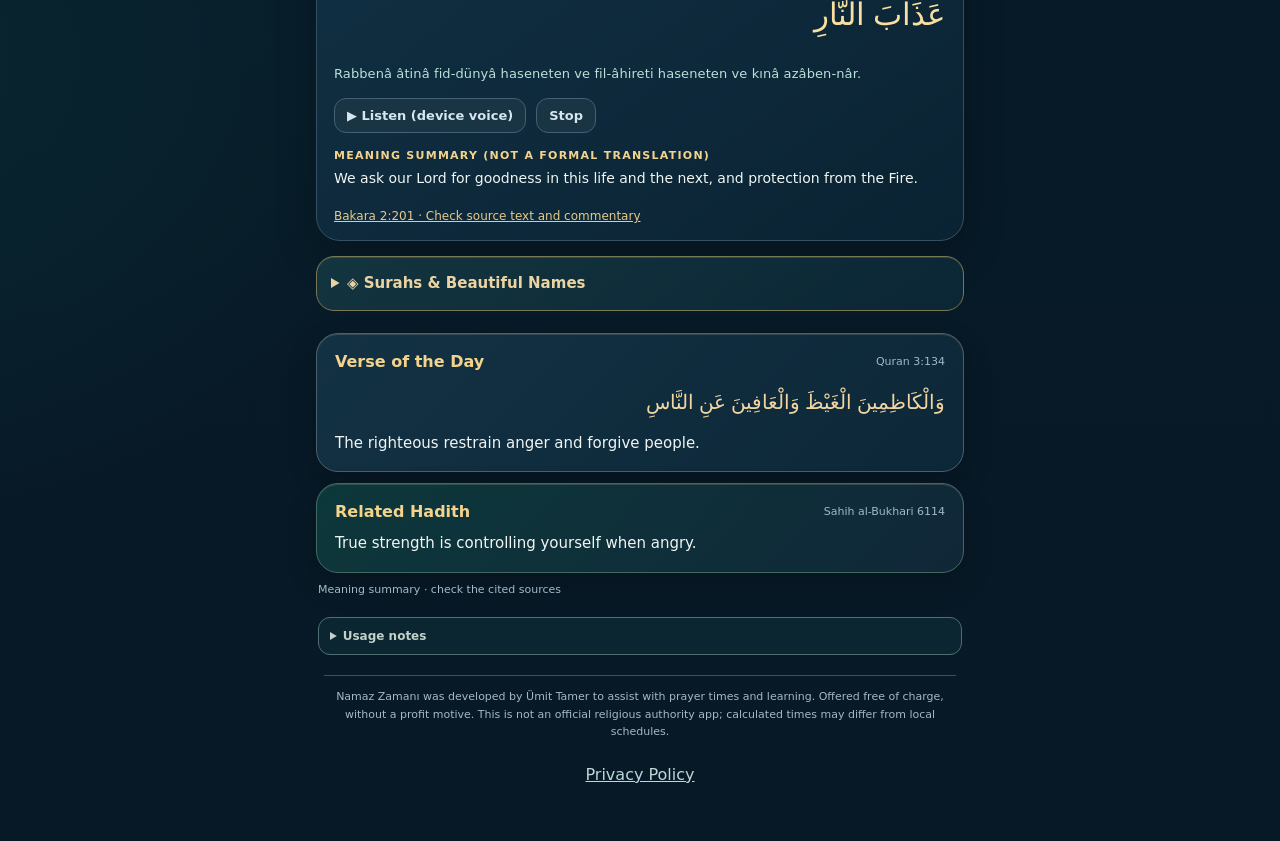
==== commit ac584dd5: "Restore Qibla arrow with safe sensor fallback and stable side-by-side installer" ====
--- a/app/src/main/assets/index.html
+++ b/app/src/main/assets/index.html
@@ -782,6 +782,45 @@
  shadowAlignment.relative=position.relative;shadowAlignment.shadowAz=position.shadowAzimuth;
  renderSunShadow();updateNeedle();return true;
 }
+const COMPASS_FALLBACK_TEXT={
+ tr:['Yaklaşık sensör yönü • kesin kıble olarak kullanma. Metal/mıknatıstan uzaklaş, kalibrasyonu tekrarla.',
+     'İki yön sensörü uyuşmuyor! Oku kıble için kullanma. Sensör raporunu kontrol et.',
+     'Kuzeye göre SABİT kıble açısı • telefonun baktığı yön bilinmiyor. Telefonu bu okla hizalama.'],
+ en:['Approximate sensor heading. Do not rely on this for Qibla. Move away from magnets and calibrate.',
+     'Two direction sensors disagree. Do not use this arrow for Qibla.',
+     'Fixed Qibla bearing relative to NORTH. Phone orientation unknown; do not align using this arrow.'],
+ ms:['Arah sensor anggaran. Jangan guna sebagai kiblat tepat; kalibrasi jauh dari logam.',
+     'Dua sensor tidak sepadan. Jangan guna anak panah untuk kiblat.',
+     'Sudut kiblat tetap dari UTARA. Arah telefon tidak diketahui.'],
+ id:['Arah sensor perkiraan. Jangan gunakan sebagai kiblat pasti; kalibrasi ulang.',
+     'Dua sensor berbeda. Jangan gunakan panah ini untuk kiblat.',
+     'Sudut kiblat tetap dari UTARA. Arah ponsel belum diketahui.'],
+ ar:['اتجاه تقريبي من الحساس؛ لا تستخدمه لتحديد القبلة دون تحقق.',
+     'حساسا الاتجاه مختلفان. لا تعتمد على السهم لتحديد القبلة.',
+     'زاوية القبلة بالنسبة إلى الشمال فقط؛ اتجاه الهاتف غير معروف.'],
+ ru:['Приблизительный курс датчика. Не используйте как точную киблу; откалибруйте.',
+     'Датчики направления расходятся. Не полагайтесь на стрелку.',
+     'Фиксированный азимут киблы от СЕВЕРА. Направление телефона неизвестно.'],
+ fr:['Direction approximative du capteur. Ne pas suivre comme qibla précise; recalibrez.',
+     'Les capteurs divergent. Ne vous fiez pas à la flèche.',
+     'Azimut fixe de qibla par rapport au NORD. Orientation du téléphone inconnue.'],
+ de:['Ungefähre Sensorrichtung. Nicht als genaue Qibla nutzen; neu kalibrieren.',
+     'Richtungssensoren widersprechen sich. Pfeil nicht für Qibla nutzen.',
+     'Fester Qibla-Winkel relativ zu NORD. Ausrichtung des Handys unbekannt.'],
+ es:['Orientación aproximada. No la uses como qibla exacta; calibra el sensor.',
+     'Los sensores no coinciden. No sigas la flecha para la qibla.',
+     'Rumbo fijo de qibla desde el NORTE. Orientación del móvil desconocida.'],
+ pt:['Rumo aproximado. Não o uses como qibla certa; calibra o sensor.',
+     'Os sensores discordam. Não uses a seta como qibla.',
+     'Rumo fixo da qibla desde NORTE. Orientação do telefone desconhecida.'],
+ az:['Təxmini sensor istiqaməti. Qiblə üçün dəqiq sayma; yenidən kalibr et.',
+     'İstiqamət sensorları fərqlidir. Bu oxla qibləyə yönəlmə.',
+     'ŞİMALA görə sabit qiblə bucağı; telefonun istiqaməti bilinmir.'],
+ ur:['سینسر کی تقریبی سمت؛ اسے قطعی قبلہ نہ سمجھیں۔ دوبارہ درست کریں۔',
+     'دونوں سینسر مختلف ہیں۔ تیر کو قبلہ کے لیے استعمال نہ کریں۔',
+     'شمال سے قبلہ کا مقررہ زاویہ؛ فون کا رخ نامعلوم ہے۔']
+};
+function compassFallbackWords(){return COMPASS_FALLBACK_TEXT[window.NamazI18n?.getLanguage?.()||'tr']||COMPASS_FALLBACK_TEXT.en;}
 function updateNeedle(){
  updateCompassLanguage();
  const q=compassQualityText();
@@ -795,8 +834,17 @@
  const trusted=hasLocation&&fresh&&state.headingTrusted&&Number.isFinite(h)&&!mismatch;
  const byShadow=shadowActive();
  const byManual=manualReferenceActive()&&!byShadow;
+ const approximate=hasLocation&&fresh&&Number.isFinite(h)&&!trusted&&!byShadow&&!byManual;
+ // Never erase the premium compass on a valid position. The north-reference
+ // arrow is STATIC and explicitly labelled, NOT a live phone orientation.
+ const northReference=hasLocation&&!fresh&&!byShadow&&!byManual;
  const needle=$('needle');
- if(needle)needle.classList.toggle('compass-unreliable',!trusted&&!byShadow&&!byManual);
+ if(needle){
+   needle.classList.toggle('compass-unreliable',!hasLocation);
+   needle.classList.toggle('compass-approximate',approximate);
+   needle.classList.toggle('compass-conflict',approximate&&mismatch);
+   needle.classList.toggle('compass-north-reference',northReference);
+ }
  if(!hasLocation){
    $('compass-status').textContent=tr('qiblaWaiting');
    $('bearing-note').textContent=tr('qiblaWaiting');
@@ -806,7 +854,10 @@
  const bearing=qibla(state.lat,state.lon);
  if(byShadow&&needle)needle.style.transform='rotate('+shadowAlignment.relative+'deg)';
  else if(byManual&&needle)needle.style.transform='rotate('+manualReference.relative+'deg)';
- else if(needle)needle.style.transform='rotate('+(trusted?wrap(bearing-h,360):0)+'deg)';
+ else if(needle){
+   const relative=fresh&&Number.isFinite(h)?wrap(bearing-h,360):bearing;
+   needle.style.transform='rotate('+relative+'deg)';
+ }
  $('bearing-note').textContent=tr('qiblaNorth');
  const displayHeading=$('pro-compass-heading'),difference=$('pro-compass-difference');
  if(byManual){
@@ -830,16 +881,18 @@
    return;
  }
  if(displayHeading)displayHeading.textContent=fresh&&Number.isFinite(h)?Math.round(h)+'°':'—';
- if(difference)difference.textContent=trusted?Math.round(Math.abs(wrap(bearing-h+180,360)-180))+'°':'—';
+ if(difference)difference.textContent=fresh&&Number.isFinite(h)?
+   (trusted?'':'≈')+Math.round(Math.abs(wrap(bearing-h+180,360)-180))+'°':'—';
  if(!fresh||!Number.isFinite(h)){
    $('compass-status').textContent=q.waiting;
-   if(quality)quality.textContent=q.notReady;
+   if(quality)quality.textContent=compassFallbackWords()[2];
    return;
  }
  const source=state.headingSource==='fused'?q.fused:q.fallback;
  if(!trusted){
    $('compass-status').textContent=mismatch?diagText().warning:q.calibrate;
-   if(quality)quality.textContent=source+' · '+q.notReady;
+   if(quality)quality.textContent=source+' · '+
+     (mismatch?compassFallbackWords()[1]:compassFallbackWords()[0]);
    return;
  }
  const diff=Math.abs(wrap(bearing-h+180,360)-180);
@@ -877,7 +930,7 @@
  const disagreement=fused&&android?
      Math.abs(wrap(fused.heading-android.heading+180,360)-180):null;
  const rows=[
-   ['App','Namaz Zamanı v0.19'],
+   ['App','Namaz Zamanı v0.24'],
    [q.target,diagnosticValue(target)],
    [q.fused,diagnosticValue(fused?.heading)],
    [q.android,diagnosticValue(android?.heading)],
@@ -888,7 +941,11 @@
    [q.roll,diagnosticValue(android?.roll)],
    [q.declination,diagnosticValue(android?.declination)],
    [q.active,state.headingSource||q.stale],
-   [q.status,!$('needle')?.classList.contains('compass-unreliable')?q.visible:q.hidden]
+   [q.status,
+    $('needle')?.classList.contains('compass-conflict')?'Çelişki (güvenilmez)':
+    $('needle')?.classList.contains('compass-approximate')?'Yaklaşık (güvenilmez)':
+    $('needle')?.classList.contains('compass-north-reference')?'Kuzey referansı (sabit)':
+    !$('needle')?.classList.contains('compass-unreliable')?q.visible:q.hidden]
  ];
  panel.replaceChildren();
  for(const [key,value] of rows){
--- a/app/src/main/assets/premium_shell.css
+++ b/app/src/main/assets/premium_shell.css
@@ -179,3 +179,15 @@
  .nz-location-live-dot[data-status=waiting]{animation:nz-pulse 1.8s ease-in-out infinite}
  @keyframes nz-pulse{50%{box-shadow:0 0 0 9px #a0b1c724}}
 }
+
+/* v0.24 compass: visible reference/estimated arrow, never claim verified
+   physical Qibla when heading sensors are unreliable or disagree. */
+.premium-dial.pro-dial .ornate-single-needle.compass-approximate{
+ opacity:.66!important;filter:sepia(.45) saturate(.9) drop-shadow(0 1px 5px #ffba5570);
+}
+.premium-dial.pro-dial .ornate-single-needle.compass-conflict{
+ opacity:.45!important;filter:sepia(.9) saturate(1.8) hue-rotate(-24deg);
+}
+.premium-dial.pro-dial .ornate-single-needle.compass-north-reference{
+ opacity:.4!important;filter:grayscale(.6) drop-shadow(0 2px 3px #ffffaa33);
+}
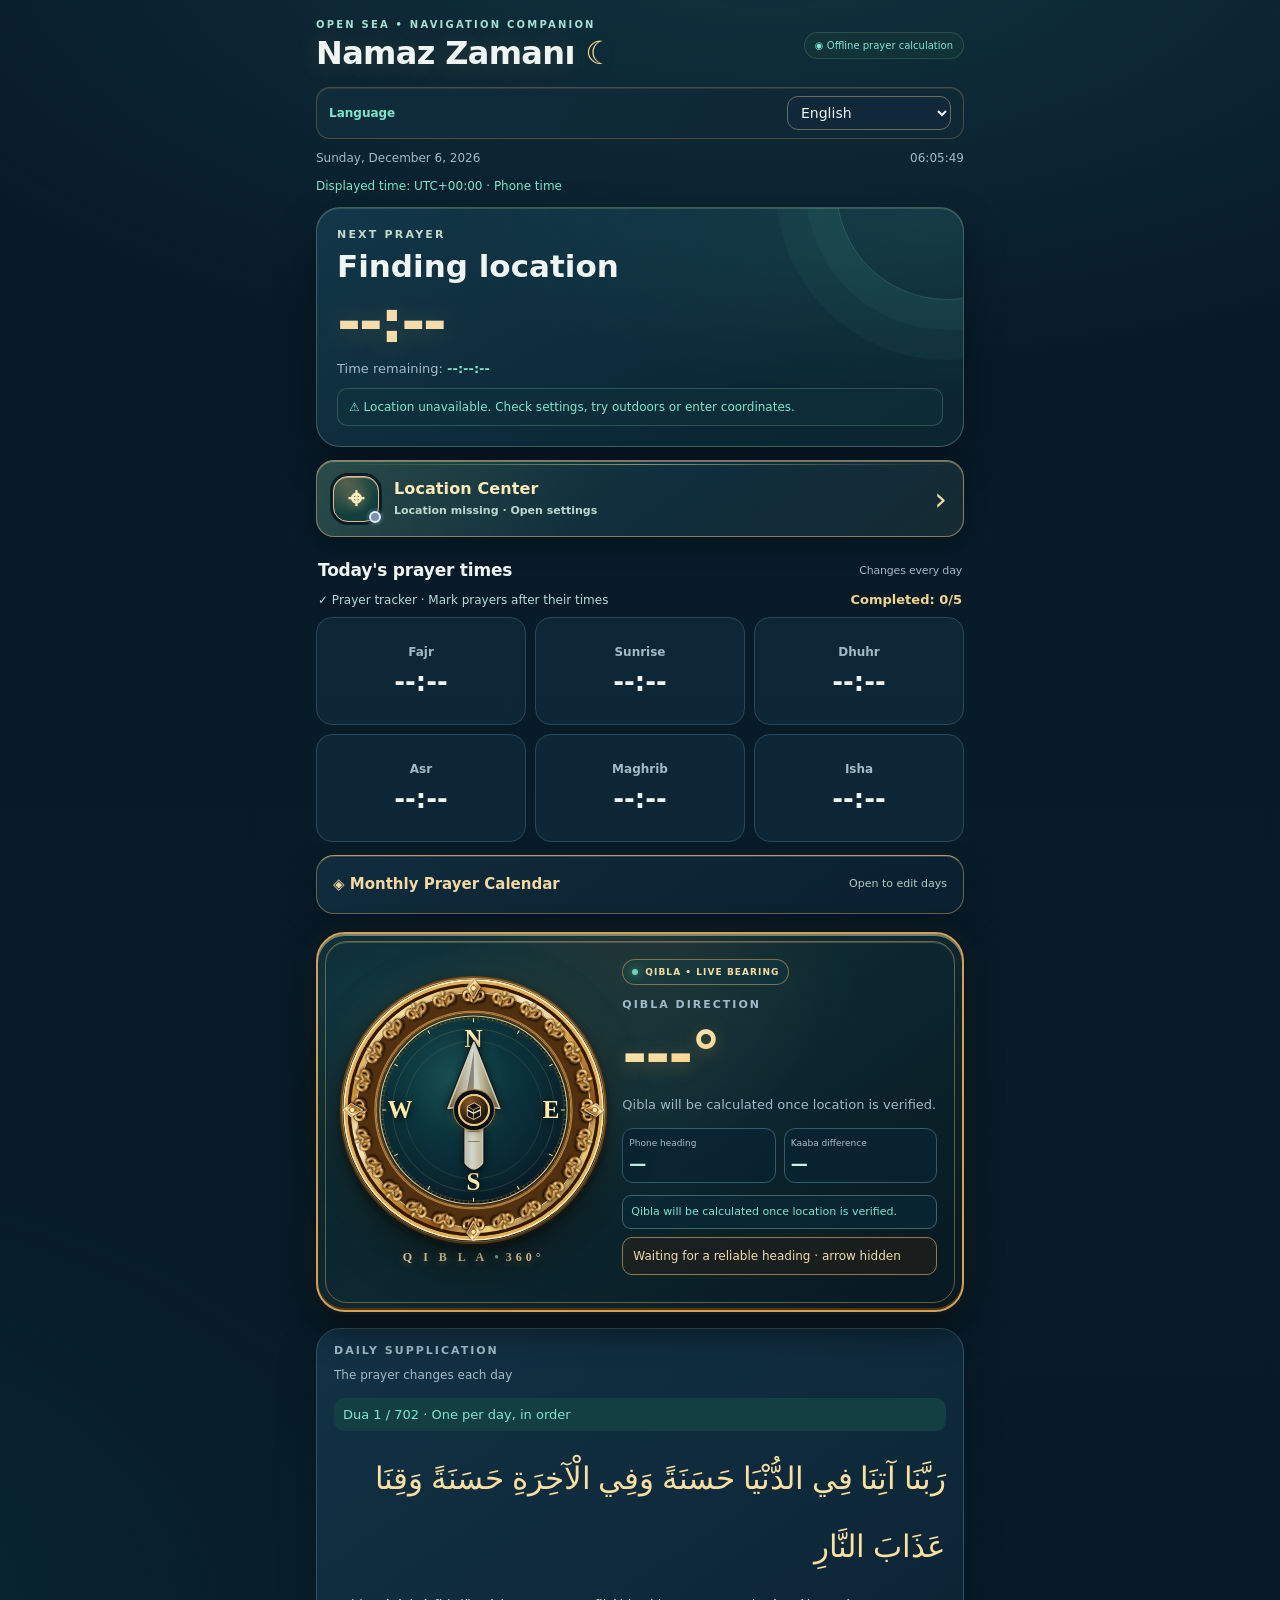
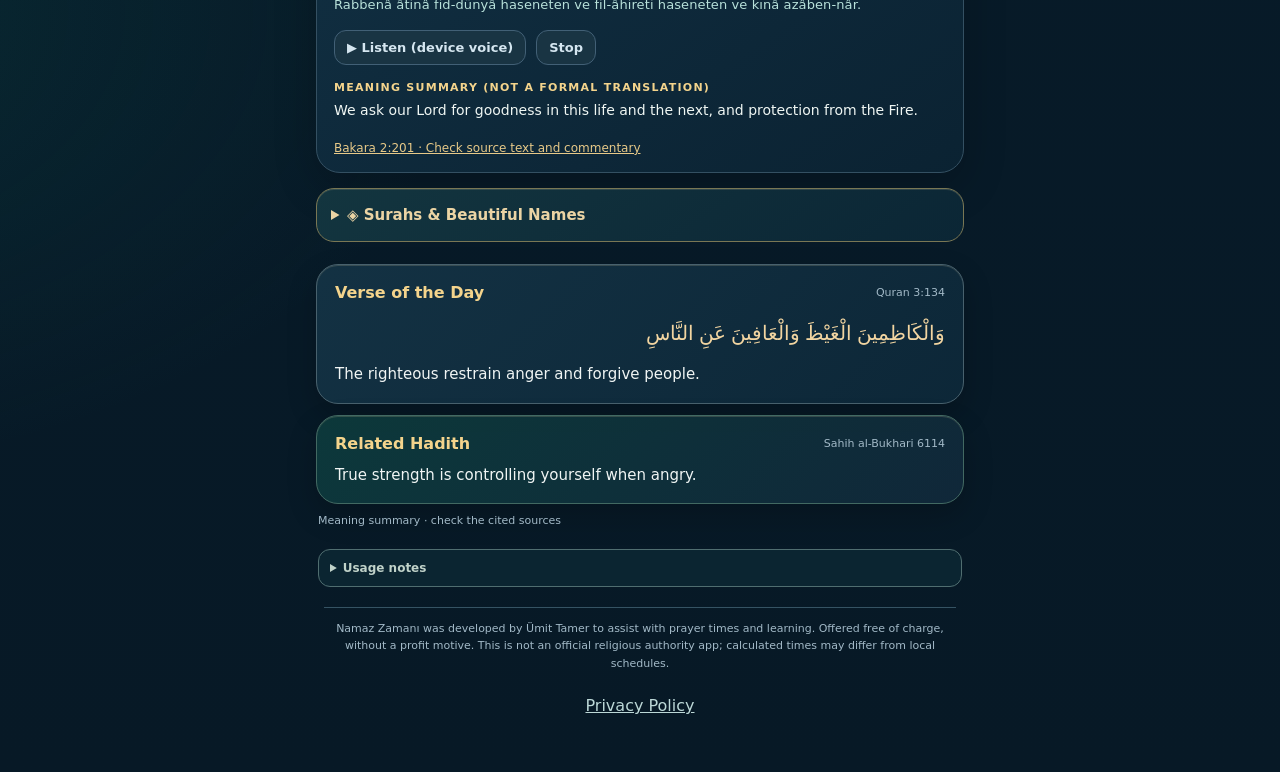
==== commit 59c27ee5: "Embed automatic Qibla checks and retire manual verification panels" ====
--- a/app/src/main/assets/index.html
+++ b/app/src/main/assets/index.html
@@ -129,7 +129,7 @@
       <div class="compass-quality" id="compass-quality" aria-live="polite">Sensör doğruluğu kontrol ediliyor…</div>
       <button id="compass-permission" class="secondary" style="display:none;margin-top:7px">Pusulayı etkinleştir</button>
     </div>
-      <details id="nz-compass-tools" class="nz-compass-tools">
+      <details id="nz-compass-tools" class="nz-compass-tools" hidden inert aria-hidden="true">
         <summary id="nz-compass-tools-label">◈ Kıble doğrulama ve alternatif yöntemler</summary>
         <p id="nz-compass-tools-hint">Pusula şüpheliyse gölge, gerçek kuzey veya bağımsız çevrim içi kontrolü kullan.</p>
       <details id="sun-shadow-method" class="sun-shadow-method">
@@ -202,6 +202,14 @@
         <button type="button" id="nz-location-hub-close" class="nz-location-hub-close" aria-label="Konum Merkezini kapat">×</button>
       </div>
       <div class="nz-location-hub-body">
+        <section class="nz-auto-qibla-privacy" aria-label="Automatic online Qibla verification consent">
+          <label class="nz-auto-qibla-label">
+            <input type="checkbox" id="nz-auto-qibla-online-consent"/>
+            <strong id="nz-auto-qibla-online-title">Otomatik internetli kıble denetimi</strong>
+          </label>
+          <p id="nz-auto-qibla-online-disclosure">Bu özellik açıkken güncel enlem ve boylamın AlAdhan ve MyQuran'a gönderilir.</p>
+          <small id="nz-auto-qibla-local-note">İnternetsiz doğrulama her zaman otomatik çalışır.</small>
+        </section>
         <div id="nz-location-live-indicator" class="nz-location-live-indicator" role="status" aria-live="polite">
           <span class="nz-location-live-dot" id="nz-location-live-dot" data-status="waiting" aria-hidden="true"></span>
           <span id="nz-location-live-text">Konum ölçümü bekleniyor...</span>
@@ -276,6 +284,7 @@
 <script src="prayer_tracker.js"></script>
 <script src="sun_qibla.js"></script>
 <script src="manual_qibla.js"></script>
+<script src="auto_qibla.js"></script>
 <script>
 'use strict';
 // This file intentionally has NO network calls, external imports, or remote dependencies.
@@ -413,6 +422,7 @@
   // Prayer times depend on local coordinates and time only, never on the
   // availability of network/GPS updates after a fix.
   state.calcKey='';renderAll();
+  maybeAutoVerifyQibla();
 }
 
 function updateHeroLocation(){
@@ -631,12 +641,28 @@
  renderQiblaOnline();
  window.GemiNative.verifyQiblaOnline(lat,lon);
 }
+function maybeAutoVerifyQibla(){
+ const auto=window.NamazAutoQibla;
+ // No sharing on first install, no sharing without a live accurate GPS fix.
+ // These HTTPS calls run while app is visible, not as an OS background task.
+ if(!auto?.permitted?.()||document.hidden||!window.GemiNative?.verifyQiblaOnline||
+    !locationFresh()||state.manual||!Number.isFinite(state.accuracy)||
+    state.accuracy<=0||state.accuracy>2500||qiblaOnlineState.waiting)return false;
+ const geometry=auto.audit(state.lat,state.lon,qibla(state.lat,state.lon));
+ if(!geometry.passed||!auto.due(state.lat,state.lon))return false;
+ // Save the attempt BEFORE the requests to prevent repeated app-start requests
+ // when the ship has limited mobile data or an endpoint times out.
+ auto.markAttempt(state.lat,state.lon);
+ requestOnlineQibla();
+ return true;
+}
 function nativeQiblaOnlineResult(complete,a,b,message,latitude,longitude){
  qiblaOnlineState.waiting=false;
  const normalized=x=>Number.isFinite(x)&&x>=0&&x<360?x:null;
  qiblaOnlineState.checked={a:normalized(a),b:normalized(b),message:String(message||''),
   lat:latitude,lon:longitude,time:Date.now(),complete:complete===true};
  renderQiblaOnline();
+ updateNeedle(); // online disagreement changes the arrow's confidence, not its bearing
 }
 // Sources: official AlAdhan Qibla API, and MyQuran Qibla v3.
 // Independent calculations check geodesic bearing only, NOT device heading.
@@ -831,7 +857,17 @@
  const h=state.heading;
  const fresh=state.headingUpdatedAt>0&&Date.now()-state.headingUpdatedAt<7500;
  const mismatch=compassHeadingDisagreement();
- const trusted=hasLocation&&fresh&&state.headingTrusted&&Number.isFinite(h)&&!mismatch;
+ const geometry=hasLocation&&window.NamazAutoQibla?
+   window.NamazAutoQibla.audit(state.lat,state.lon,qibla(state.lat,state.lon)):null;
+ const geometryConflict=!!(geometry&&geometry.available&&!geometry.passed);
+ const online=qiblaOnlineState.checked;
+ const onlineComplete=online&&qiblaOnlineCoordinatesMatch(online)&&online.a!==null&&online.b!==null;
+ const onlineGap=onlineComplete?Math.abs(wrap(online.a-online.b+180,360)-180):null;
+ const onlineMismatch=!!(onlineComplete&&(onlineGap>1.0||
+   Math.abs(wrap(online.a-qibla(state.lat,state.lon)+180,360)-180)>1.5||
+   Math.abs(wrap(online.b-qibla(state.lat,state.lon)+180,360)-180)>1.5));
+ const autoConflict=geometryConflict||onlineMismatch;
+ const trusted=hasLocation&&fresh&&state.headingTrusted&&Number.isFinite(h)&&!mismatch&&!autoConflict;
  const byShadow=shadowActive();
  const byManual=manualReferenceActive()&&!byShadow;
  const approximate=hasLocation&&fresh&&Number.isFinite(h)&&!trusted&&!byShadow&&!byManual;
@@ -842,7 +878,7 @@
  if(needle){
    needle.classList.toggle('compass-unreliable',!hasLocation);
    needle.classList.toggle('compass-approximate',approximate);
-   needle.classList.toggle('compass-conflict',approximate&&mismatch);
+   needle.classList.toggle('compass-conflict',approximate&&(mismatch||autoConflict));
    needle.classList.toggle('compass-north-reference',northReference);
  }
  if(!hasLocation){
@@ -890,9 +926,9 @@
  }
  const source=state.headingSource==='fused'?q.fused:q.fallback;
  if(!trusted){
-   $('compass-status').textContent=mismatch?diagText().warning:q.calibrate;
+   $('compass-status').textContent=(mismatch||autoConflict)?diagText().warning:q.calibrate;
    if(quality)quality.textContent=source+' · '+
-     (mismatch?compassFallbackWords()[1]:compassFallbackWords()[0]);
+     ((mismatch||autoConflict)?compassFallbackWords()[1]:compassFallbackWords()[0]);
    return;
  }
  const diff=Math.abs(wrap(bearing-h+180,360)-180);
@@ -917,7 +953,10 @@
  return Number.isFinite(v)?Number(v).toFixed(1)+unit:'—';
 }
 function renderCompassDiagnostics(){
- const panel=$('compass-diagnostics-data');if(!panel)return;
+ const panel=$('compass-diagnostics-data');
+ // Sensor comparisons still run on every update, but never repaint the
+ // retired diagnostic panel while it is embedded and invisible.
+ if(!panel||$('nz-compass-tools')?.hidden)return;
  const q=diagText(),title=$('compass-diagnostics-title'),copy=$('compass-diagnostics-copy');
  if(title)title.textContent=q.title;
  if(copy)copy.textContent=q.copy;
@@ -930,7 +969,7 @@
  const disagreement=fused&&android?
      Math.abs(wrap(fused.heading-android.heading+180,360)-180):null;
  const rows=[
-   ['App','Namaz Zamanı v0.24'],
+   ['App','Namaz Zamanı v0.25'],
    [q.target,diagnosticValue(target)],
    [q.fused,diagnosticValue(fused?.heading)],
    [q.android,diagnosticValue(android?.heading)],
@@ -1043,6 +1082,7 @@
 function renderAll(){refreshCalculations(new Date());updateLocationPanel();renderClock();updateNeedle();renderSunShadow();renderManualReference();renderQiblaOnline();}
 window.NamazApp={
  activeDayKey:function(){return localDateKey(displayDateParts(new Date()));},
+ runAutoQiblaCheck:maybeAutoVerifyQibla,
  locationHubStatus:function(){
    return {
      available:validLocation(),stale:locationIsStale(),
@@ -1153,6 +1193,9 @@
   // Same high-accuracy Google + GPS + network acquisition as map navigation.
   // Runs automatically on launch if the user has no fresh GPS location.
   // A user-fixed manual coordinate is never overridden without consent.
+  // Restore permission; optional online check never runs without a fresh
+  // accepted GPS fix and affirmative consent.
+  window.NamazAutoQibla?.render?.();
   if(state.source!=='manual'&&(!hasCached||locationIsStale())){
     state.gpsMessage='@googleSearching';updateLocationPanel();
     if(window.GemiNative?.requestAutoLocation){
@@ -1164,12 +1207,12 @@
   renderClock();setInterval(renderClock,1000);
   // Always refresh confidence/alignment expiry, including devices with no sensor.\n  setInterval(()=>{updateNeedle();renderCompassDiagnostics();},2000);
   renderSunShadow();renderManualReference();renderQiblaOnline();
-  setInterval(()=>{renderSunShadow();renderManualReference();updateNeedle();},30000);
+  setInterval(()=>{updateNeedle();maybeAutoVerifyQibla();},30000);
   setInterval(updateLocationPanel,30000);
   document.addEventListener('visibilitychange',()=>{
-    if(!document.hidden){renderAll();renderCompassDiagnostics();window.NamazPrayerTracker?.render?.();}
+    if(!document.hidden){renderAll();renderCompassDiagnostics();window.NamazPrayerTracker?.render?.();maybeAutoVerifyQibla();}
   });
-  window.addEventListener('pageshow',()=>renderAll());
+  window.addEventListener('pageshow',()=>{renderAll();maybeAutoVerifyQibla();});
 }
 init();
 </script>
--- a/app/src/main/assets/premium_shell.css
+++ b/app/src/main/assets/premium_shell.css
@@ -191,3 +191,14 @@
 .premium-dial.pro-dial .ornate-single-needle.compass-north-reference{
  opacity:.4!important;filter:grayscale(.6) drop-shadow(0 2px 3px #ffffaa33);
 }
+
+/* v0.25: fully embedded Qibla methods, none of their manual panels are visible. */
+#nz-compass-tools[hidden],#nz-compass-tools{display:none!important}
+.nz-auto-qibla-privacy{margin:12px 0 7px;border:1px solid #a38b606f;
+ border-radius:15px;background:linear-gradient(142deg,#123942,#102b35);
+ padding:12px 13px;color:#e5e9d7}
+.nz-auto-qibla-label{display:flex;align-items:center;gap:10px;line-height:1.4}
+.nz-auto-qibla-label input{flex:none;accent-color:#6ed4bc;width:19px;height:19px}
+.nz-auto-qibla-label strong{font-size:13px;color:#f9dfad}
+.nz-auto-qibla-privacy p{color:#bdd8d0;font-size:11px;line-height:1.5;margin:10px 0 7px}
+.nz-auto-qibla-privacy small{display:block;color:#8ac5bd;font-size:10px;line-height:1.45}
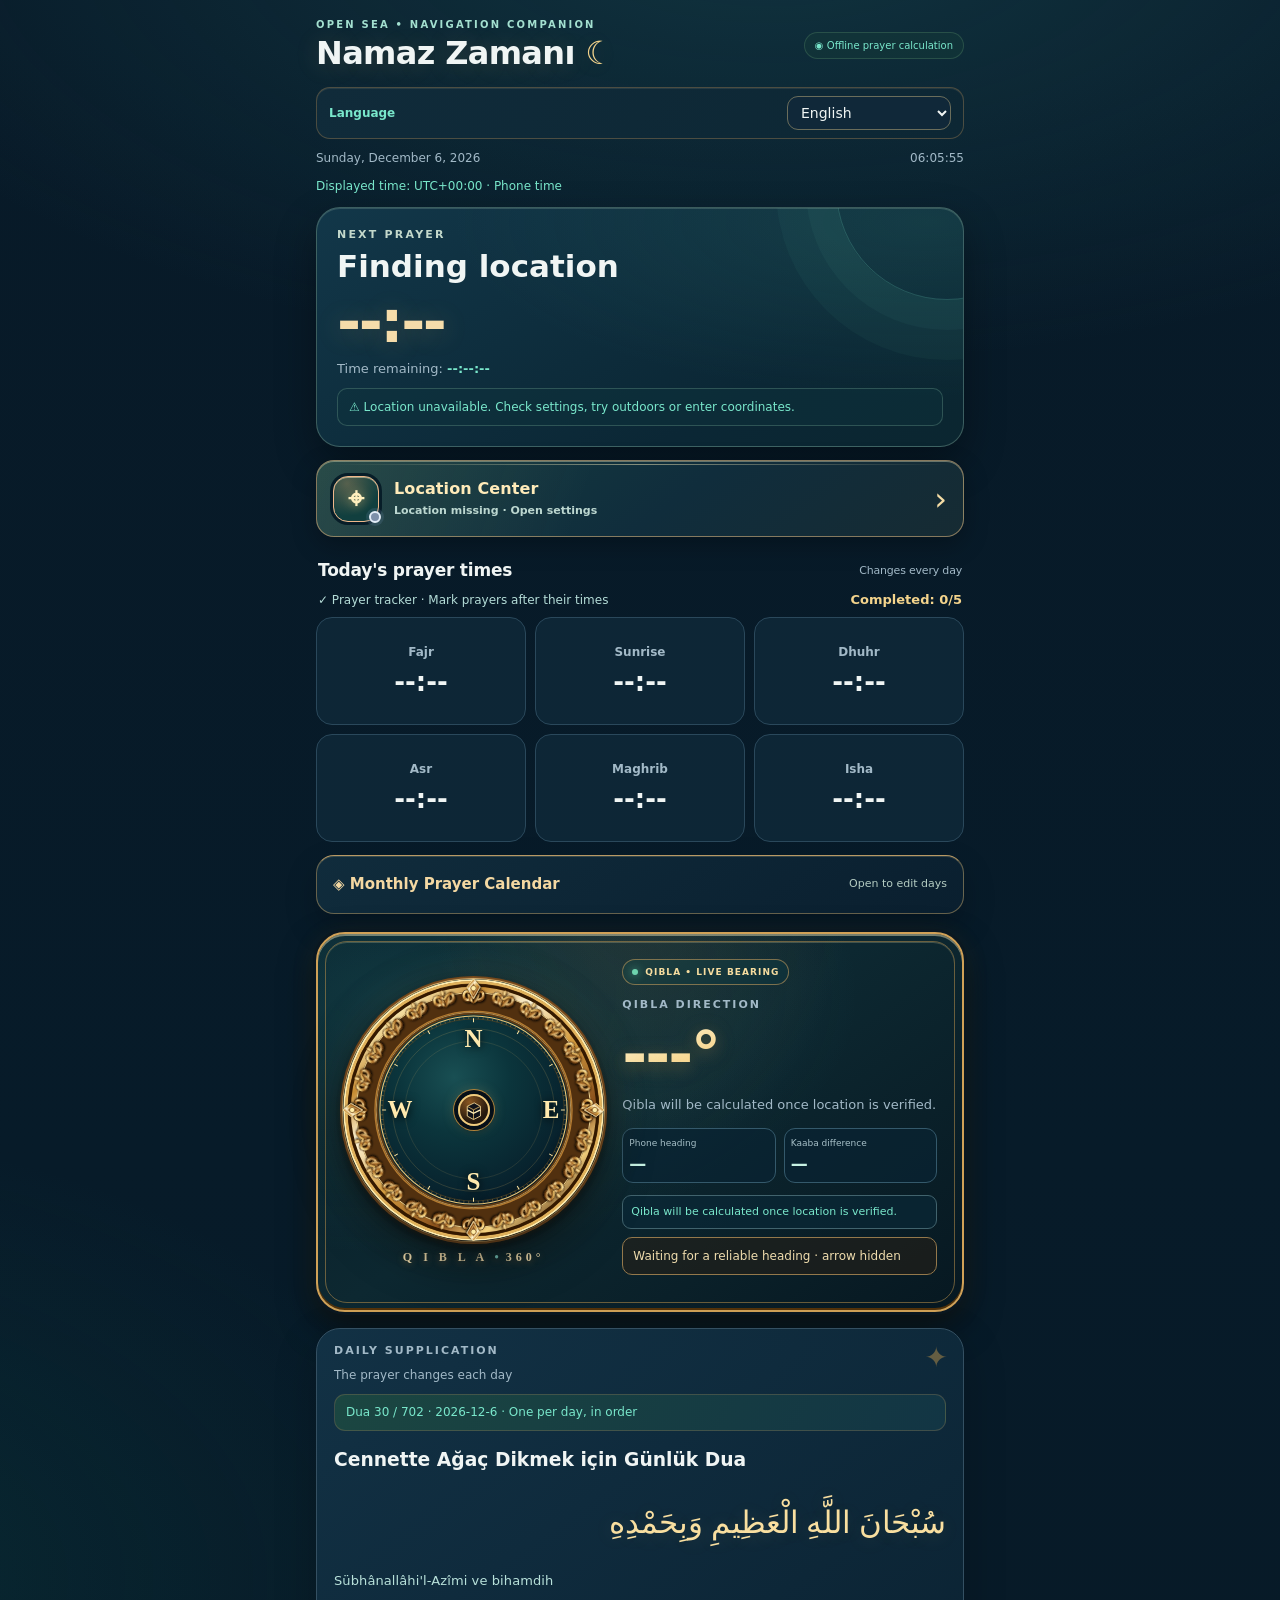
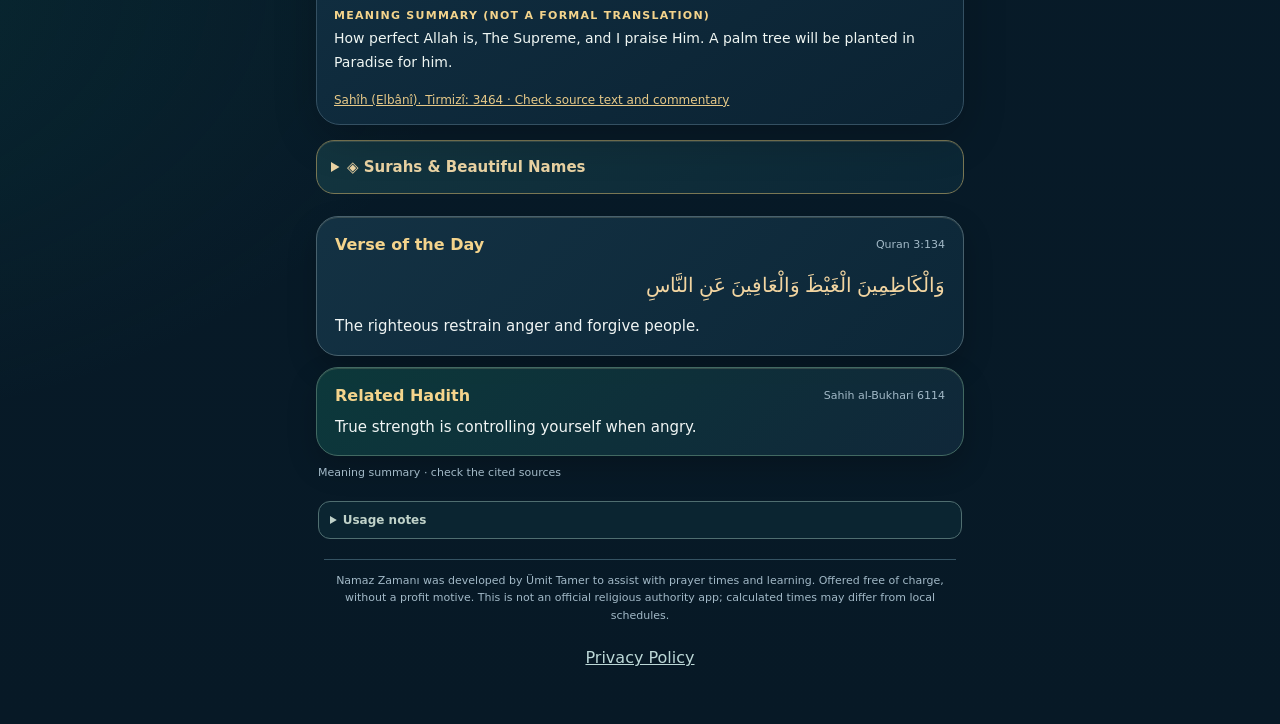
==== commit 53453261: "Fix daily dua rollover and expand rotating prayer surahs without dua audio" ====
--- a/app/src/main/assets/index.html
+++ b/app/src/main/assets/index.html
@@ -278,6 +278,7 @@
 <script src="location_diagnostics.js"></script>
 <script src="location_hub.js"></script>
 <script src="daily_dua_library.js"></script>
+<script src="surah_extended.js"></script>
 <script src="learning_content.js"></script>
 <script src="esma_i18n.js"></script>
 <script src="learning_ui.js"></script>
@@ -969,7 +970,7 @@
  const disagreement=fused&&android?
      Math.abs(wrap(fused.heading-android.heading+180,360)-180):null;
  const rows=[
-   ['App','Namaz Zamanı v0.25'],
+   ['App','Namaz Zamanı v0.26'],
    [q.target,diagnosticValue(target)],
    [q.fused,diagnosticValue(fused?.heading)],
    [q.android,diagnosticValue(android?.heading)],
--- a/app/src/main/assets/learning_styles.css
+++ b/app/src/main/assets/learning_styles.css
@@ -270,25 +270,10 @@
  .ornate-compass-dial .tick{font-size:17px!important}
 }
 @media (prefers-reduced-motion:reduce){.ornate-single-needle{transition:none!important}}
-/* Safety: a compass needle is visible once coordinates exist, but NEVER claimed to
-   be oriented to the device until a sensor or physical reference is verified.
-   Untrusted heading shows a pale north-up MAP bearing, not live Qibla. */
-.premium-dial.pro-dial .needle-wrap.ornate-single-needle.compass-unreliable{
- opacity:.84!important;pointer-events:none!important;
- filter:saturate(.4) drop-shadow(0 1px 4px #000b);
- transition:transform .35s ease-out,opacity .2s ease
-}
-.premium-dial.pro-dial .needle-wrap.ornate-single-needle.compass-no-location{
- opacity:0!important;pointer-events:none!important
-}
-.ornate-single-needle:not(.compass-unreliable):not(.compass-no-location){
- opacity:1;transition:transform .38s cubic-bezier(.22,.7,.2,1),opacity .2s ease
-}
-.compass-arrow-mode{
- font-size:11px;line-height:1.5;text-align:center;font-weight:650;
- max-width:340px;margin:4px auto 0;padding:8px 10px;color:#f3dfb1;
- background:#102d35;border:1px solid #b18b5c88;border-radius:10px
-}
+/* Compass truthfulness: never display a confident Qibla needle from uncalibrated heading. */
+.ornate-single-needle.compass-unreliable,
+.needle-wrap.compass-unreliable{opacity:0!important;pointer-events:none!important;transition:opacity .22s ease}
+.ornate-single-needle:not(.compass-unreliable){opacity:1;transition:transform .38s cubic-bezier(.22,.7,.2,1),opacity .2s ease}
 .compass-quality{margin:8px 0 10px;font-size:12px;line-height:1.5;color:#efdcad;border:1px solid #94784b;background:#271f178c;border-radius:10px;padding:9px 10px}
 #compass-calibrate{border:1px solid #b28a52;color:#f1da9b;background:linear-gradient(145deg,#24434b,#122835);font-weight:750;margin:5px auto;display:inline-block}
 .compass-calibration-guide{border:1px solid #a88452;background:linear-gradient(155deg,#15393b,#1a252e);border-radius:13px;padding:12px 14px;margin:9px 0 0;font-size:12px;line-height:1.65;color:#f3e9c8}
@@ -433,9 +418,11 @@
  padding:10px;background:#5641273d}
 #nz-location-diagnostic-copy-status{display:block;color:#a9e0bc;font-size:11px}
 
-/* Approximate live orientation: magnetic fallback is moving but not calibrated. */
-.premium-dial.pro-dial .needle-wrap.ornate-single-needle.compass-approximate{
- opacity:.96!important;
- filter:saturate(.55) drop-shadow(0 0 4px #eda969);
- transition:transform .22s ease-out;
-}
+/* v0.26: pure visual prayer card; rolling daily surah */
+#nz-dua-learning{position:relative;overflow:hidden}
+#nz-dua-learning::after{content:"✦";position:absolute;right:15px;top:12px;
+ color:#b9914980;font-size:28px;pointer-events:none}
+.nz-dua-progress,.nz-surah-daily-progress{display:block;margin:9px 0 12px;
+ border:1px solid #8c77555e;background:linear-gradient(120deg,#1b4641,#123544);
+ padding:9px 11px;border-radius:11px;white-space:normal;font-size:12px;line-height:1.4}
+#nz-dua-learning .nz-dua-arabic{text-shadow:0 2px 20px #f1c37528}
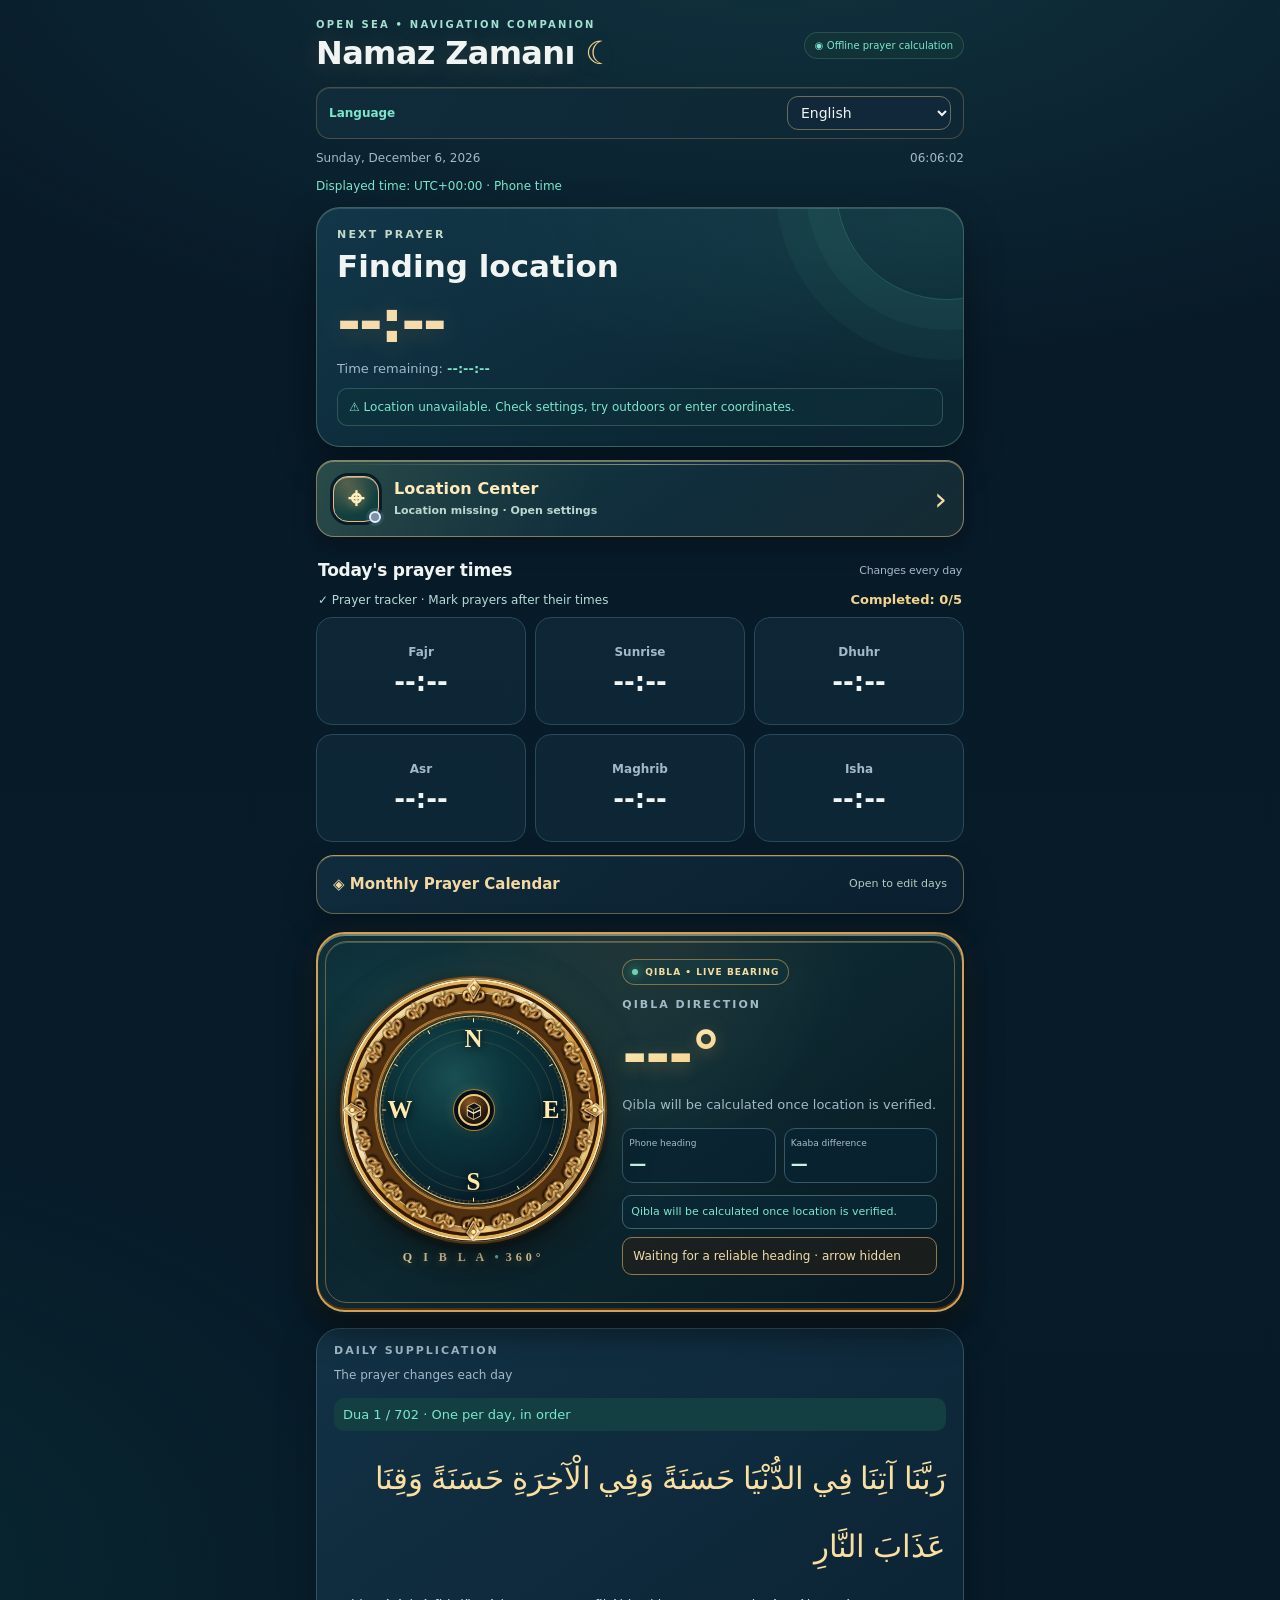
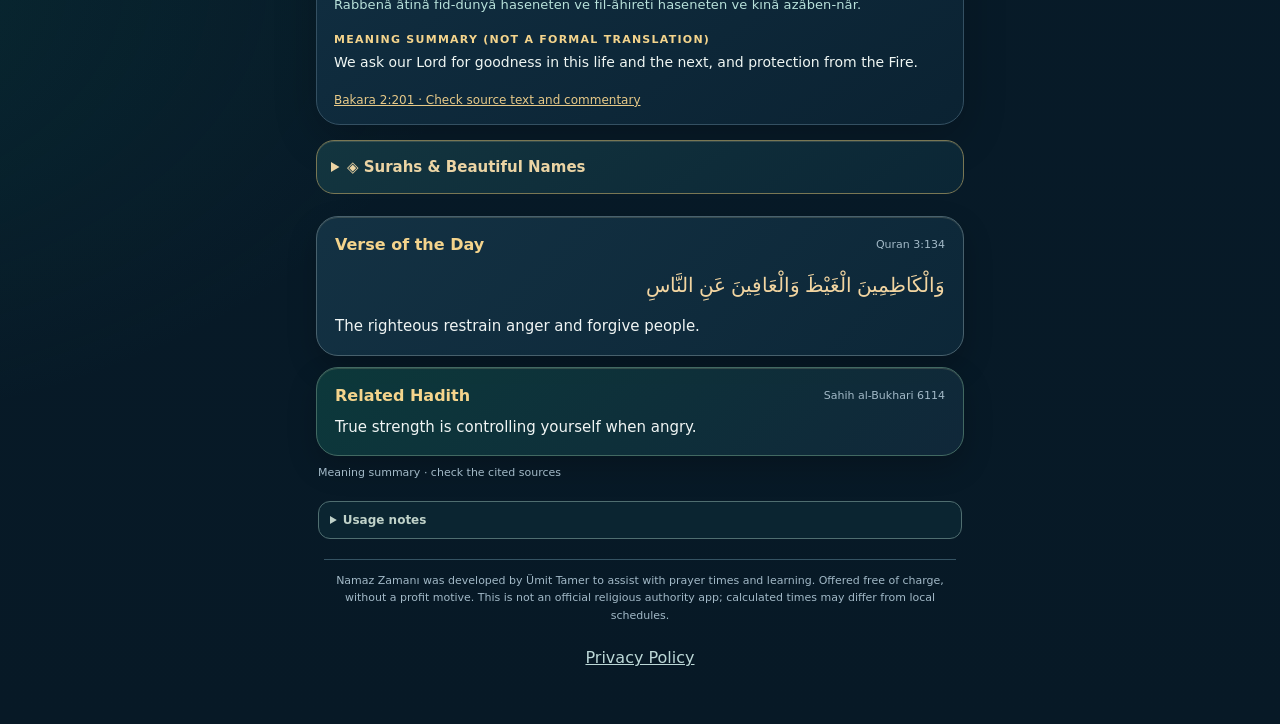
==== commit b5c2565f: "Fix daily dua refresh and rotate 18 offline surahs without dua TTS" ====
--- a/app/src/main/assets/index.html
+++ b/app/src/main/assets/index.html
@@ -278,7 +278,7 @@
 <script src="location_diagnostics.js"></script>
 <script src="location_hub.js"></script>
 <script src="daily_dua_library.js"></script>
-<script src="surah_extended.js"></script>
+<script src="extra_surahs.js"></script>
 <script src="learning_content.js"></script>
 <script src="esma_i18n.js"></script>
 <script src="learning_ui.js"></script>
@@ -970,7 +970,7 @@
  const disagreement=fused&&android?
      Math.abs(wrap(fused.heading-android.heading+180,360)-180):null;
  const rows=[
-   ['App','Namaz Zamanı v0.26'],
+   ['App','Namaz Zamanı v0.25'],
    [q.target,diagnosticValue(target)],
    [q.fused,diagnosticValue(fused?.heading)],
    [q.android,diagnosticValue(android?.heading)],
--- a/app/src/main/assets/learning_styles.css
+++ b/app/src/main/assets/learning_styles.css
@@ -417,12 +417,3 @@
 #nz-location-diagnostic-hint{color:#f9cf9a;border:1px solid #d2a65e70;border-radius:9px;
  padding:10px;background:#5641273d}
 #nz-location-diagnostic-copy-status{display:block;color:#a9e0bc;font-size:11px}
-
-/* v0.26: pure visual prayer card; rolling daily surah */
-#nz-dua-learning{position:relative;overflow:hidden}
-#nz-dua-learning::after{content:"✦";position:absolute;right:15px;top:12px;
- color:#b9914980;font-size:28px;pointer-events:none}
-.nz-dua-progress,.nz-surah-daily-progress{display:block;margin:9px 0 12px;
- border:1px solid #8c77555e;background:linear-gradient(120deg,#1b4641,#123544);
- padding:9px 11px;border-radius:11px;white-space:normal;font-size:12px;line-height:1.4}
-#nz-dua-learning .nz-dua-arabic{text-shadow:0 2px 20px #f1c37528}
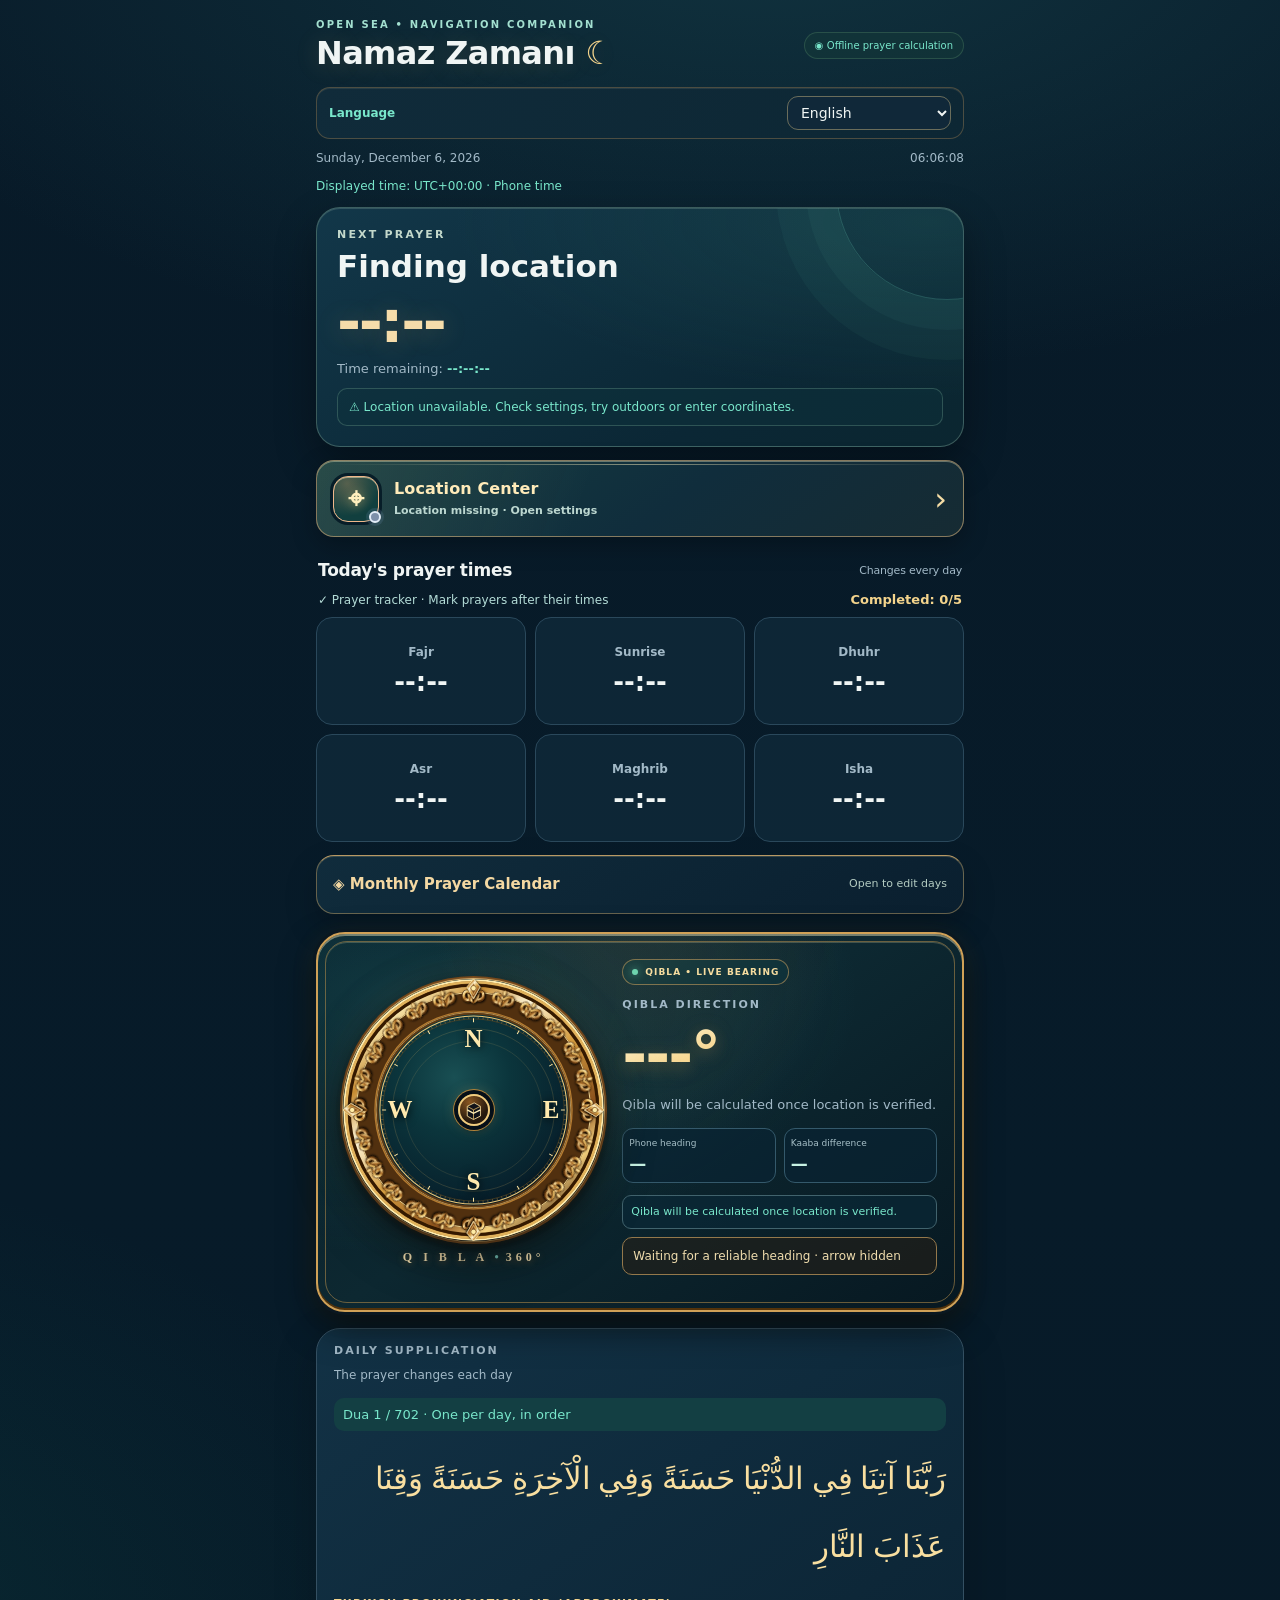
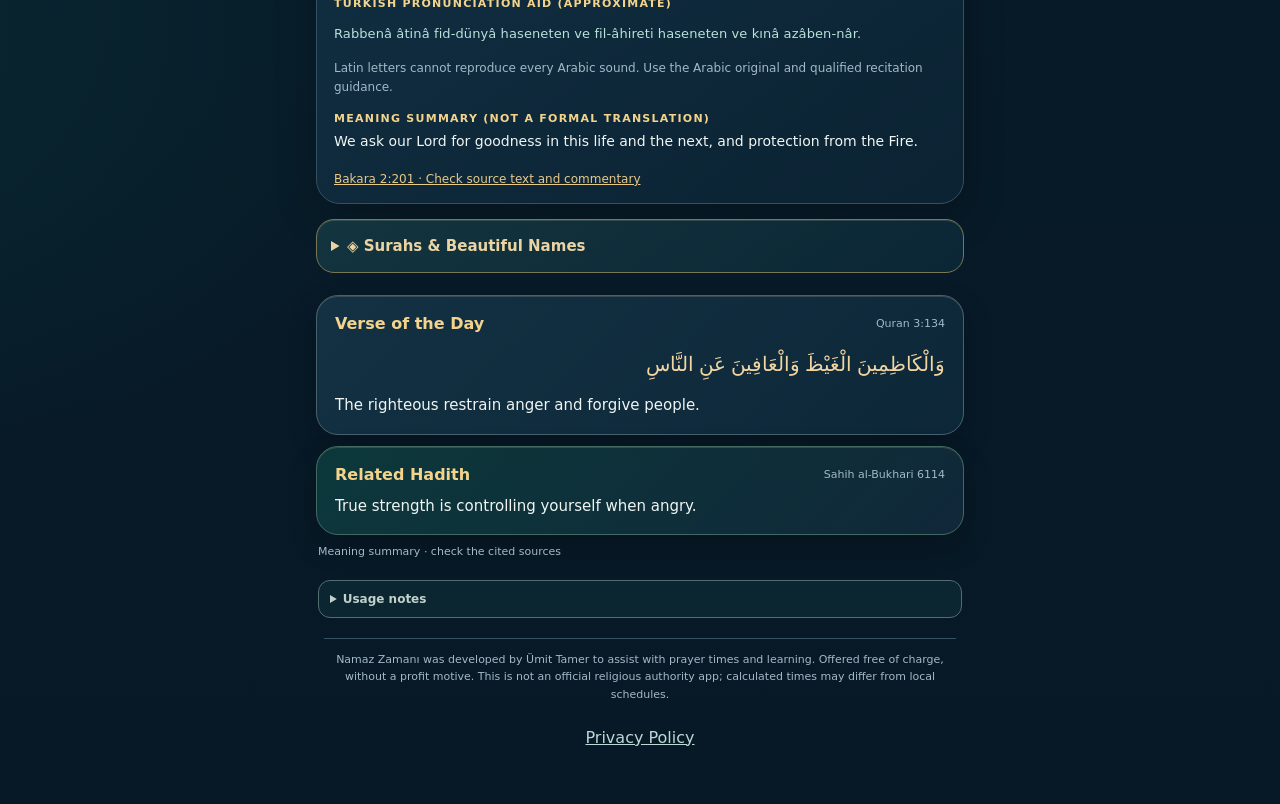
==== commit 5a2cee0d: "Normalize Turkish pronunciation aids for daily duas in v027" ====
--- a/app/src/main/assets/index.html
+++ b/app/src/main/assets/index.html
@@ -279,6 +279,7 @@
 <script src="location_hub.js"></script>
 <script src="daily_dua_library.js"></script>
 <script src="extra_surahs.js"></script>
+<script src="dua_latin_tr_fixes.js"></script>
 <script src="learning_content.js"></script>
 <script src="esma_i18n.js"></script>
 <script src="learning_ui.js"></script>
